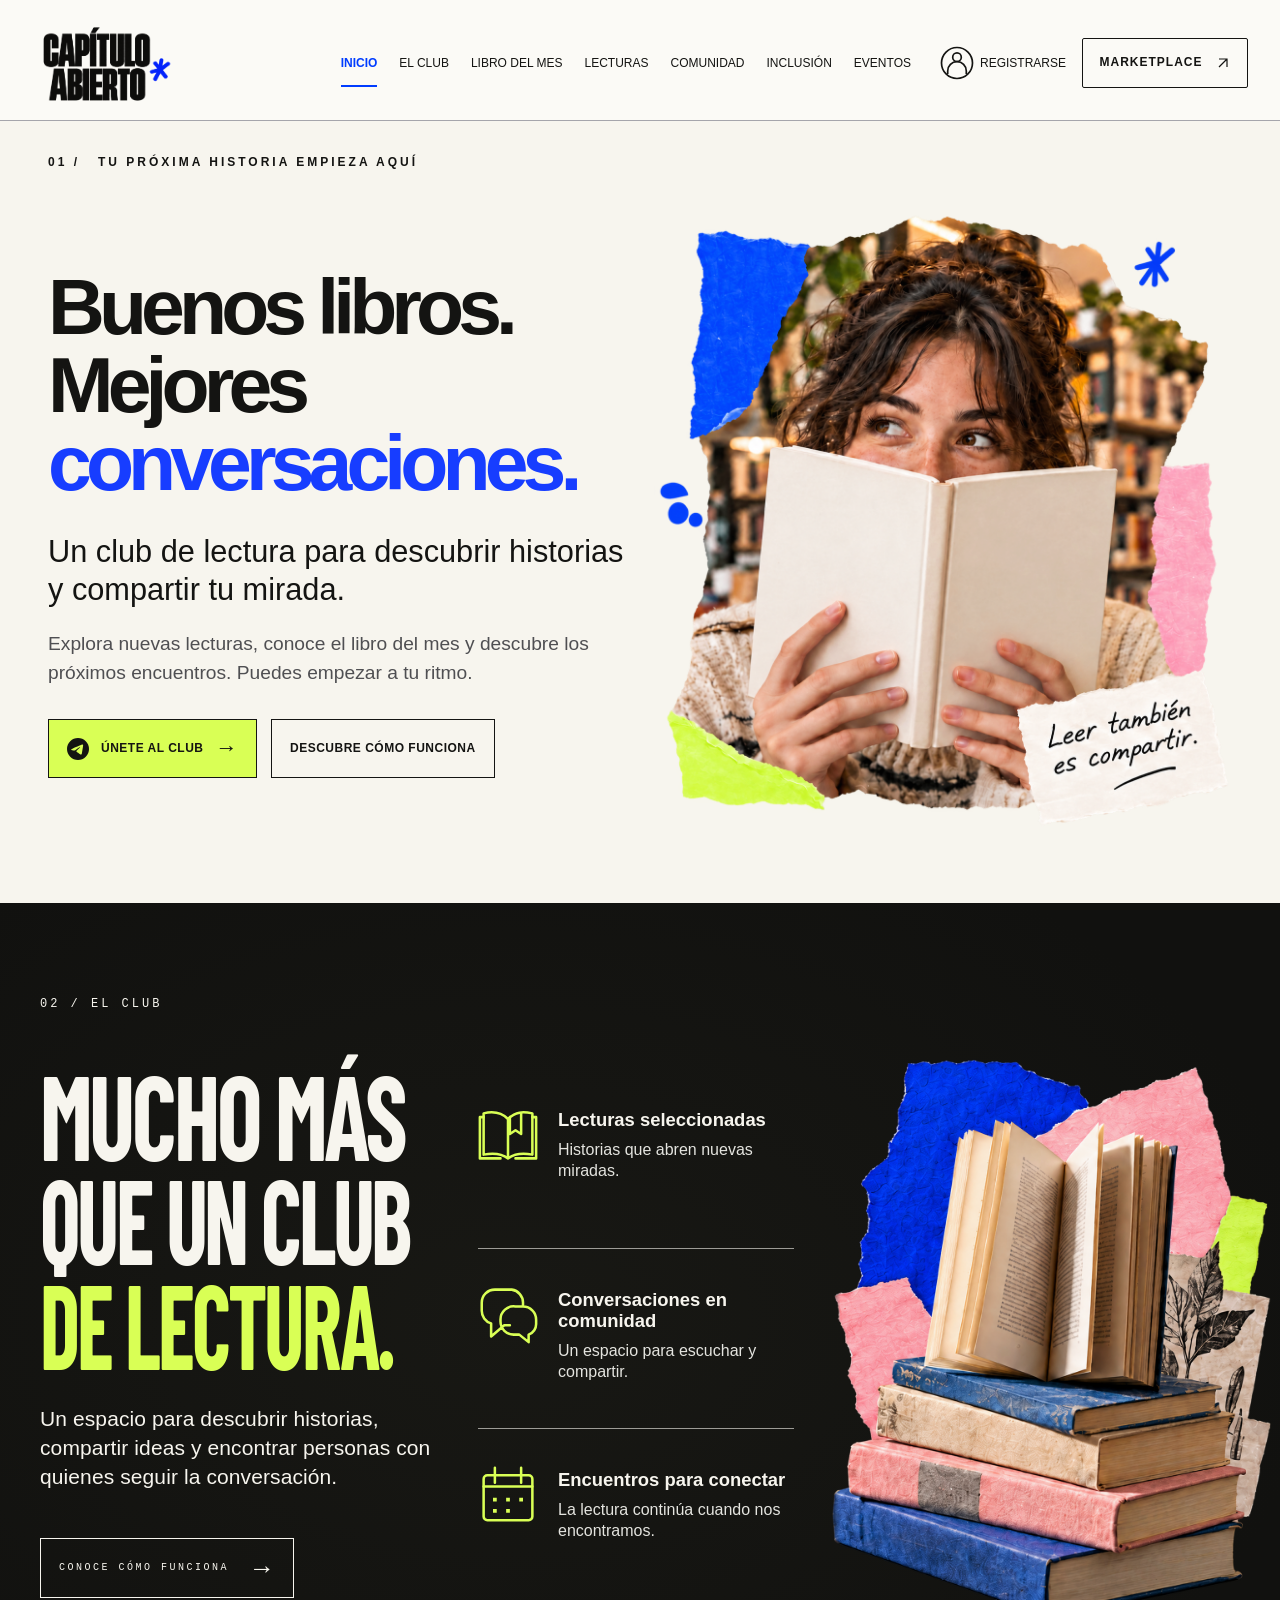
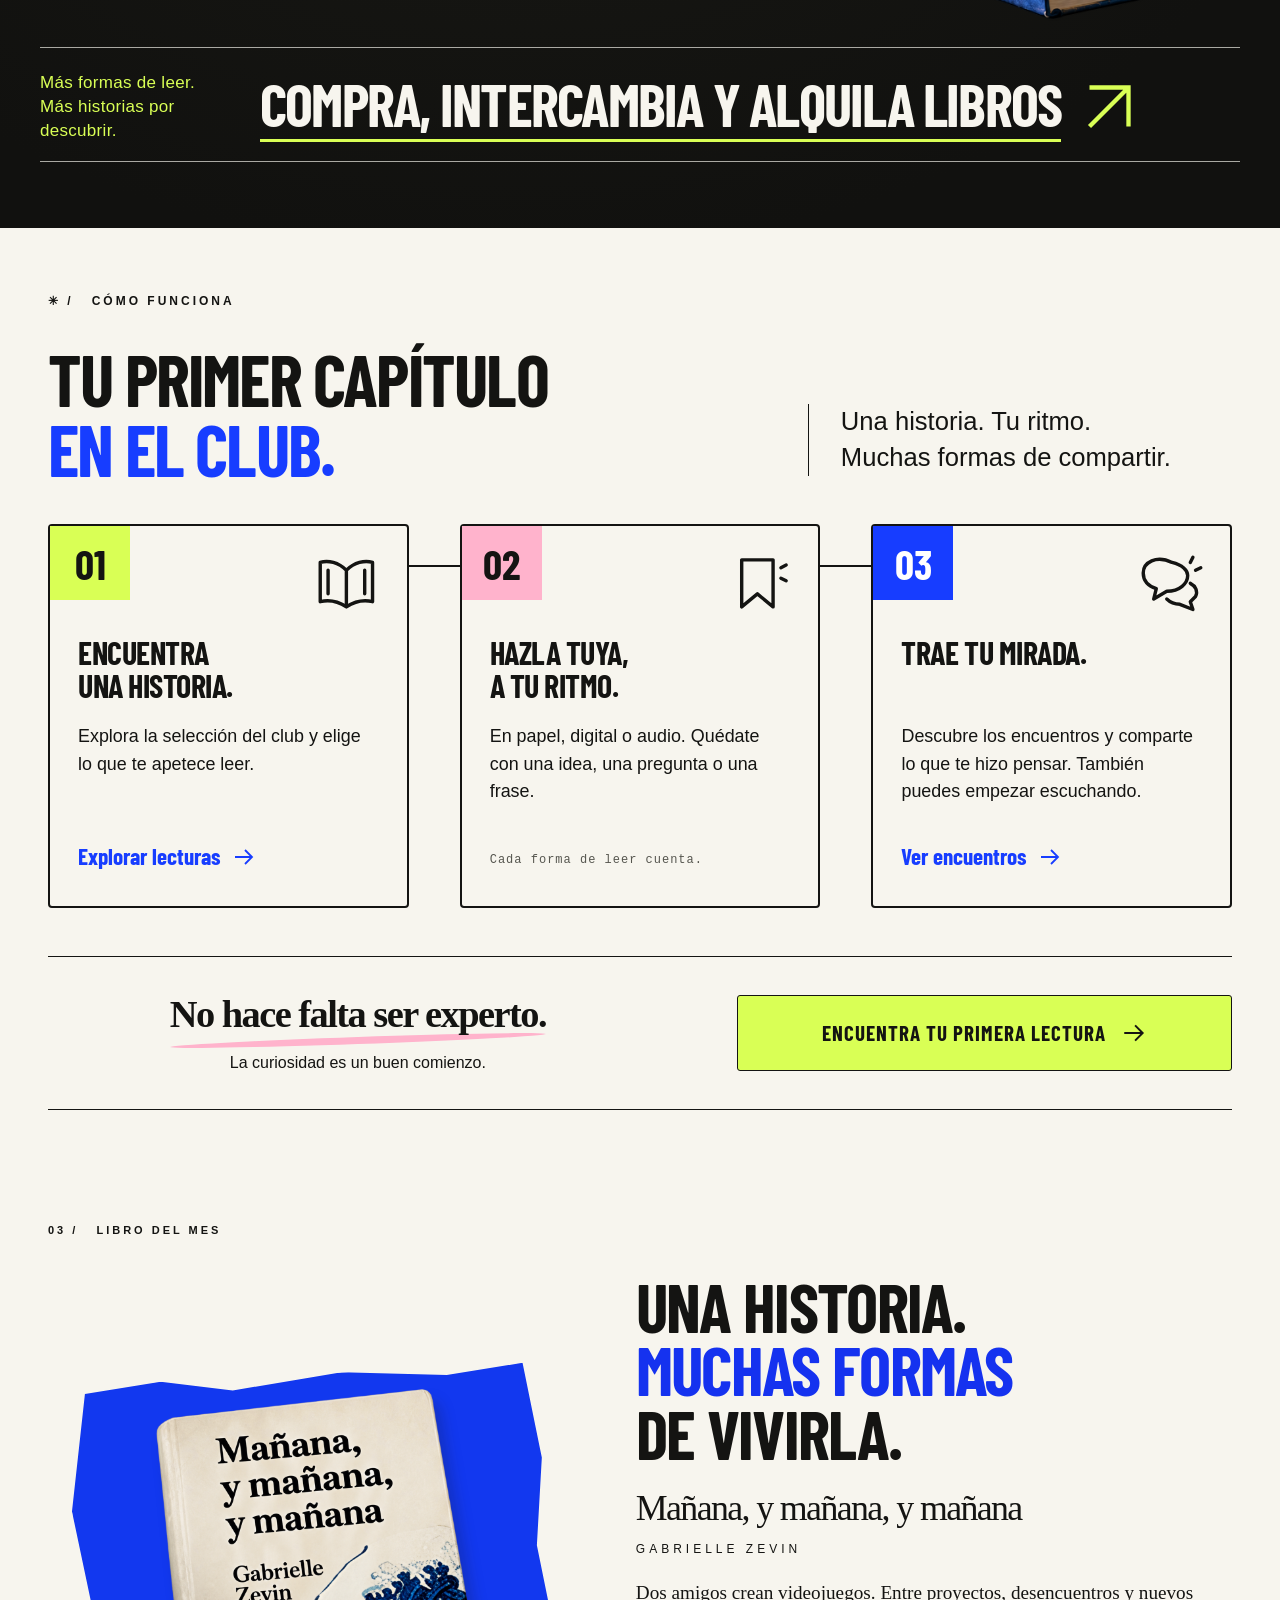
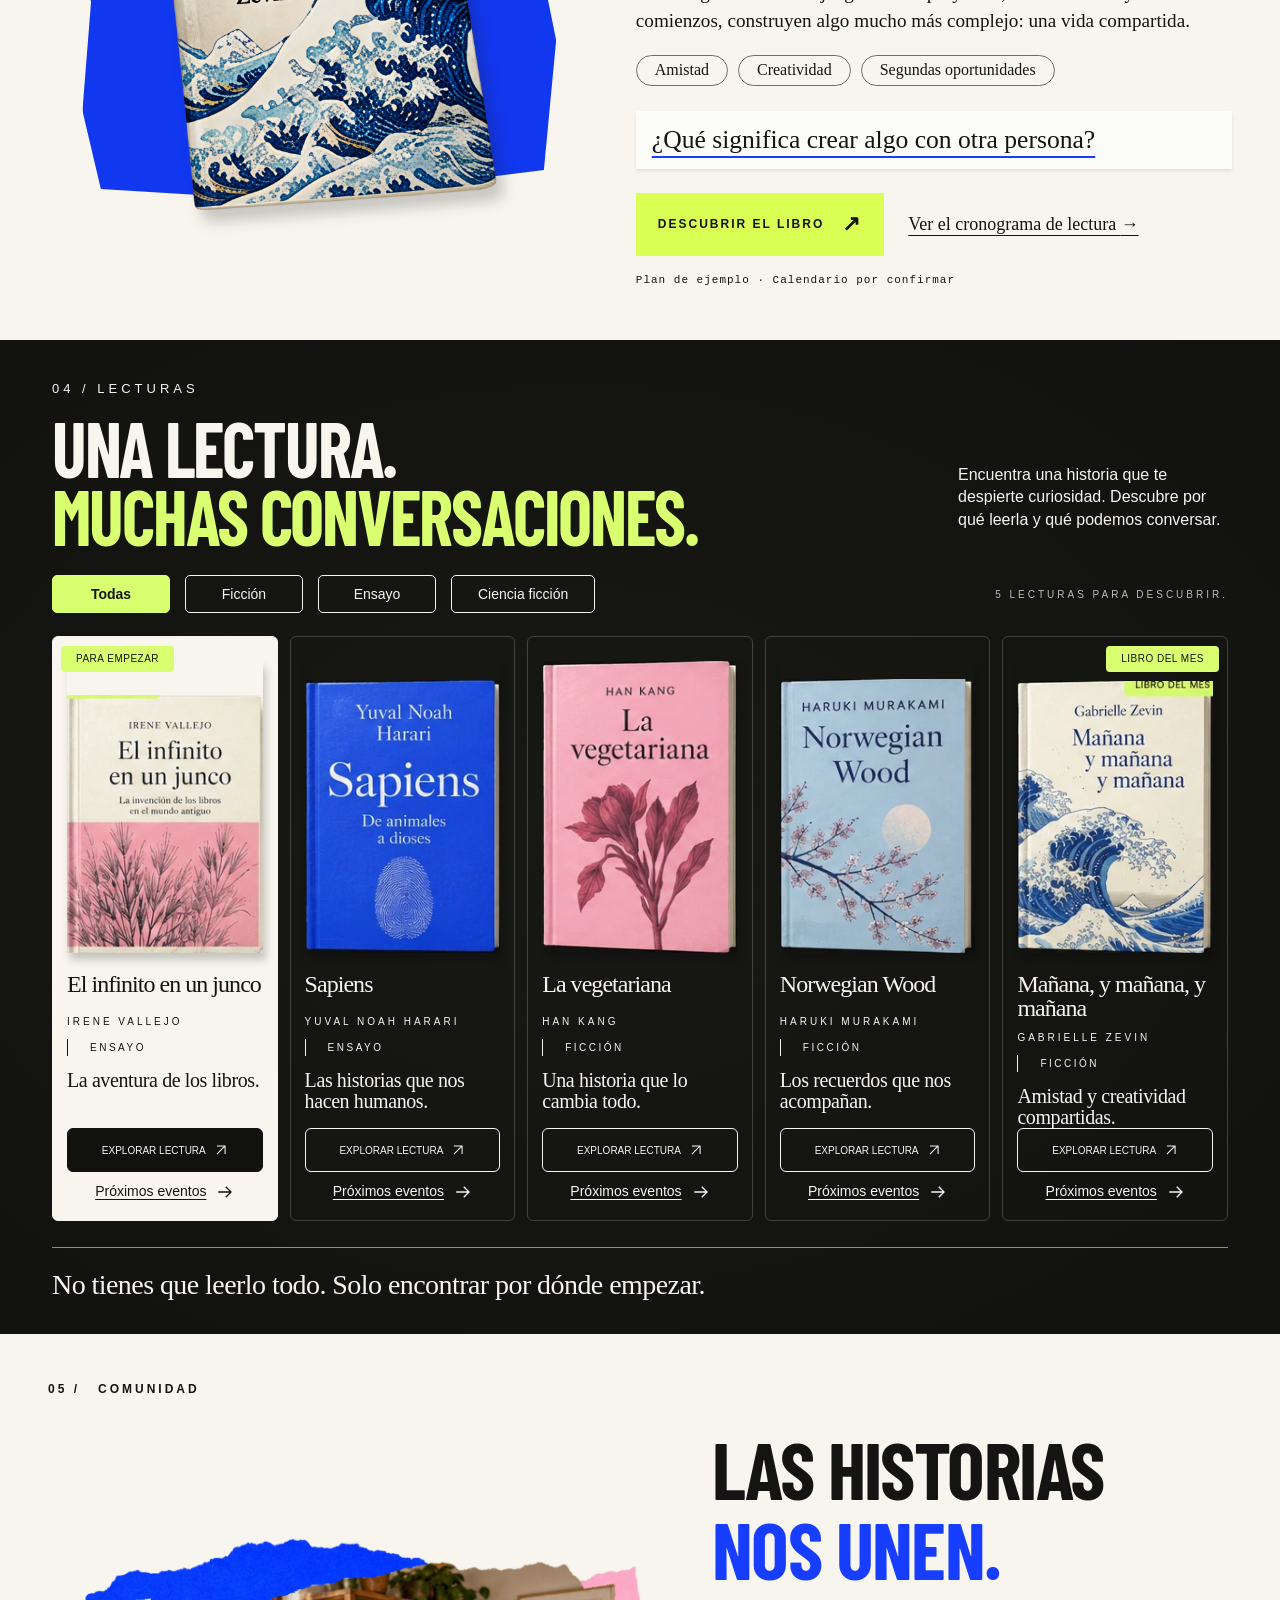
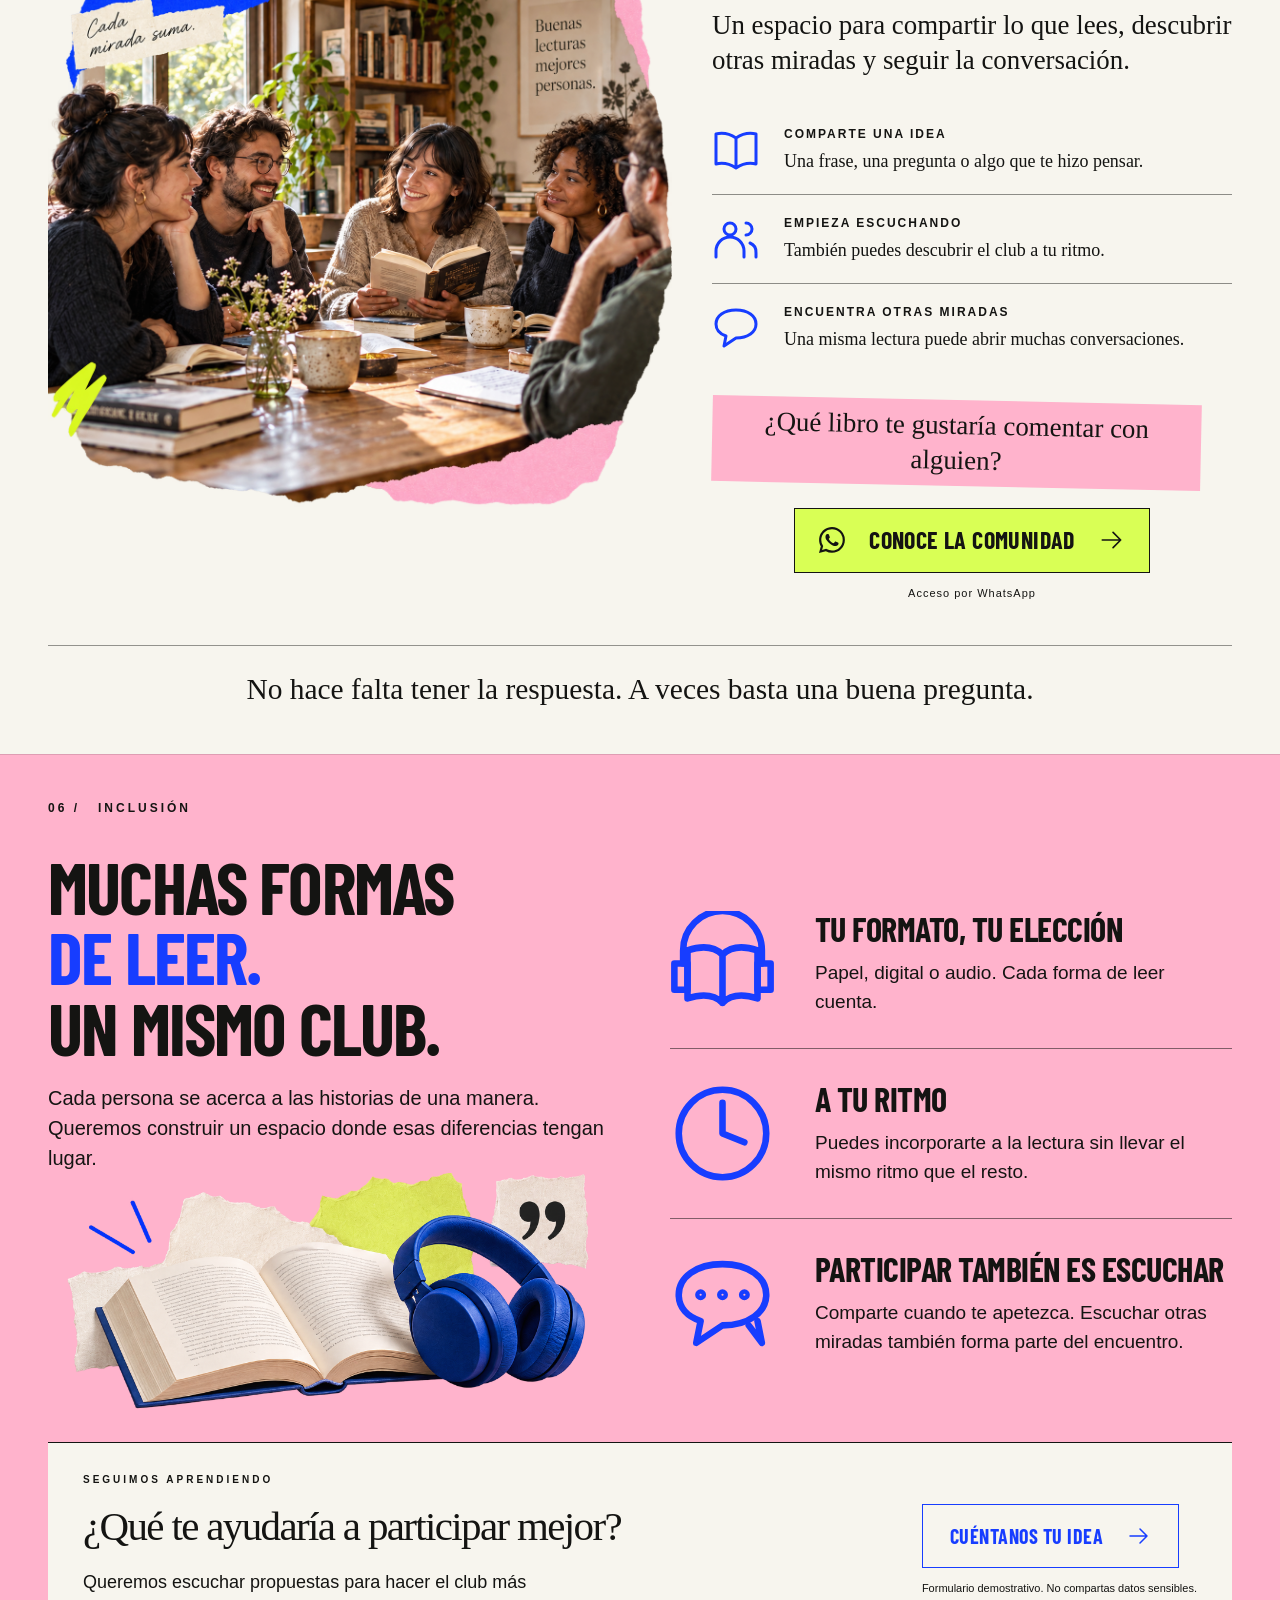
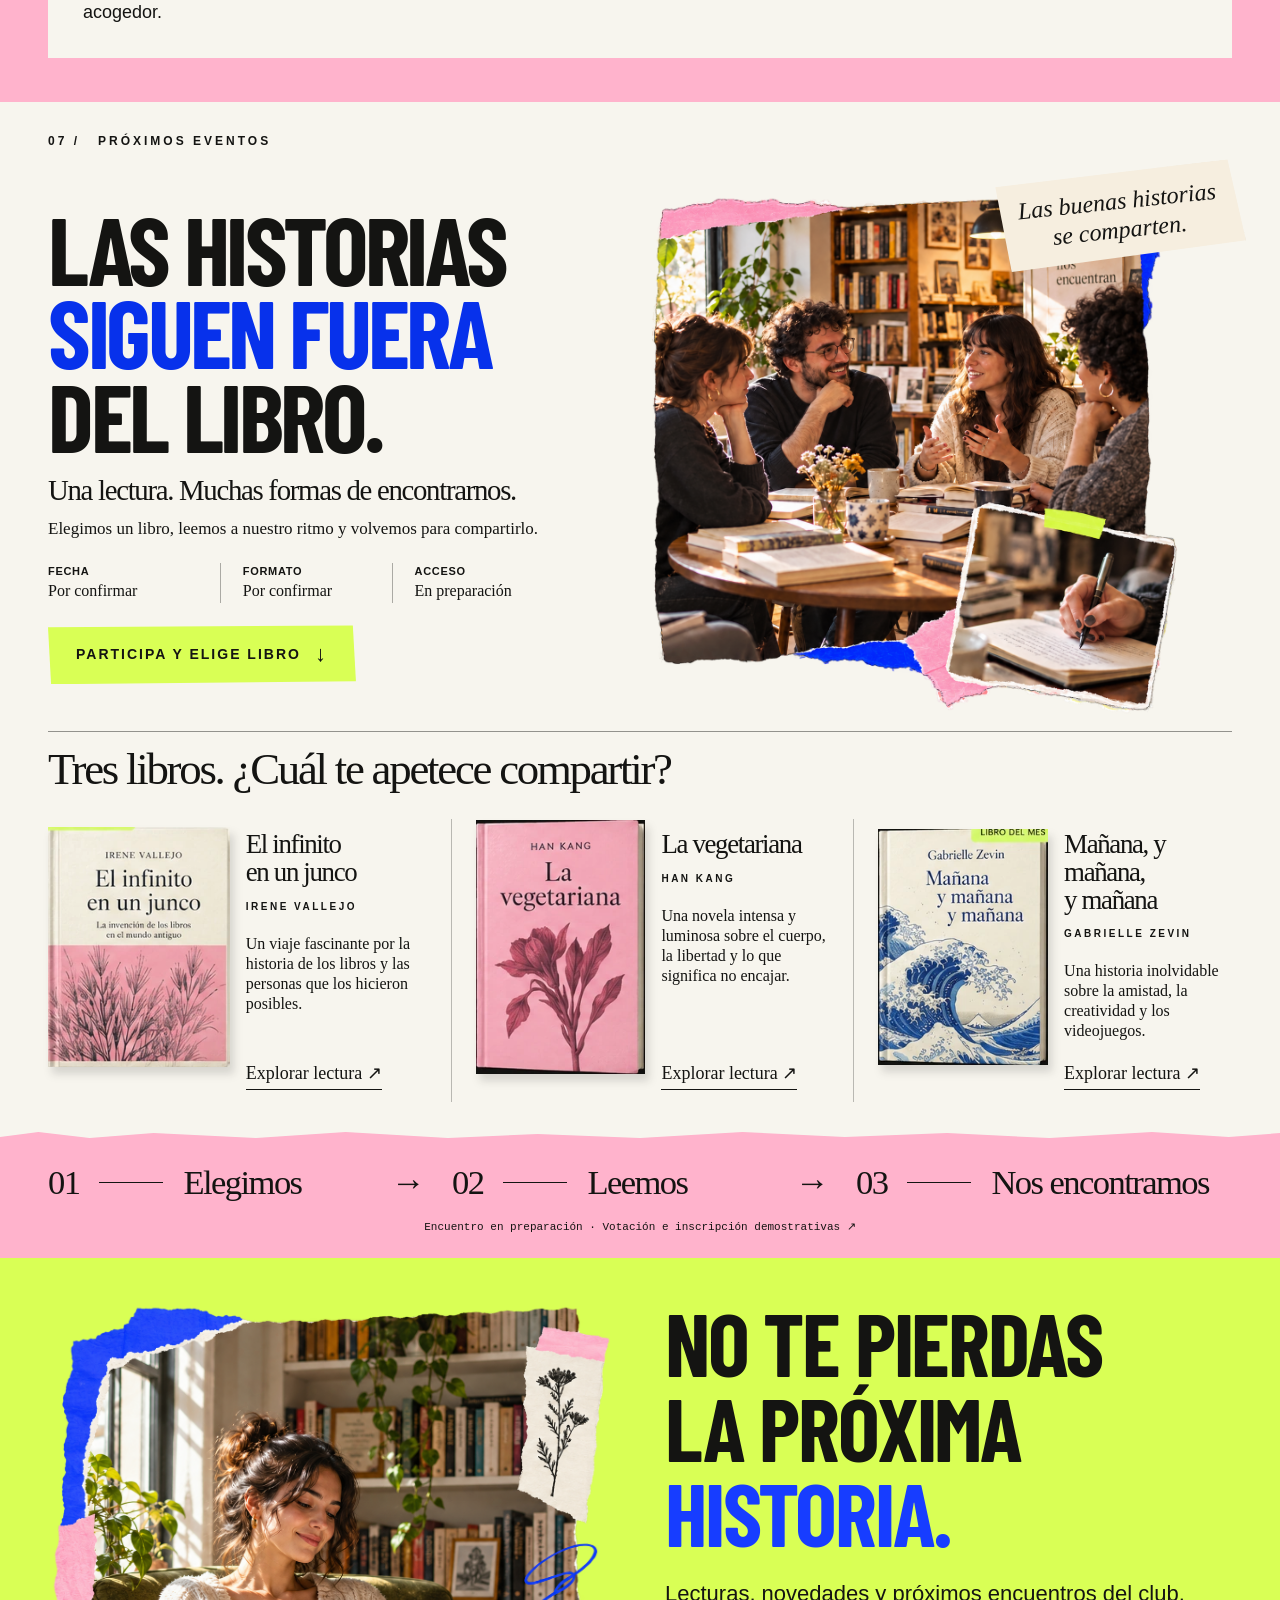
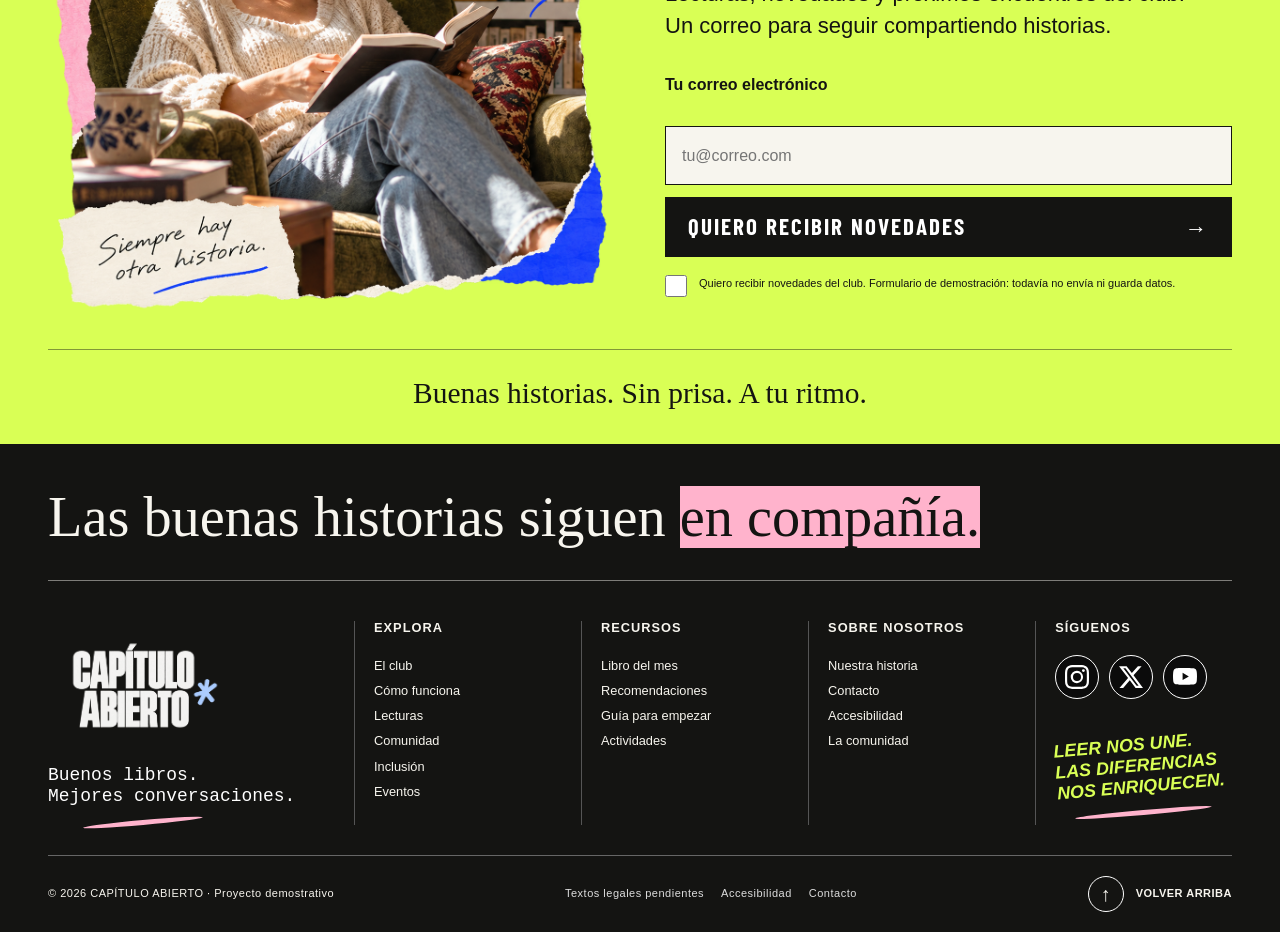
==== index.html @ d60098a7 "Mejora la imagen del libro del mes y añade la línea inferior de bienvenida" ====
<!DOCTYPE html>
<html lang="es">

<head>
  <meta charset="UTF-8">
  <meta name="viewport" content="width=device-width, initial-scale=1.0">
  <meta name="description"
    content="CAPÍTULO ABIERTO: un club de lectura abierto para descubrir historias, compartir ideas y conectar personas.">
  <title>CAPÍTULO ABIERTO · Libros que conectan</title>
  <link rel="stylesheet" href="styles.css?v=plan-mensual-14">
  <script src="script.js?v=lecturas-4" defer></script>
  <script src="plan-mensual.js?v=1" defer></script>
  <link rel="stylesheet" href="eventos.css?v=2">
  <link rel="stylesheet" href="diseno.css?v=lineas-secciones-1">
</head>

<body>
  <a class="saltar-contenido" href="#contenido">Saltar al contenido</a>

  <!-- 00 · CABECERA -->
  <header class="cabecera" id="inicio">
    <div class="contenedor cabecera-interior">
      <a class="marca marca-referencia marca-capitulo" href="#inicio" aria-label="Capítulo Abierto, inicio"><img src="assets/logo-capitulo-abierto.svg" alt="Capítulo Abierto" width="146" height="86"></a>
      <button class="boton-menu" type="button" aria-label="Abrir menú" aria-controls="navegacion"
        aria-expanded="false">☰</button>
      <nav class="navegacion" id="navegacion" aria-label="Navegación principal">
        <a class="activo" href="#inicio" aria-current="location">INICIO</a><a href="#el-club">EL CLUB</a><a href="#libro-mes">LIBRO DEL
          MES</a><a href="#lecturas">LECTURAS</a><a href="#comunidad">COMUNIDAD</a><a href="#inclusion">INCLUSIÓN</a><a
          href="#eventos">EVENTOS</a>
      </nav>
      <button class="registro-cabecera" type="button" data-abrir-inscripcion aria-haspopup="dialog" aria-controls="dialogo-inscripcion"><svg class="registro-icono" viewBox="0 0 36 36" fill="none" stroke="currentColor" stroke-width="1.7" aria-hidden="true"><circle cx="18" cy="18" r="15.5"/><circle cx="18" cy="12.2" r="4.3"/><path d="M8.7 29v-3.1a9.3 9.3 0 0 1 18.6 0V29"/></svg> REGISTRARSE</button>
      <button class="boton boton-lima boton-marketplace" type="button" aria-haspopup="dialog" aria-controls="dialogo-marketplace" data-abrir-marketplace>MARKETPLACE <svg class="marketplace-flecha" viewBox="0 0 20 20" fill="none" stroke="currentColor" stroke-width="1.5" aria-hidden="true"><path d="M5 15 15 5M5 5h10v10"/></svg></button>
    </div>
  </header>

  <main id="contenido">
    <!-- 01 · PORTADA -->
    <section class="seccion portada" aria-labelledby="titulo-portada">
      <div class="contenedor"><p class="etiqueta linea-seccion"><strong>01 /</strong> TU PRÓXIMA HISTORIA EMPIEZA AQUÍ</p></div>
      <div class="contenedor cuadricula-portada">
        <div class="portada-texto">
          <h1 id="titulo-portada">Buenos libros.<br>Mejores<br><span>conversaciones.</span></h1>
          <p>Un club de lectura para descubrir historias y compartir tu mirada.</p><p class="portada-detalle">Explora nuevas lecturas, conoce el libro del mes y descubre los próximos encuentros. Puedes empezar a tu ritmo.</p>
          <div class="grupo-botones"><button class="boton boton-lima boton-telegram" type="button" data-abrir-inscripcion><svg aria-hidden="true" focusable="false" xmlns="http://www.w3.org/2000/svg" width="16" height="16" fill="currentColor" class="bi bi-telegram" viewBox="0 0 16 16">
  <path d="M16 8A8 8 0 1 1 0 8a8 8 0 0 1 16 0M8.287 5.906q-1.168.486-4.666 2.01-.567.225-.595.442c-.03.243.275.339.69.47l.175.055c.408.133.958.288 1.243.294q.39.01.868-.32 3.269-2.206 3.374-2.23c.05-.012.12-.026.166.016s.042.12.037.141c-.03.129-1.227 1.241-1.846 1.817-.193.18-.33.307-.358.336a8 8 0 0 1-.188.186c-.38.366-.664.64.015 1.088.327.216.589.393.85.571.284.194.568.387.936.629q.14.092.27.187c.331.236.63.448.997.414.214-.02.435-.22.547-.82.265-1.417.786-4.486.906-5.751a1.4 1.4 0 0 0-.013-.315.34.34 0 0 0-.114-.217.53.53 0 0 0-.31-.093c-.3.005-.763.166-2.984 1.09"/>
</svg>ÚNETE AL CLUB
              <span>→</span></button><a class="boton boton-contorno" href="#como-funciona">DESCUBRE CÓMO FUNCIONA</a>
          </div>
        </div>
        <div class="composicion portada-composicion" aria-label="Collage de una lectora con un libro y recortes azules, rosas y verdes">
          
          <img src="assets/portada-transparente.png" alt="Lectora mirando sobre su libro, rodeada de recortes de colores" loading="eager">
          
        </div>
      </div>
    </section>

    <!-- ==================================================
         02. EL CLUB — MUCHO MÁS QUE UN CLUB DE LECTURA
         ================================================== -->
    <section class="seccion seccion-negra club club-editorial club-refinado" id="el-club" aria-labelledby="titulo-club">
      <div class="contenedor club-encabezado"><p class="etiqueta">02 / EL CLUB</p><span aria-hidden="true"></span></div>
      <div class="contenedor club-distribucion">

        <!-- Presentación -->
        <div class="club-presentacion">
          <h2 id="titulo-club"><span class="club-titulo-linea">MUCHO MÁS</span><span class="club-titulo-linea">QUE UN CLUB</span><span class="club-titulo-linea club-titulo-lima">DE LECTURA.</span></h2>
          <p class="club-descripcion">
            Un espacio para descubrir historias, compartir ideas y encontrar personas con quienes seguir la conversación.
          </p>
          <a class="club-conocer" href="#como-funciona">CONOCE CÓMO FUNCIONA <span aria-hidden="true">→</span></a>
        </div>

<div class="ventajas-club" aria-label="Qué ofrece el club"><div class="ventaja-club"><svg class="club-icono" viewBox="0 0 32 32" fill="none" stroke="currentColor" stroke-width="1.35" stroke-linecap="round" stroke-linejoin="round" aria-hidden="true" focusable="false"><path d="M16 8C12 4 7 4 3 5v22c5-1 9-1 13 2 4-3 8-3 13-2V5c-5-1-9-1-13 3ZM16 8v21M23 5v11l-3-2-3 2V7"/><path d="M3 7H1v22h11M29 7h2v22H20"/></svg><div><h3>Lecturas seleccionadas</h3><p>Historias que abren nuevas miradas.</p></div></div><div class="ventaja-club"><svg class="club-icono" viewBox="0 0 32 32" fill="none" stroke="currentColor" stroke-width="1.35" stroke-linecap="round" stroke-linejoin="round" aria-hidden="true" focusable="false"><path d="M18 3H9a7 7 0 0 0-7 7v4a7 7 0 0 0 5 7v7l7-6h3M20 12h4a7 7 0 0 1 7 7v2a6 6 0 0 1-4 6v4l-5-4h-3a7 7 0 0 1-7-7v-1a7 7 0 0 1 8-7ZM24 12v-2a7 7 0 0 0-6-7"/></svg><div><h3>Conversaciones en comunidad</h3><p>Un espacio para escuchar y compartir.</p></div></div><div class="ventaja-club"><svg class="club-icono" viewBox="0 0 32 32" fill="none" stroke="currentColor" stroke-width="1.35" stroke-linecap="round" stroke-linejoin="round" aria-hidden="true" focusable="false"><rect x="3" y="6" width="26" height="24" rx="2"/><path d="M3 12h26M9 2v8M23 2v8"/><path d="M8 18h2v2H8zM15 18h2v2h-2zM22 18h2v2h-2zM8 24h2v2H8zM15 24h2v2h-2z" fill="currentColor" stroke="none"/></svg><div><h3>Encuentros para conectar</h3><p>La lectura continúa cuando nos encontramos.</p></div></div></div>
        <!-- Imagen de libros extraída de la referencia proporcionada -->
        <div class="club-imagen">
          <img src="assets/libros-club-transparente.png"
            alt="Libro abierto sobre una pila de libros, rodeado de recortes azules, rosas y lima" width="551" height="680" loading="lazy">
          
        </div>
      </div><div class="contenedor club-market"><p>Más formas de leer.<br>Más historias por descubrir.</p><button type="button" data-abrir-marketplace aria-haspopup="dialog" aria-controls="dialogo-marketplace"><span class="club-market-texto">COMPRA, INTERCAMBIA Y ALQUILA LIBROS</span> <svg class="club-market-flecha" viewBox="0 0 48 48" fill="none" stroke="currentColor" stroke-width="4" aria-hidden="true"><path d="M6 42 42 6M6 6h36v36"/></svg></button></div>
    </section>

    <!-- CÓMO FUNCIONA · SECCIÓN ADICIONAL -->
    <section class="seccion funcionamiento bienvenida-club" id="como-funciona" aria-labelledby="titulo-funcionamiento">
      <div class="contenedor">
        <p class="etiqueta linea-seccion"><strong aria-hidden="true">✳︎ /</strong> CÓMO FUNCIONA</p>
        <div class="bienvenida-cabecera">
          <div>
            <h2 id="titulo-funcionamiento">TU PRIMER CAPÍTULO<br><span>EN EL CLUB.</span></h2></div>
          <p class="bienvenida-intro">Una historia. Tu ritmo.<br>Muchas formas de compartir.</p>
        </div>
        <ol class="bienvenida-pasos" aria-label="Tres pasos para empezar en el club">
          <li class="bienvenida-paso"><span class="bienvenida-numero" aria-hidden="true">01</span>
            <span class="bienvenida-icono"><svg viewBox="0 0 26 26" fill="none" stroke="currentColor" stroke-width="1.3" stroke-linecap="round" stroke-linejoin="round" aria-hidden="true" focusable="false"><path d="M12 7C9 4 5 3 2 4v15c4-1 7 0 10 2 3-2 6-3 10-2V4c-3-1-7 0-10 3ZM12 7v14M5 7v9M19 7v9"/></svg></span>
            <h3>ENCUENTRA<br> UNA HISTORIA.</h3>
            <p>Explora la selección del club y elige lo que te apetece leer.</p>
            <a class="bienvenida-enlace" href="#lecturas">Explorar lecturas <svg viewBox="0 0 24 24" fill="none" stroke="currentColor" stroke-width="1.8" aria-hidden="true" focusable="false"><path d="M3 12h17m-7-7 7 7-7 7"/></svg></a>
          </li>
          <li class="bienvenida-paso"><span class="bienvenida-numero" aria-hidden="true">02</span>
            <span class="bienvenida-icono"><svg viewBox="0 0 26 26" fill="none" stroke="currentColor" stroke-width="1.3" stroke-linecap="round" stroke-linejoin="round" aria-hidden="true" focusable="false"><path d="M6 3h12v18l-6-5-6 5V3Z"/><path d="m21 6 2-1m-2 5 2 1"/></svg></span>
            <h3>HAZLA TUYA,<br> A TU RITMO.</h3>
            <p>En papel, digital o audio. Quédate con una idea, una pregunta o una frase.</p>
            <p class="bienvenida-nota">Cada forma de leer cuenta.</p>
          </li>
          <li class="bienvenida-paso"><span class="bienvenida-numero" aria-hidden="true">03</span>
            <span class="bienvenida-icono"><svg viewBox="0 0 26 26" fill="none" stroke="currentColor" stroke-width="1.3" stroke-linecap="round" stroke-linejoin="round" aria-hidden="true" focusable="false"><path d="M13 4C7 1 2 4 2 8c0 3 2 5 5 6l-1 4 5-3c5 0 8-3 8-6 0-2-2-4-6-5Z"/><path d="M20 12c2 1 3 3 2 5l-2 2 1 3-5-2c-2 0-4-1-5-2M20 4l1-2M22 7l2-1"/></svg></span>
            <h3>TRAE TU MIRADA.</h3>
            <p>Descubre los encuentros y comparte lo que te hizo pensar. También puedes empezar escuchando.</p>
            <a class="bienvenida-enlace" href="#eventos">Ver encuentros <svg viewBox="0 0 24 24" fill="none" stroke="currentColor" stroke-width="1.8" aria-hidden="true" focusable="false"><path d="M3 12h17m-7-7 7 7-7 7"/></svg></a>
          </li>
        </ol>
        <div class="bienvenida-cierre">
          <div class="bienvenida-confianza"><p>No hace falta ser experto.</p><span>La curiosidad es un buen comienzo.</span></div>
          <a class="boton boton-lima bienvenida-cta" href="#lecturas">ENCUENTRA TU PRIMERA LECTURA <svg viewBox="0 0 24 24" fill="none" stroke="currentColor" stroke-width="1.8" aria-hidden="true" focusable="false"><path d="M3 12h17m-7-7 7 7-7 7"/></svg></a>
        </div>
      </div>
    </section>

    <!-- 03 · LIBRO DEL MES -->
    <section class="seccion mes-editorial" id="libro-mes" aria-labelledby="titulo-libro">
      <div class="contenedor">
        <div class="mes-encabezado"><p class="etiqueta"><strong>03 /</strong> LIBRO DEL MES</p><span aria-hidden="true"></span></div>
        <div class="mes-composicion">
          <figure class="mes-collage"><div class="mes-papel" aria-hidden="true"></div><img src="assets/libro-mes-transparente.png" alt="Cubierta de Mañana, y mañana, y mañana, de Gabrielle Zevin" loading="lazy" width="1186" height="1326"></figure>
          <div class="mes-contenido">
            <h2 id="titulo-libro">UNA HISTORIA.<br><span>MUCHAS FORMAS</span><br>DE VIVIRLA.</h2>
            <h3>Mañana, y mañana, y mañana</h3>
            <p class="mes-autor">GABRIELLE ZEVIN</p>
            <p class="mes-sinopsis">Dos amigos crean videojuegos. Entre proyectos, desencuentros y nuevos comienzos, construyen algo mucho más complejo: una vida compartida.</p>
            <ul class="mes-temas" aria-label="Temas de la lectura"><li>Amistad</li><li>Creatividad</li><li>Segundas oportunidades</li></ul>
            <p class="mes-pregunta">¿Qué significa crear algo con otra persona?</p>
            <div class="mes-acciones"><a class="boton boton-lima" href="libro-del-mes.html">DESCUBRIR EL LIBRO <span aria-hidden="true">↗</span></a><a class="mes-cronograma" href="lectura-del-mes.html">Ver el cronograma de lectura <span aria-hidden="true">→</span></a></div>
            <p class="mes-aviso">Plan de ejemplo · Calendario por confirmar</p>
          </div>
        </div>
      </div>
    </section>

    <!-- ==================================================
         04. LECTURAS — DESCUBRE NUEVAS VOCES
         ================================================== -->
    <section class="seccion seccion-negra lecturas biblioteca biblioteca-editorial" id="lecturas" aria-labelledby="titulo-lecturas">
      <div class="contenedor">
        <div class="biblioteca-regla"><p class="etiqueta">04 / LECTURAS</p><span aria-hidden="true"></span></div>
        <div class="biblioteca-cabecera">
          <div>
          <h2 id="titulo-lecturas">UNA LECTURA.<br><span>MUCHAS CONVERSACIONES.</span></h2></div>
          <div class="biblioteca-intro"><p>Encuentra una historia que te despierte curiosidad. Descubre por qué leerla y qué podemos conversar.</p></div>
        </div>
        <div class="biblioteca-herramientas">
          <div class="filtros" role="group" aria-label="Filtrar lecturas">
            <button class="filtro activo" type="button" data-filtro="todos" aria-pressed="true">Todas</button>
            <button class="filtro" type="button" data-filtro="ficcion" aria-pressed="false">Ficción</button>
            <button class="filtro" type="button" data-filtro="ensayo" aria-pressed="false">Ensayo</button>
            <button class="filtro" type="button" data-filtro="ciencia-ficcion" aria-pressed="false">Ciencia ficción</button>
          </div>
          <p class="aviso-filtros" role="status" aria-live="polite">5 lecturas para descubrir.</p>
        </div>
        <div class="rejilla-libros"><article class="tarjeta-libro libro-destacado" data-genero="ensayo">
          <div class="libro-abrir">
            <span class="libro-visual"><span class="libro-distintivo">PARA EMPEZAR</span><img class="cubierta-lectura" src="assets/lectura-junco.webp" alt="Cubierta de El infinito en un junco" loading="lazy" width="267" height="360"></span>
            <span class="libro-contenido"><span class="libro-titulo">El infinito en un junco</span><span class="libro-autor">Irene Vallejo</span><span class="libro-genero">Ensayo</span><span class="libro-gancho">La aventura de los libros.</span><button class="libro-explorar" type="button" data-libro="junco" aria-haspopup="dialog" aria-controls="dialogo-lectura" aria-label="Explorar El infinito en un junco, de Irene Vallejo">EXPLORAR LECTURA <span aria-hidden="true"><svg viewBox="0 0 24 24" width="24" height="24" fill="none" stroke="currentColor" stroke-width="1.8" aria-hidden="true"><path d="M5 19 19 5M5 5h14v14"/></svg></span></button><a class="libro-eventos" href="#proximos-eventos">Próximos eventos <svg viewBox="0 0 24 24" width="20" height="20" fill="none" stroke="currentColor" stroke-width="1.8" aria-hidden="true" focusable="false"><path d="M3 12h17m-7-7 7 7-7 7"/></svg></a></span>
          </div></article>
<article class="tarjeta-libro " data-genero="ensayo">
          <div class="libro-abrir">
            <span class="libro-visual"><img class="cubierta-lectura" src="assets/lectura-sapiens.webp" alt="Cubierta de Sapiens" loading="lazy" width="267" height="360"></span>
            <span class="libro-contenido"><span class="libro-titulo">Sapiens</span><span class="libro-autor">Yuval Noah Harari</span><span class="libro-genero">Ensayo</span><span class="libro-gancho">Las historias que nos hacen humanos.</span><button class="libro-explorar" type="button" data-libro="sapiens" aria-haspopup="dialog" aria-controls="dialogo-lectura" aria-label="Explorar Sapiens, de Yuval Noah Harari">EXPLORAR LECTURA <span aria-hidden="true"><svg viewBox="0 0 24 24" width="24" height="24" fill="none" stroke="currentColor" stroke-width="1.8" aria-hidden="true"><path d="M5 19 19 5M5 5h14v14"/></svg></span></button><a class="libro-eventos" href="#proximos-eventos">Próximos eventos <svg viewBox="0 0 24 24" width="20" height="20" fill="none" stroke="currentColor" stroke-width="1.8" aria-hidden="true" focusable="false"><path d="M3 12h17m-7-7 7 7-7 7"/></svg></a></span>
          </div></article>
<article class="tarjeta-libro " data-genero="ficcion">
          <div class="libro-abrir">
            <span class="libro-visual"><img class="cubierta-lectura" src="assets/lectura-vegetariana.webp" alt="Cubierta de La vegetariana" loading="lazy" width="267" height="360"></span>
            <span class="libro-contenido"><span class="libro-titulo">La vegetariana</span><span class="libro-autor">Han Kang</span><span class="libro-genero">Ficción</span><span class="libro-gancho">Una historia que lo cambia todo.</span><button class="libro-explorar" type="button" data-libro="vegetariana" aria-haspopup="dialog" aria-controls="dialogo-lectura" aria-label="Explorar La vegetariana, de Han Kang">EXPLORAR LECTURA <span aria-hidden="true"><svg viewBox="0 0 24 24" width="24" height="24" fill="none" stroke="currentColor" stroke-width="1.8" aria-hidden="true"><path d="M5 19 19 5M5 5h14v14"/></svg></span></button><a class="libro-eventos" href="#proximos-eventos">Próximos eventos <svg viewBox="0 0 24 24" width="20" height="20" fill="none" stroke="currentColor" stroke-width="1.8" aria-hidden="true" focusable="false"><path d="M3 12h17m-7-7 7 7-7 7"/></svg></a></span>
          </div></article>
<article class="tarjeta-libro " data-genero="ficcion">
          <div class="libro-abrir">
            <span class="libro-visual"><img class="cubierta-lectura" src="assets/lectura-norwegian.webp" alt="Cubierta de Norwegian Wood" loading="lazy" width="267" height="360"></span>
            <span class="libro-contenido"><span class="libro-titulo">Norwegian Wood</span><span class="libro-autor">Haruki Murakami</span><span class="libro-genero">Ficción</span><span class="libro-gancho">Los recuerdos que nos acompañan.</span><button class="libro-explorar" type="button" data-libro="norwegian" aria-haspopup="dialog" aria-controls="dialogo-lectura" aria-label="Explorar Norwegian Wood, de Haruki Murakami">EXPLORAR LECTURA <span aria-hidden="true"><svg viewBox="0 0 24 24" width="24" height="24" fill="none" stroke="currentColor" stroke-width="1.8" aria-hidden="true"><path d="M5 19 19 5M5 5h14v14"/></svg></span></button><a class="libro-eventos" href="#proximos-eventos">Próximos eventos <svg viewBox="0 0 24 24" width="20" height="20" fill="none" stroke="currentColor" stroke-width="1.8" aria-hidden="true" focusable="false"><path d="M3 12h17m-7-7 7 7-7 7"/></svg></a></span>
          </div></article>
<article class="tarjeta-libro " data-genero="ficcion">
          <div class="libro-abrir">
            <span class="libro-visual"><span class="libro-distintivo">LIBRO DEL MES</span><img class="cubierta-lectura" src="assets/lectura-manana.webp" alt="Cubierta de Mañana, y mañana, y mañana" loading="lazy" width="267" height="360"></span>
            <span class="libro-contenido"><span class="libro-titulo">Mañana, y mañana, y mañana</span><span class="libro-autor">Gabrielle Zevin</span><span class="libro-genero">Ficción</span><span class="libro-gancho">Amistad y creatividad compartidas.</span><button class="libro-explorar" type="button" data-libro="manana" aria-haspopup="dialog" aria-controls="dialogo-lectura" aria-label="Explorar Mañana, y mañana, y mañana, de Gabrielle Zevin">EXPLORAR LECTURA <span aria-hidden="true"><svg viewBox="0 0 24 24" width="24" height="24" fill="none" stroke="currentColor" stroke-width="1.8" aria-hidden="true"><path d="M5 19 19 5M5 5h14v14"/></svg></span></button><a class="libro-eventos" href="#proximos-eventos">Próximos eventos <svg viewBox="0 0 24 24" width="20" height="20" fill="none" stroke="currentColor" stroke-width="1.8" aria-hidden="true" focusable="false"><path d="M3 12h17m-7-7 7 7-7 7"/></svg></a></span>
          </div></article></div>
        <div class="biblioteca-vacia" hidden><span aria-hidden="true">↗</span><h3>La próxima historia está por llegar.</h3><p>Aún no hay lecturas de ciencia ficción en esta selección. Explora los otros géneros mientras preparamos nuevas propuestas.</p><button type="button" class="boton boton-lima" data-restablecer-lecturas>VER TODAS LAS LECTURAS <span aria-hidden="true">→</span></button></div>
        <p class="biblioteca-cierre">No tienes que leerlo todo. Solo encontrar por dónde empezar.</p>
      </div>
    </section>

    <!-- 05 · COMUNIDAD -->
    <section class="seccion comunidad comunidad-editorial" id="comunidad" aria-labelledby="titulo-comunidad">
      <div class="contenedor">
        <p class="etiqueta linea-seccion"><strong>05 /</strong> COMUNIDAD</p>
<div class="comunidad-escena"><figure><img class="comunidad-collage" src="assets/comunidad-transparente.png" alt="Personas compartiendo una lectura en una librería, en un collage de papel azul y rosa" width="880" height="808" loading="lazy"></figure><div class="comunidad-relato"><h2 id="titulo-comunidad">LAS HISTORIAS<br><span>NOS UNEN.</span></h2><p>Un espacio para compartir lo que lees, descubrir otras miradas y seguir la conversación.</p><ul class="comunidad-formas" aria-label="Formas de participar en la comunidad">
              <li><svg viewBox="0 0 24 24" fill="none" stroke="currentColor" stroke-width="1.5" stroke-linecap="round" stroke-linejoin="round" aria-hidden="true" focusable="false"><path d="M12 6C9 4 6 3 2 4v15c4-1 7 0 10 2 3-2 6-3 10-2V4c-4-1-7 0-10 2ZM12 6v15"/></svg><div><h3>COMPARTE UNA IDEA</h3><p>Una frase, una pregunta o algo que te hizo pensar.</p></div></li>
              <li><svg viewBox="0 0 24 24" fill="none" stroke="currentColor" stroke-width="1.5" stroke-linecap="round" stroke-linejoin="round" aria-hidden="true" focusable="false"><circle cx="9" cy="7" r="3"/><path d="M2 21v-3a7 7 0 0 1 14 0v3M17 4a3 3 0 0 1 0 6M19 14a5 5 0 0 1 3 5v2"/></svg><div><h3>EMPIEZA ESCUCHANDO</h3><p>También puedes descubrir el club a tu ritmo.</p></div></li>
              <li><svg viewBox="0 0 24 24" fill="none" stroke="currentColor" stroke-width="1.5" stroke-linecap="round" stroke-linejoin="round" aria-hidden="true" focusable="false"><path d="M12 3C6 3 2 6 2 10c0 3 2 5 5 6l-1 5 6-4c6 0 10-3 10-7S18 3 12 3Z"/></svg><div><h3>ENCUENTRA OTRAS MIRADAS</h3><p>Una misma lectura puede abrir muchas conversaciones.</p></div></li>
            </ul><p class="comunidad-pregunta">¿Qué libro te gustaría comentar con alguien?</p><button class="boton boton-lima comunidad-unirse" type="button" data-abrir-whatsapp aria-haspopup="dialog" aria-controls="dialogo-comunidad-whatsapp"><svg aria-hidden="true" focusable="false" xmlns="http://www.w3.org/2000/svg" width="16" height="16" fill="currentColor" class="bi bi-whatsapp" viewBox="0 0 16 16">
  <path d="M13.601 2.326A7.85 7.85 0 0 0 7.994 0C3.627 0 .068 3.558.064 7.926c0 1.399.366 2.76 1.057 3.965L0 16l4.204-1.102a7.9 7.9 0 0 0 3.79.965h.004c4.368 0 7.926-3.558 7.93-7.93A7.9 7.9 0 0 0 13.6 2.326zM7.994 14.521a6.6 6.6 0 0 1-3.356-.92l-.24-.144-2.494.654.666-2.433-.156-.251a6.56 6.56 0 0 1-1.007-3.505c0-3.626 2.957-6.584 6.591-6.584a6.56 6.56 0 0 1 4.66 1.931 6.56 6.56 0 0 1 1.928 4.66c-.004 3.639-2.961 6.592-6.592 6.592m3.615-4.934c-.197-.099-1.17-.578-1.353-.646-.182-.065-.315-.099-.445.099-.133.197-.513.646-.627.775-.114.133-.232.148-.43.05-.197-.1-.836-.308-1.592-.985-.59-.525-.985-1.175-1.103-1.372-.114-.198-.011-.304.088-.403.087-.088.197-.232.296-.346.1-.114.133-.198.198-.33.065-.134.034-.248-.015-.347-.05-.099-.445-1.076-.612-1.47-.16-.389-.323-.335-.445-.34-.114-.007-.247-.007-.38-.007a.73.73 0 0 0-.529.247c-.182.198-.691.677-.691 1.654s.71 1.916.81 2.049c.098.133 1.394 2.132 3.383 2.992.47.205.84.326 1.129.418.475.152.904.129 1.246.08.38-.058 1.171-.48 1.338-.943.164-.464.164-.86.114-.943-.049-.084-.182-.133-.38-.232"/>
</svg>CONOCE LA COMUNIDAD <svg viewBox="0 0 24 24" fill="none" stroke="currentColor" stroke-width="1.5" stroke-linecap="round" stroke-linejoin="round" aria-hidden="true" focusable="false"><path d="M3 12h17m-7-7 7 7-7 7"/></svg></button><p class="nota-acceso">Acceso por WhatsApp</p></div></div><p class="seccion-cierre">No hace falta tener la respuesta. A veces basta una buena pregunta.</p>
      </div>
    </section>

    <!-- 06 · INCLUSIÓN -->
    <section class="seccion inclusion inclusion-abierta" id="inclusion" aria-labelledby="titulo-inclusion">
      <div class="contenedor">
<p class="etiqueta linea-seccion"><strong>06 /</strong> INCLUSIÓN</p><div class="inclusion-grid"><div class="inclusion-cabecera"><div><h2 id="titulo-inclusion">MUCHAS FORMAS<br><span>DE LEER.</span><br>UN MISMO CLUB.</h2><p class="inclusion-intro">Cada persona se acerca a las historias de una manera. Queremos construir un espacio donde esas diferencias tengan lugar.</p></div><img class="inclusion-ilustracion" src="assets/inclusion-transparente.png" alt="Libro abierto junto a unos auriculares azules y recortes de papel: diferentes formas de disfrutar las historias" width="720" height="313" loading="lazy"></div><ul class="inclusion-compromisos"><li class="inclusion-compromiso"><svg viewBox="0 0 24 24" fill="none" stroke="currentColor" stroke-width="1.5" stroke-linecap="round" stroke-linejoin="round" aria-hidden="true" focusable="false"><path d="M12 10c-2-2-5-2-8-1v11c3-1 6-1 8 1 2-2 5-2 8-1V9c-3-1-6-1-8 1ZM12 10v11M3 12V9a9 9 0 0 1 18 0v3"/><path d="M1 12h3v6H1zM20 12h3v6h-3z"/></svg><h3>TU FORMATO, TU ELECCIÓN</h3><p>Papel, digital o audio. Cada forma de leer cuenta.</p></li><li class="inclusion-compromiso"><svg viewBox="0 0 24 24" fill="none" stroke="currentColor" stroke-width="1.5" stroke-linecap="round" stroke-linejoin="round" aria-hidden="true" focusable="false"><circle cx="12" cy="12" r="10"/><path d="M12 5v7l5 2"/></svg><h3>A TU RITMO</h3><p>Puedes incorporarte a la lectura sin llevar el mismo ritmo que el resto.</p></li><li class="inclusion-compromiso"><svg viewBox="0 0 24 24" fill="none" stroke="currentColor" stroke-width="1.5" stroke-linecap="round" stroke-linejoin="round" aria-hidden="true" focusable="false"><path d="M12 3C6 3 2 6 2 10c0 3 2 5 5 6l-1 5 6-4c6 0 10-3 10-7S18 3 12 3Z"/><path d="M18 17l3 4-1-5"/><circle cx="7" cy="10" r=".5"/><circle cx="12" cy="10" r=".5"/><circle cx="17" cy="10" r=".5"/></svg><h3>PARTICIPAR TAMBIÉN ES ESCUCHAR</h3><p>Comparte cuando te apetezca. Escuchar otras miradas también forma parte del encuentro.</p></li></ul></div>
        <div class="inclusion-escucha">
          <p><span class="etiqueta">SEGUIMOS APRENDIENDO</span>¿Qué te ayudaría a participar mejor?<small>Queremos escuchar propuestas para hacer el club más acogedor.</small></p>
          <div><button class="boton boton-negro inclusion-contacto" type="button" data-abrir-inclusion aria-haspopup="dialog" aria-controls="dialogo-inclusion">CUÉNTANOS TU IDEA <svg viewBox="0 0 24 24" fill="none" stroke="currentColor" stroke-width="1.5" stroke-linecap="round" stroke-linejoin="round" aria-hidden="true" focusable="false"><path d="M3 12h17m-7-7 7 7-7 7"/></svg></button><p>Formulario demostrativo. No compartas datos sensibles.</p></div>
        </div>
      </div>
    </section>

    <!-- ==========================================================
         07. EVENTOS — DISEÑO EDITORIAL APROBADO
         ========================================================== -->
    <section class="eventos eventos-referencia" id="eventos" aria-labelledby="titulo-eventos">
      <div class="contenedor"><p class="etiqueta linea-seccion"><strong>07 /</strong> PRÓXIMOS EVENTOS</p></div>
      <div class="contenedor eventos-nueva-cabecera">
        <div class="eventos-nuevo-texto">
          <h2 id="titulo-eventos">LAS HISTORIAS<br><span>SIGUEN FUERA</span><br>DEL LIBRO.</h2>
          <p class="eventos-lema">Una lectura. Muchas formas de encontrarnos.</p>
          <p class="eventos-descripcion">Elegimos un libro, leemos a nuestro ritmo y volvemos para compartirlo.</p>
          <dl class="eventos-detalles"><div><dt>FECHA</dt><dd>Por confirmar</dd></div><div><dt>FORMATO</dt><dd>Por confirmar</dd></div><div><dt>ACCESO</dt><dd>En preparación</dd></div></dl>
          <a class="boton boton-lima eventos-propuestas-boton" href="encuentro.html">PARTICIPA Y ELIGE LIBRO <span aria-hidden="true">↓</span></a>
        </div>
        <div class="eventos-nuevo-collage"><img src="assets/eventos-transparente.png" alt="Lectores compartiendo una conversación en una librería y detalle de escritura, en un collage de papel" loading="lazy" width="846" height="839"><p class="eventos-nota-papel">Las buenas historias<br>se comparten.</p></div>
      </div>
      <div class="contenedor eventos-seleccion" id="proximos-eventos" aria-labelledby="agenda-titulo">
        <h3 id="agenda-titulo">Tres libros. ¿Cuál te apetece compartir?</h3>
        <div class="eventos-tres-libros"><article class="evento-propuesta"><figure><img src="assets/lectura-junco.webp" alt="Cubierta de El infinito en un junco" loading="lazy"></figure><div class="evento-libro-texto"><h4>El infinito<br>en un junco</h4><p class="evento-autor">Irene Vallejo</p><p>Un viaje fascinante por la historia de los libros y las personas que los hicieron posibles.</p><button type="button" data-libro="junco" aria-haspopup="dialog" aria-controls="dialogo-lectura">Explorar lectura <span aria-hidden="true">↗</span></button></div></article>
<article class="evento-propuesta"><figure><img src="assets/lectura-vegetariana.webp" alt="Cubierta de La vegetariana" loading="lazy"></figure><div class="evento-libro-texto"><h4>La vegetariana</h4><p class="evento-autor">Han Kang</p><p>Una novela intensa y luminosa sobre el cuerpo, la libertad y lo que significa no encajar.</p><button type="button" data-libro="vegetariana" aria-haspopup="dialog" aria-controls="dialogo-lectura">Explorar lectura <span aria-hidden="true">↗</span></button></div></article>
<article class="evento-propuesta"><figure><img src="assets/lectura-manana.webp" alt="Cubierta de Mañana, y mañana, y mañana" loading="lazy"></figure><div class="evento-libro-texto"><h4>Mañana, y mañana,<br>y mañana</h4><p class="evento-autor">Gabrielle Zevin</p><p>Una historia inolvidable sobre la amistad, la creatividad y los videojuegos.</p><button type="button" data-libro="manana" aria-haspopup="dialog" aria-controls="dialogo-lectura">Explorar lectura <span aria-hidden="true">↗</span></button></div></article></div>
      </div>
      <div class="eventos-pasos-banda"><div class="contenedor"><ol class="eventos-tres-pasos"><li><span>01</span><span>Elegimos</span></li><li><span>02</span><span>Leemos</span></li><li><span>03</span><span>Nos encontramos</span></li></ol><a href="encuentro.html" class="eventos-demo-enlace">Encuentro en preparación · Votación e inscripción demostrativas <span aria-hidden="true">↗</span></a></div></div>
    </section>
  </main>

  <!-- NEWSLETTER -->
<section class="boletin" aria-labelledby="titulo-boletin"><div class="contenedor"><div class="boletin-distribucion"><img class="boletin-collage" src="assets/newsletter-transparente.png" alt="Lectora en un sillón junto a una ventana, con recortes azules y rosas y la nota «Siempre hay otra historia»" loading="lazy" width="750" height="810"><div class="boletin-contenido"><h2 id="titulo-boletin">NO TE PIERDAS<br>LA PRÓXIMA<br><span>HISTORIA.</span></h2><p>Lecturas, novedades y próximos encuentros del club.<br>Un correo para seguir compartiendo historias.</p><form id="formulario-boletin" class="formulario-boletin"><label for="correo-boletin">Tu correo electrónico</label><input id="correo-boletin" name="correo" type="email" placeholder="tu@correo.com" autocomplete="email" required><button class="boton boton-negro" type="submit">QUIERO RECIBIR NOVEDADES <span aria-hidden="true">→</span></button><label class="aceptacion"><input type="checkbox" required> Quiero recibir novedades del club. Formulario de demostración: todavía no envía ni guarda datos.</label><p class="mensaje-boletin" role="status" aria-live="polite"></p></form></div></div><p class="seccion-cierre">Buenas historias. Sin prisa. A tu ritmo.</p></div></section>

  <!-- FOOTER -->
  <footer class="pie-pagina" id="pie-pagina">
    <div class="contenedor">
      <p class="pie-manifiesto">Las buenas historias siguen <em>en compañía.</em></p><div class="pie-columnas">
        <div class="pie-identidad">
          <a class="marca marca-pie marca-capitulo" href="#inicio" aria-label="Capítulo Abierto, volver al inicio"><img src="assets/logo-capitulo-abierto.svg" alt="Capítulo Abierto" width="146" height="86"></a>
          <p>Buenos libros.<br>Mejores conversaciones.</p>
          <span class="pie-subrayado" aria-hidden="true"></span>
        </div>
        <nav class="pie-grupo" aria-label="Explorar el sitio">
          <h2>EXPLORA</h2>
          <a href="#el-club">El club</a>
          <a href="#como-funciona">Cómo funciona</a>
          <a href="#lecturas">Lecturas</a>
          <a href="#comunidad">Comunidad</a>
          <a href="#inclusion">Inclusión</a>
          <a href="#eventos">Eventos</a>
        </nav>
        <nav class="pie-grupo" aria-label="Recursos del club">
          <h2>RECURSOS</h2>
          <a href="#libro-mes">Libro del mes</a>
          <a href="#lecturas">Recomendaciones</a>
          <a href="#como-funciona">Guía para empezar</a>
          <a href="#eventos">Actividades</a>
        </nav>
        <div class="pie-grupo">
          <h2>SOBRE NOSOTROS</h2>
          <a href="#el-club">Nuestra historia</a>
          <a href="mailto:contacto@example.com">Contacto</a>
          <a href="#inclusion">Accesibilidad</a>
          <a href="#comunidad">La comunidad</a>
        </div>
        <div class="pie-grupo pie-social">
          <h2>SÍGUENOS</h2>
          <div class="pie-redes">
            <a href="https://www.instagram.com/" target="_blank" rel="noopener noreferrer" title="Instagram" aria-label="Visitar Instagram (abre en una pestaña nueva)"><img src="assets/icons/instagram.svg" alt="" width="24" height="24" loading="eager"></a>
            <a href="https://x.com/" target="_blank" rel="noopener noreferrer" title="X" aria-label="Visitar X (abre en una pestaña nueva)"><img src="assets/icons/twitter-x.svg" alt="" width="24" height="24" loading="eager"></a>
            <a href="https://www.youtube.com/" target="_blank" rel="noopener noreferrer" title="YouTube" aria-label="Visitar YouTube (abre en una pestaña nueva)"><img src="assets/icons/youtube.svg" alt="" width="24" height="24" loading="eager"></a>
          </div>
          <p class="pie-lema">LEER NOS UNE.<br>LAS DIFERENCIAS<br>NOS ENRIQUECEN.</p>
          <span class="pie-lema-subrayado" aria-hidden="true"></span>
        </div>
      </div>
      <div class="pie-inferior">
        <p>© 2026 CAPÍTULO ABIERTO · Proyecto demostrativo</p>
        <div class="pie-legal"><span>Textos legales pendientes</span><a href="#inclusion">Accesibilidad</a><a href="mailto:contacto@example.com">Contacto</a></div>
        <a class="volver-arriba" href="#inicio"><span aria-hidden="true">↑</span> VOLVER ARRIBA</a>
      </div>
    </div>
  </footer>

  <!-- ACCESO AL CLUB EN TELEGRAM · ENVÍO PENDIENTE DE CONFIGURAR -->
  <dialog id="dialogo-inscripcion" class="dialogo-inscripcion dialogo-discord" aria-labelledby="titulo-dialogo" aria-describedby="discord-descripcion discord-aviso">
    <button type="button" class="cerrar-dialogo" aria-label="Cerrar inscripción al club">×</button>
    <p class="etiqueta"><span class="telegram-marca"><svg aria-hidden="true" focusable="false" xmlns="http://www.w3.org/2000/svg" width="16" height="16" fill="currentColor" class="bi bi-telegram" viewBox="0 0 16 16">
  <path d="M16 8A8 8 0 1 1 0 8a8 8 0 0 1 16 0M8.287 5.906q-1.168.486-4.666 2.01-.567.225-.595.442c-.03.243.275.339.69.47l.175.055c.408.133.958.288 1.243.294q.39.01.868-.32 3.269-2.206 3.374-2.23c.05-.012.12-.026.166.016s.042.12.037.141c-.03.129-1.227 1.241-1.846 1.817-.193.18-.33.307-.358.336a8 8 0 0 1-.188.186c-.38.366-.664.64.015 1.088.327.216.589.393.85.571.284.194.568.387.936.629q.14.092.27.187c.331.236.63.448.997.414.214-.02.435-.22.547-.82.265-1.417.786-4.486.906-5.751a1.4 1.4 0 0 0-.013-.315.34.34 0 0 0-.114-.217.53.53 0 0 0-.31-.093c-.3.005-.763.166-2.984 1.09"/>
</svg><span>CAPÍTULO ABIERTO · TELEGRAM</span></span></p>
    <h2 id="titulo-dialogo">TU PRÓXIMA HISTORIA SE COMPARTE.</h2>
    <p id="discord-descripcion">Recibe en tu correo una invitación para unirte al club en Telegram.</p>
    <p class="discord-contexto" hidden></p>
    <ol class="discord-pasos" aria-label="Cómo será el acceso al club"><li>Deja tu correo</li><li>Recibe la invitación</li><li>Únete en Telegram</li></ol>
    <p id="discord-aviso" class="discord-aviso">Estamos preparando el envío automático. Puedes probar este formulario, pero todavía no envía correos ni guarda tus datos.</p>
    <form id="formulario-inscripcion">
      <label for="nombre-inscripcion">Tu nombre <span class="campo-opcional">(opcional)</span></label>
      <input id="nombre-inscripcion" name="nombre" autocomplete="given-name" maxlength="100">
      <label for="correo-inscripcion">Tu correo electrónico</label>
      <input id="correo-inscripcion" name="correo" type="email" required autocomplete="email" maxlength="254" aria-describedby="discord-privacidad">
      <button class="boton boton-lima boton-telegram" type="submit"><svg aria-hidden="true" focusable="false" xmlns="http://www.w3.org/2000/svg" width="16" height="16" fill="currentColor" class="bi bi-telegram" viewBox="0 0 16 16">
  <path d="M16 8A8 8 0 1 1 0 8a8 8 0 0 1 16 0M8.287 5.906q-1.168.486-4.666 2.01-.567.225-.595.442c-.03.243.275.339.69.47l.175.055c.408.133.958.288 1.243.294q.39.01.868-.32 3.269-2.206 3.374-2.23c.05-.012.12-.026.166.016s.042.12.037.141c-.03.129-1.227 1.241-1.846 1.817-.193.18-.33.307-.358.336a8 8 0 0 1-.188.186c-.38.366-.664.64.015 1.088.327.216.589.393.85.571.284.194.568.387.936.629q.14.092.27.187c.331.236.63.448.997.414.214-.02.435-.22.547-.82.265-1.417.786-4.486.906-5.751a1.4 1.4 0 0 0-.013-.315.34.34 0 0 0-.114-.217.53.53 0 0 0-.31-.093c-.3.005-.763.166-2.984 1.09"/>
</svg>ENVIARME LA INVITACIÓN A TELEGRAM <span aria-hidden="true">→</span></button>
      <p id="discord-privacidad" class="discord-ayuda">Necesitarás una cuenta de Telegram. Cuando se active el envío, usaremos tu correo para enviarte el acceso; la newsletter se solicita por separado.</p>
    </form>
    <div id="discord-confirmacion" hidden>
      <p class="mensaje-inscripcion" role="status" aria-live="polite"></p>
      <p>Cuando activemos el envío, recibirás un email con el botón «Unirme al club en Telegram». Si no lo encuentras, podrás revisar spam o promociones.</p>
      <button type="button" class="boton boton-contorno" data-corregir-correo>VOLVER AL FORMULARIO <span aria-hidden="true">←</span></button>
    </div>
  </dialog>
  <dialog id="dialogo-marketplace" class="dialogo-inscripcion" aria-labelledby="titulo-marketplace" aria-describedby="descripcion-marketplace">
    <button type="button" class="cerrar-dialogo" aria-label="Cerrar marketplace">×</button>
    <p class="etiqueta"><strong>✳︎ /</strong> CAPÍTULO ABIERTO</p>
    <h2 id="titulo-marketplace">TU PRÓXIMO DESCUBRIMIENTO.</h2>
    <p id="descripcion-marketplace">Estamos preparando el marketplace de Capítulo Abierto. Muy pronto podrás crear tu cuenta, acceder a la tienda y gestionar tus compras desde un mismo lugar.</p>
    <p class="marketplace-estado">PRÓXIMAMENTE</p>
    <button class="boton boton-lima" type="button" data-cerrar-marketplace>SEGUIR EXPLORANDO <span aria-hidden="true">→</span></button>
  </dialog>
<dialog id="dialogo-lectura" class="dialogo-lectura" aria-labelledby="lectura-titulo">
    <button type="button" class="cerrar-dialogo" aria-label="Cerrar ficha de lectura">×</button>
    <div class="lectura-ficha"><div class="lectura-portada"><img id="lectura-imagen" src="assets/cubierta-lectura-3.jpg" alt="" width="267" height="360"><span>CAPÍTULO ABIERTO / LECTURAS</span></div>
    <div class="lectura-detalle"><p class="etiqueta" id="lectura-genero"></p><h2 id="lectura-titulo"></h2><p id="lectura-autor"></p><p id="lectura-sinopsis"></p><h3>POR QUÉ LEERLO EN EL CLUB</h3><p id="lectura-motivo"></p><h3>HABLEMOS DE…</h3><ul id="lectura-temas"></ul><blockquote id="lectura-pregunta"></blockquote><button type="button" class="boton boton-lima" data-lectura-comunidad>CONOCE LA COMUNIDAD <span aria-hidden="true">→</span></button></div></div>
  </dialog>
<dialog id="dialogo-inclusion" class="dialogo-inscripcion dialogo-inclusion" aria-labelledby="inclusion-dialogo-titulo" aria-describedby="inclusion-dialogo-aviso">
    <button class="cerrar-dialogo" type="button" aria-label="Cerrar formulario de inclusión">×</button>
    <p class="etiqueta">CAPÍTULO ABIERTO / TE ESCUCHAMOS</p><h2 id="inclusion-dialogo-titulo">¿QUÉ NECESITAS PARA PARTICIPAR?</h2>
    <p id="inclusion-dialogo-aviso">Este formulario es una demostración: todavía no envía ni guarda mensajes. El canal de contacto estará disponible próximamente.</p>
    <form id="formulario-inclusion"><label for="inclusion-mensaje">¿Qué te ayudaría a disfrutar del club?</label><textarea id="inclusion-mensaje" name="mensaje" rows="4" maxlength="2000" required placeholder="Por ejemplo, información sobre los formatos de lectura…"></textarea><p class="inclusion-privacidad">Evita incluir datos personales o información de salud.</p><button class="boton boton-lima" type="submit">PROBAR FORMULARIO <svg viewBox="0 0 24 24" fill="none" stroke="currentColor" stroke-width="1.5" stroke-linecap="round" stroke-linejoin="round" aria-hidden="true" focusable="false"><path d="M3 12h17m-7-7 7 7-7 7"/></svg></button><p class="mensaje-inclusion" role="status" aria-live="polite"></p></form>
  </dialog>
<dialog id="dialogo-eventos-discord" class="dialogo-inscripcion dialogo-discord" aria-labelledby="eventos-discord-titulo" aria-describedby="eventos-discord-descripcion eventos-discord-aviso">
    <button class="cerrar-dialogo" type="button" aria-label="Cerrar invitación a Discord">×</button>
    <p class="etiqueta eventos-discord-marca"><svg aria-hidden="true" focusable="false" xmlns="http://www.w3.org/2000/svg" width="16" height="16" fill="currentColor" class="bi bi-discord" viewBox="0 0 16 16">
  <path d="M13.545 2.907a13.2 13.2 0 0 0-3.257-1.011.05.05 0 0 0-.052.025c-.141.25-.297.577-.406.833a12.2 12.2 0 0 0-3.658 0 8 8 0 0 0-.412-.833.05.05 0 0 0-.052-.025c-1.125.194-2.22.534-3.257 1.011a.04.04 0 0 0-.021.018C.356 6.024-.213 9.047.066 12.032q.003.022.021.037a13.3 13.3 0 0 0 3.995 2.02.05.05 0 0 0 .056-.019q.463-.63.818-1.329a.05.05 0 0 0-.01-.059l-.018-.011a9 9 0 0 1-1.248-.595.05.05 0 0 1-.02-.066l.015-.019q.127-.095.248-.195a.05.05 0 0 1 .051-.007c2.619 1.196 5.454 1.196 8.041 0a.05.05 0 0 1 .053.007q.121.1.248.195a.05.05 0 0 1-.004.085 8 8 0 0 1-1.249.594.05.05 0 0 0-.03.03.05.05 0 0 0 .003.041c.24.465.515.909.817 1.329a.05.05 0 0 0 .056.019 13.2 13.2 0 0 0 4.001-2.02.05.05 0 0 0 .021-.037c.334-3.451-.559-6.449-2.366-9.106a.03.03 0 0 0-.02-.019m-8.198 7.307c-.789 0-1.438-.724-1.438-1.612s.637-1.613 1.438-1.613c.807 0 1.45.73 1.438 1.613 0 .888-.637 1.612-1.438 1.612m5.316 0c-.788 0-1.438-.724-1.438-1.612s.637-1.613 1.438-1.613c.807 0 1.451.73 1.438 1.613 0 .888-.631 1.612-1.438 1.612"/>
</svg><span>CAPÍTULO ABIERTO · DISCORD</span></p>
    <h2 id="eventos-discord-titulo">LEEMOS Y CONVERSAMOS EN <span>DISCORD.</span></h2>
    <p id="eventos-discord-descripcion">Las lecturas online del club se realizarán mediante <strong>videollamadas en Discord</strong>. Para participar, necesitarás una cuenta gratuita de Discord e incorporarte al servidor del club.</p>
    <p>Déjanos tu correo y te enviaremos la invitación para unirte.</p>
    <p class="eventos-discord-contexto" hidden></p>
    <ol class="discord-pasos" aria-label="Cómo será el acceso a las lecturas online"><li>Deja tu correo</li><li>Recibe la invitación</li><li>Entra en Discord</li></ol>
    <p id="eventos-discord-aviso" class="discord-aviso">Estamos preparando el envío automático. Puedes probar este formulario, pero todavía no envía correos ni guarda tus datos.</p>
    <form id="formulario-eventos-discord">
      <label for="eventos-discord-nombre">Tu nombre <span class="campo-opcional">(opcional)</span></label><input id="eventos-discord-nombre" name="nombre" autocomplete="given-name" maxlength="100">
      <label for="eventos-discord-correo">Tu correo electrónico</label><input id="eventos-discord-correo" name="correo" type="email" autocomplete="email" required maxlength="254" aria-describedby="eventos-discord-ayuda">
      <button type="submit" class="boton boton-lima eventos-discord-enviar"><svg aria-hidden="true" focusable="false" xmlns="http://www.w3.org/2000/svg" width="16" height="16" fill="currentColor" class="bi bi-discord" viewBox="0 0 16 16">
  <path d="M13.545 2.907a13.2 13.2 0 0 0-3.257-1.011.05.05 0 0 0-.052.025c-.141.25-.297.577-.406.833a12.2 12.2 0 0 0-3.658 0 8 8 0 0 0-.412-.833.05.05 0 0 0-.052-.025c-1.125.194-2.22.534-3.257 1.011a.04.04 0 0 0-.021.018C.356 6.024-.213 9.047.066 12.032q.003.022.021.037a13.3 13.3 0 0 0 3.995 2.02.05.05 0 0 0 .056-.019q.463-.63.818-1.329a.05.05 0 0 0-.01-.059l-.018-.011a9 9 0 0 1-1.248-.595.05.05 0 0 1-.02-.066l.015-.019q.127-.095.248-.195a.05.05 0 0 1 .051-.007c2.619 1.196 5.454 1.196 8.041 0a.05.05 0 0 1 .053.007q.121.1.248.195a.05.05 0 0 1-.004.085 8 8 0 0 1-1.249.594.05.05 0 0 0-.03.03.05.05 0 0 0 .003.041c.24.465.515.909.817 1.329a.05.05 0 0 0 .056.019 13.2 13.2 0 0 0 4.001-2.02.05.05 0 0 0 .021-.037c.334-3.451-.559-6.449-2.366-9.106a.03.03 0 0 0-.02-.019m-8.198 7.307c-.789 0-1.438-.724-1.438-1.612s.637-1.613 1.438-1.613c.807 0 1.45.73 1.438 1.613 0 .888-.637 1.612-1.438 1.612m5.316 0c-.788 0-1.438-.724-1.438-1.612s.637-1.613 1.438-1.613c.807 0 1.451.73 1.438 1.613 0 .888-.631 1.612-1.438 1.612"/>
</svg>ENVIARME LA INVITACIÓN A DISCORD <span aria-hidden="true">→</span></button>
      <p class="discord-ayuda" id="eventos-discord-ayuda">Necesitarás una cuenta de Discord para participar en las lecturas online por videollamada. Esta invitación no reserva plaza en un evento. La newsletter se solicita por separado.</p>
    </form>
    <div id="eventos-discord-confirmacion" hidden><p class="eventos-discord-resultado" role="status" aria-live="polite"></p><p>Cuando activemos el envío, recibirás un correo con la invitación al servidor del club. Podrás crear tu cuenta de Discord o entrar con la que ya tengas.</p><button type="button" class="boton boton-contorno" data-corregir-eventos-discord>VOLVER AL FORMULARIO <span aria-hidden="true">←</span></button></div>
  </dialog>
<dialog id="dialogo-comunidad-whatsapp" class="dialogo-inscripcion dialogo-whatsapp" aria-labelledby="whatsapp-titulo" aria-describedby="whatsapp-descripcion whatsapp-aviso">
    <button type="button" class="cerrar-dialogo" aria-label="Cerrar comunidad de WhatsApp">×</button>
    <p class="etiqueta whatsapp-marca"><svg aria-hidden="true" focusable="false" xmlns="http://www.w3.org/2000/svg" width="16" height="16" fill="currentColor" class="bi bi-whatsapp" viewBox="0 0 16 16">
  <path d="M13.601 2.326A7.85 7.85 0 0 0 7.994 0C3.627 0 .068 3.558.064 7.926c0 1.399.366 2.76 1.057 3.965L0 16l4.204-1.102a7.9 7.9 0 0 0 3.79.965h.004c4.368 0 7.926-3.558 7.93-7.93A7.9 7.9 0 0 0 13.6 2.326zM7.994 14.521a6.6 6.6 0 0 1-3.356-.92l-.24-.144-2.494.654.666-2.433-.156-.251a6.56 6.56 0 0 1-1.007-3.505c0-3.626 2.957-6.584 6.591-6.584a6.56 6.56 0 0 1 4.66 1.931 6.56 6.56 0 0 1 1.928 4.66c-.004 3.639-2.961 6.592-6.592 6.592m3.615-4.934c-.197-.099-1.17-.578-1.353-.646-.182-.065-.315-.099-.445.099-.133.197-.513.646-.627.775-.114.133-.232.148-.43.05-.197-.1-.836-.308-1.592-.985-.59-.525-.985-1.175-1.103-1.372-.114-.198-.011-.304.088-.403.087-.088.197-.232.296-.346.1-.114.133-.198.198-.33.065-.134.034-.248-.015-.347-.05-.099-.445-1.076-.612-1.47-.16-.389-.323-.335-.445-.34-.114-.007-.247-.007-.38-.007a.73.73 0 0 0-.529.247c-.182.198-.691.677-.691 1.654s.71 1.916.81 2.049c.098.133 1.394 2.132 3.383 2.992.47.205.84.326 1.129.418.475.152.904.129 1.246.08.38-.058 1.171-.48 1.338-.943.164-.464.164-.86.114-.943-.049-.084-.182-.133-.38-.232"/>
</svg><span>CAPÍTULO ABIERTO · WHATSAPP</span></p>
    <h2 id="whatsapp-titulo">UNA COMUNIDAD.<br><span>MUCHAS CONVERSACIONES.</span></h2>
    <p id="whatsapp-descripcion">Únete a nuestra comunidad de WhatsApp y encuentra tu espacio para leer, conversar y conectar.</p>
    <ul class="whatsapp-espacios" aria-label="Espacios de la comunidad"><li><svg viewBox="0 0 24 24" fill="none" stroke="currentColor" stroke-width="1.5" stroke-linecap="round" stroke-linejoin="round" aria-hidden="true" focusable="false"><path d="M3 8h13v7a6 6 0 0 1-12 0V8Zm13 1h2a3 3 0 0 1 0 6h-2M2 22h17M6 2v3M10 1v4M14 2v3"/></svg><div><h3>Cafe&amp;Brunch&amp;Charla Libre</h3><p>Conversaciones más allá de los libros.</p></div></li><li><svg viewBox="0 0 24 24" fill="none" stroke="currentColor" stroke-width="1.5" stroke-linecap="round" stroke-linejoin="round" aria-hidden="true" focusable="false"><rect x="3" y="5" width="18" height="17" rx="2"/><path d="M7 2v6M17 2v6M3 11h18"/></svg><div><h3>Organización y Quedadas</h3><p>Propuestas para encontrarnos.</p></div></li><li><svg viewBox="0 0 24 24" fill="none" stroke="currentColor" stroke-width="1.5" stroke-linecap="round" stroke-linejoin="round" aria-hidden="true" focusable="false"><path d="M11 9C8 7 5 7 2 8v13c3-1 6-1 9 1 3-2 6-2 9-1V11M11 9v13M20 2c-3 0-5 2-5 4s2 4 5 4l3 2-1-3c1-1 1-2 1-3 0-2-1-4-3-4Z"/></svg><div><h3>El Debate (Lectura Actual)</h3><p>Comparte tu mirada sobre la lectura del club.</p></div></li><li><svg viewBox="0 0 24 24" fill="none" stroke="currentColor" stroke-width="1.5" stroke-linecap="round" stroke-linejoin="round" aria-hidden="true" focusable="false"><circle cx="8" cy="7" r="3"/><circle cx="17" cy="6" r="4"/><path d="M2 22v-3a6 6 0 0 1 12 0v3H2Zm12-8a7 7 0 0 1 9 6v2h-9"/></svg><div><h3>Lectura inclusiva</h3><p>Distintas formas de leer y participar.</p></div></li></ul>
    <p id="whatsapp-aviso" class="whatsapp-aviso">Acceso en preparación. La invitación a WhatsApp todavía no está conectada.</p>
    <button type="button" class="boton boton-lima whatsapp-acceso" disabled aria-describedby="whatsapp-aviso"><svg aria-hidden="true" focusable="false" xmlns="http://www.w3.org/2000/svg" width="16" height="16" fill="currentColor" class="bi bi-whatsapp" viewBox="0 0 16 16">
  <path d="M13.601 2.326A7.85 7.85 0 0 0 7.994 0C3.627 0 .068 3.558.064 7.926c0 1.399.366 2.76 1.057 3.965L0 16l4.204-1.102a7.9 7.9 0 0 0 3.79.965h.004c4.368 0 7.926-3.558 7.93-7.93A7.9 7.9 0 0 0 13.6 2.326zM7.994 14.521a6.6 6.6 0 0 1-3.356-.92l-.24-.144-2.494.654.666-2.433-.156-.251a6.56 6.56 0 0 1-1.007-3.505c0-3.626 2.957-6.584 6.591-6.584a6.56 6.56 0 0 1 4.66 1.931 6.56 6.56 0 0 1 1.928 4.66c-.004 3.639-2.961 6.592-6.592 6.592m3.615-4.934c-.197-.099-1.17-.578-1.353-.646-.182-.065-.315-.099-.445.099-.133.197-.513.646-.627.775-.114.133-.232.148-.43.05-.197-.1-.836-.308-1.592-.985-.59-.525-.985-1.175-1.103-1.372-.114-.198-.011-.304.088-.403.087-.088.197-.232.296-.346.1-.114.133-.198.198-.33.065-.134.034-.248-.015-.347-.05-.099-.445-1.076-.612-1.47-.16-.389-.323-.335-.445-.34-.114-.007-.247-.007-.38-.007a.73.73 0 0 0-.529.247c-.182.198-.691.677-.691 1.654s.71 1.916.81 2.049c.098.133 1.394 2.132 3.383 2.992.47.205.84.326 1.129.418.475.152.904.129 1.246.08.38-.058 1.171-.48 1.338-.943.164-.464.164-.86.114-.943-.049-.084-.182-.133-.38-.232"/>
</svg><span>UNIRME A LA COMUNIDAD DE WHATSAPP</span></button>
    <p class="whatsapp-ayuda">Necesitarás una cuenta de WhatsApp. Próximamente podrás acceder desde aquí, sin dejar tu correo.</p>
  </dialog>
</body>

</html>
---- styles.css ----
:root{--negro:#141412;--crema:#f7f5ee;--blanco:#fff;--azul:#2444ff;--lima:#d7fb60;--rosa:#ffb3cc;--fuente-titulos:Arial,sans-serif;--fuente-texto:Arial,sans-serif}*{box-sizing:border-box}html{background:#f7f5ee;scroll-behavior:smooth;scroll-padding-top:100px}body{margin:0;color:var(--negro);background:#f7f5ee;font:16px/1.6 var(--fuente-texto)}h1,h2,h3,h4,p{margin:0 0 20px}h1,h2,h3,h4{line-height:1.05;letter-spacing:-.045em}h2{font-size:clamp(32px,4vw,60px)}h3{font-size:25px}a{color:inherit;text-decoration:none}button,input{font:inherit}button,a,input{ -webkit-tap-highlight-color:transparent}button{cursor:pointer}img{display:block;width:100%;height:auto}svg{width:28px;height:28px;flex-shrink:0}button:focus-visible,a:focus-visible,input:focus-visible{outline:3px solid var(--azul);outline-offset:5px}[hidden]{display:none!important}.contenedor{width:min(1280px,calc(100% - 96px));margin:auto}.seccion{padding:100px 0;overflow:clip}.etiqueta{font-size:11px;letter-spacing:2px;font-weight:700;margin-bottom:32px}.etiqueta strong{margin-right:12px}.boton{display:inline-flex;align-items:center;justify-content:space-between;gap:24px;min-height:52px;padding:15px 22px;border:1px solid var(--negro);font-size:11px;font-weight:800;letter-spacing:.5px;line-height:1.3;transition:transform .2s,box-shadow .2s}.boton:hover{transform:translate(-2px,-2px);box-shadow:4px 4px 0 var(--negro)}.boton span{font-size:22px}.boton-lima{background:var(--lima);color:var(--negro)}.boton-contorno{background:transparent}.boton-negro{background:var(--negro);color:white}.boton-blanco{background:var(--crema);color:var(--negro)}.saltar-contenido{position:fixed;top:-100px;z-index:20;background:var(--lima);padding:10px}.saltar-contenido:focus{top:5px}.cabecera{position:sticky;top:0;z-index:10;background:var(--crema);border-bottom:1px solid #14141222}.cabecera-interior{display:flex;align-items:center;justify-content:space-between;gap:24px;min-height:91px}.marca{position:relative;font-size:22px;line-height:.9;font-weight:900;letter-spacing:-1px;padding-right:30px}.marca span{position:absolute;right:0;top:4px;color:var(--azul);font-size:33px}.navegacion{display:flex;gap:20px}.navegacion a{font-size:10px;font-weight:800;position:relative}.navegacion a:hover,.navegacion a.activo{color:var(--azul)}.navegacion a.activo:after{content:'';position:absolute;bottom:-8px;left:0;right:0;height:2px;background:currentColor}.boton-menu{display:none}.portada{padding:80px 0 95px}.cuadricula-portada{display:grid;grid-template-columns:1.15fr 1fr;gap:50px;align-items:center}.portada h1{font-size:clamp(48px,5.6vw,83px);letter-spacing:-.075em;line-height:.98;margin-bottom:28px}.portada h1 span{color:var(--azul)}.portada-texto>p:not(.etiqueta){max-width:400px;color:#55554e;font-size:17px}.grupo-botones{display:flex;flex-wrap:wrap;gap:12px;margin-top:32px}.composicion{position:relative;padding:24px 8px 35px;isolation:isolate}.portada-composicion img{transform:rotate(-4deg);border:10px solid var(--crema)}.bloque-decorativo{position:absolute;inset:5% -3%;z-index:-1;transform:rotate(6deg);background:var(--rosa)}.bloque-azul{transform:rotate(-9deg);background:var(--lima)}.nota{display:inline-block;padding:18px;font-size:20px;line-height:1.1;font-weight:800;transform:rotate(-7deg)}.nota-rosa{background:var(--rosa)}.nota-lima{background:var(--lima)}.nota-azul{background:var(--azul);color:white}.portada-composicion .nota{position:absolute;bottom:0;right:0;border:4px solid var(--crema)}.garabato{position:absolute;left:-24px;bottom:0;font-size:100px;line-height:1;color:var(--azul)}.rayas{position:absolute;right:0;top:-30px;font-size:90px;color:var(--azul)}.seccion-negra{background:var(--negro);color:var(--crema)}.seccion-negra h2 span{color:var(--lima)}.club-distribucion{display:grid;grid-template-columns:1.1fr .8fr .9fr;align-items:center;gap:54px}.club-descripcion{color:#b9b9af}.club-boton{margin-top:10px}.ventajas-club{display:grid;grid-template-columns:1fr 1fr;gap:40px 20px}.club-icono{color:var(--lima);width:34px;height:34px;margin-bottom:15px}.ventaja-club p{font-size:13px;margin:0}.club-imagen{position:relative;transform:rotate(4deg)}.club-garabato{position:absolute;bottom:-35px;right:-15px;font-size:110px;color:var(--lima)}.encabezado-seccion{display:flex;justify-content:space-between;align-items:end;gap:50px}.encabezado-seccion>p{max-width:320px;color:#626259}.funcionamiento h2 span{color:var(--azul)}.pasos{display:grid;grid-template-columns:repeat(3,1fr);margin-top:40px;border-top:1px solid #141412}.paso{padding:28px 30px 0 0}.paso+.paso{border-left:1px solid #14141233;padding-left:30px}.numero-paso{font-size:13px;font-weight:bold}.icono-paso{font-size:40px;color:var(--azul);margin:20px 0}.paso h3{font-size:20px}.paso p{max-width:270px;color:#626259}.libro-mes{background:var(--rosa)}.libro-distribucion{display:grid;grid-template-columns:1.1fr .8fr .8fr;gap:65px;align-items:center}.libro-escena{position:relative;transform:rotate(-7deg);padding:10px;background:var(--crema);box-shadow:12px 15px 0 #14141215}.asterisco-escena{position:absolute;bottom:-30px;right:-30px;font-size:90px;color:var(--azul)}.ficha-libro{border-top:1px solid;padding-top:25px}.micro-azul{font-size:11px;color:#172dc2;font-weight:bold;letter-spacing:2px}.ficha-libro h3{font-size:34px}.ficha-libro a{font-size:12px;font-weight:800;border-bottom:1px solid;padding-bottom:8px}.lecturas-distribucion{display:grid;grid-template-columns:280px 1fr;gap:55px}.lecturas-presentacion p:not(.etiqueta){color:#b9b9af;font-size:14px}.rejilla-libros{display:grid;grid-template-columns:repeat(5,minmax(0,1fr));gap:20px;align-items:start}.cubierta-lectura{aspect-ratio: .72;object-fit:cover;transition:transform .25s;margin-bottom:20px}.tarjeta-libro:hover img{transform:translateY(-8px) rotate(-2deg)}.tarjeta-libro h3{font-size:17px;letter-spacing:-.02em;margin-bottom:8px}.tarjeta-libro p{font-size:12px;color:#b9b9af;margin:0 0 8px}.tarjeta-libro small{font-size:10px;border:1px solid #ffffff55;padding:4px 8px;display:inline-block}.panel-filtros{padding-top:32px}.filtros{display:flex;gap:10px;flex-wrap:wrap}.filtro{border:1px solid #fff5;background:transparent;color:white;padding:10px 18px;font-size:11px}.filtro.activo{background:var(--lima);color:var(--negro)}.aviso-filtros{font-size:12px;margin-top:15px}.comunidad-distribucion{display:grid;grid-template-columns:1fr 1.15fr;gap:90px;align-items:center}.comunidad-imagen{position:relative;padding:30px 0}.comunidad-imagen img{transform:rotate(2deg);border:8px solid white}.comunidad-imagen .nota{position:absolute;font-size:15px}.nota-uno{top:0;left:-20px}.nota-dos{bottom:0;left:25%}.nota-tres{right:-15px;top:15%}.adorno-comunidad{position:absolute;left:-30px;bottom:10px;color:var(--azul);font-size:80px}.inclusion{border-top:1px solid #14141222}.inclusion-distribucion{display:grid;grid-template-columns:.85fr 1.4fr;gap:70px;align-items:center}.inclusion h2 span{color:var(--azul)}.tarjetas-inclusion{display:grid;grid-template-columns:repeat(3,1fr);gap:14px}.tarjeta-inclusion{padding:23px 18px;min-height:300px}.tarjeta-inclusion:nth-child(2){transform:translateY(24px) rotate(3deg)}.tarjeta-inclusion h3{font-size:21px;line-height:1.1;margin:20px 0}.tarjeta-inclusion p{font-size:13px}.tarjeta-lima{background:var(--lima)}.tarjeta-rosa{background:var(--rosa)}.tarjeta-azul{background:var(--azul);color:white}.simbolo-tarjeta{font-size:36px}.eventos-cabecera{display:grid;grid-template-columns:1fr 1.2fr;gap:55px;padding-top:90px;padding-bottom:70px;align-items:center}.eventos-presentacion h2 span{color:var(--azul)}.eventos-collage img{transform:rotate(-3deg)}.eventos-modalidades{grid-column:1/-1;border-top:1px solid #14141233;padding-top:35px}.eventos-modalidades ul{display:grid;grid-template-columns:repeat(4,1fr);gap:30px;list-style:none;margin:0;padding:0}.eventos-modalidades li{display:flex;gap:14px;font-size:13px}.eventos-modalidades p{font-size:12px;color:#626259;margin-top:8px}.icono-modalidad{color:var(--azul)}.eventos-proximos{background:var(--azul);color:white;padding:65px 0}.proximos-distribucion{display:grid;grid-template-columns:250px 1fr;gap:45px}.proximos-presentacion h3{font-size:36px}.proximos-presentacion h3 span{color:var(--lima)}.proximos-presentacion>p:last-child{font-size:12px;color:#e0e4ff}.proximos-tarjetas{display:grid;gap:14px}.tarjeta-evento{display:grid;grid-template-columns:65px 1fr 100px;gap:20px;background:var(--crema);color:var(--negro);padding:20px}.evento-fecha strong{font-size:42px;line-height:1;display:block;letter-spacing:-2px}.evento-fecha span{font-size:11px;line-height:1.2;display:block;margin-top:8px}.evento-tipo{font-size:9px;letter-spacing:1px;font-weight:bold;display:inline-block;padding:4px 8px;margin-bottom:10px}.evento-tipo-rosa{background:var(--rosa)}.evento-tipo-lima{background:var(--lima)}.evento-datos{position:relative;padding-right:40px}.evento-datos h4{font-size:25px;margin-bottom:8px}.evento-datos p{font-size:12px;margin:0}.evento-datos button{position:absolute;right:0;bottom:0;width:35px;height:35px;border:1px solid;border-radius:50%;background:transparent}.evento-datos button:hover{background:var(--lima)}.tarjeta-evento>img{height:125px;object-fit:cover}.boletin{padding:80px 0;position:relative;overflow:hidden;background:var(--lima)}.boletin-distribucion{display:grid;grid-template-columns:1fr 1fr;gap:70px}.boletin h2{font-size:clamp(32px,4vw,56px)}.boletin h2 span{color:var(--azul)}.formulario-boletin{position:relative;z-index:1}.formulario-boletin>label{font-size:14px;display:block;margin-bottom:20px}.fila-boletin{display:flex;gap:8px}.fila-boletin input{min-width:0;flex:1;background:var(--crema);border:1px solid;padding:12px}.fila-boletin .boton{background:var(--negro);color:white}.aceptacion{display:flex!important;align-items:start;gap:8px;font-size:11px!important;margin-top:15px}.aceptacion input{margin:3px 0}.mensaje-boletin,.mensaje-inscripcion{font-size:13px;margin-top:16px}.boletin-asterisco{display:none}.pie-pagina{background:var(--negro);color:var(--crema);padding:60px 0 25px}.pie-columnas{display:grid;grid-template-columns:1.2fr 1fr .7fr 1fr;gap:40px}.marca-pie{display:inline-block;margin-bottom:25px}.marca-pie span{color:var(--lima)}.pie-columnas p{font-size:11px;color:#b9b9af}.pie-columnas h2{font-size:11px;letter-spacing:1px;margin-bottom:22px}.pie-enlaces{display:grid;grid-template-columns:1fr 1fr;gap:10px}.pie-columnas a:not(.marca){font-size:12px;display:block;margin-bottom:10px}.pie-columnas a:hover{color:var(--lima)}.redes-lista{list-style:none;padding:0}.redes-lista a{display:flex!important;align-items:center;gap:10px}.redes-lista svg{width:17px;height:17px}.nota-legal{margin-top:20px}.pie-inferior{border-top:1px solid #fff3;padding-top:25px;margin-top:50px;display:flex;justify-content:space-between;gap:20px;font-size:10px;letter-spacing:.5px}.dialogo-inscripcion{width:min(500px,calc(100% - 32px));padding:40px;border:1px solid;background:var(--crema);max-height:90dvh;overflow:auto}.dialogo-inscripcion::backdrop{background:#141412bb;backdrop-filter:blur(5px)}.cerrar-dialogo{position:absolute;right:12px;top:8px;background:none;border:0;font-size:30px}.dialogo-inscripcion h2{font-size:35px}.dialogo-inscripcion label{display:block;font-size:13px;margin-bottom:7px}.dialogo-inscripcion input{display:block;width:100%;padding:12px;border:1px solid;margin-bottom:20px;background:white}.dialogo-inscripcion .boton{width:100%}.dialogo-inscripcion small{font-size:11px;color:#626259}body:has(dialog[open]){overflow:hidden}
@media(min-width:1600px){.portada{padding:110px 0}.seccion{padding:115px 0}}@media(max-width:1100px){.contenedor{width:calc(100% - 48px)}.boton-menu{display:block;margin-left:auto;background:none;border:1px solid;padding:5px 12px;font-size:22px;min-width:44px;min-height:44px}.navegacion{display:none;position:absolute;top:90px;left:0;right:0;background:var(--crema);border-bottom:1px solid;padding:25px;flex-wrap:wrap}.navegacion.abierta{display:flex}.navegacion a{font-size:12px;padding:10px}.cuadricula-portada{gap:30px}.club-distribucion{grid-template-columns:1fr 1fr}.club-imagen{display:none}.lecturas-distribucion{grid-template-columns:1fr}.lecturas-presentacion{max-width:500px}.libro-distribucion{gap:35px;grid-template-columns:1fr .8fr}.ficha-libro{grid-column:1/-1}.inclusion-distribucion{grid-template-columns:1fr}.tarjeta-inclusion{min-height:240px}.comunidad-distribucion{gap:50px}.eventos-modalidades ul{grid-template-columns:1fr 1fr}.pie-columnas{grid-template-columns:1fr 1fr}}
@media(max-width:700px){html{scroll-padding-top:82px}.contenedor{width:calc(100% - 40px)}.cabecera-interior{min-height:76px;gap:12px}.marca{font-size:19px}.boton-unirse{min-height:44px;padding:10px 14px}.navegacion{top:75px}.seccion{padding:65px 0}.portada{padding-top:45px}.cuadricula-portada{grid-template-columns:1fr;gap:45px}.portada h1{font-size:clamp(40px,10.2vw,70px)}.etiqueta{font-size:9px;letter-spacing:1.3px;margin-bottom:24px}.portada-texto>p:not(.etiqueta){font-size:16px}.grupo-botones{gap:10px}.boton{font-size:10px;padding:14px 16px;gap:14px}.portada-composicion{max-width:500px;width:90%;margin:auto}.portada-composicion .nota{font-size:17px}.club-distribucion,.comunidad-distribucion,.libro-distribucion,.eventos-cabecera,.proximos-distribucion,.boletin-distribucion{grid-template-columns:1fr;gap:40px}.ventajas-club{border-top:1px solid #fff3;padding-top:30px}.encabezado-seccion{display:block}.encabezado-seccion>p{max-width:100%}.pasos{grid-template-columns:1fr}.paso,.paso+.paso{border-left:0;border-bottom:1px solid #14141233;padding:25px 0}.icono-paso{float:right;margin:0}.paso h3{margin-top:20px}.libro-escena{width:65%;margin:10px auto 20px}.ficha-libro{grid-column:auto}.rejilla-libros{grid-template-columns:repeat(2,minmax(0,1fr));gap:30px 20px}.tarjeta-libro:last-child{grid-column:auto}.comunidad-imagen{width:92%;margin:auto}.tarjetas-inclusion{grid-template-columns:1fr;gap:16px}.tarjeta-inclusion{min-height:0;padding:24px;display:grid;grid-template-columns:45px 1fr;gap:0 16px}.tarjeta-inclusion h3{margin:0 0 15px}.tarjeta-inclusion p{grid-column:2}.tarjeta-inclusion:nth-child(2){transform:none}.eventos-cabecera{padding-top:65px;padding-bottom:50px}.eventos-modalidades{grid-column:auto}.eventos-modalidades ul{grid-template-columns:1fr;gap:20px}.eventos-proximos{padding:50px 0}.proximos-presentacion h3 br{display:none}.proximos-presentacion h3{max-width:360px}.tarjeta-evento{grid-template-columns:45px 1fr 65px;gap:12px;padding:15px}.evento-fecha strong{font-size:32px}.evento-datos{padding-right:0;padding-bottom:40px}.evento-datos h4{font-size:22px}.evento-datos button{left:0}.tarjeta-evento>img{height:120px}.boletin{padding:60px 0}.fila-boletin{flex-direction:column}.fila-boletin input{min-height:50px}.pie-columnas{gap:35px 20px}.pie-columnas>div:first-child{grid-column:1/-1}.pie-columnas>div:last-child{grid-column:1/-1}.pie-inferior{flex-direction:column}.dialogo-inscripcion{padding:32px 24px}.dialogo-inscripcion h2{font-size:30px}}
@media(prefers-reduced-motion:reduce){html{scroll-behavior:auto}*,*:before,*:after{transition:none!important;animation:none!important}}
@media(max-width:700px){.proximos-presentacion h3 br{display:initial}.proximos-presentacion h3{font-size:36px}.portada h1 span{overflow-wrap:anywhere}}
/* Fotografías originales: conservar los collages y las cubiertas completos. */
.portada-composicion{padding:0}.portada-composicion img{transform:none;border:0}.club-imagen{transform:none}.club-imagen img{aspect-ratio:615/516;object-fit:contain}.comunidad-imagen{padding:0}.comunidad-imagen img{transform:none;border:0}.eventos-collage img{transform:none}.cubierta-lectura{object-fit:contain;object-position:bottom}.tarjeta-evento>img{height:auto;align-self:center;aspect-ratio:1.1;object-fit:contain}.boletin-distribucion{grid-template-columns:.8fr 1fr 1.15fr;gap:35px;align-items:center}.boletin-collage{transform:rotate(-4deg)}.boletin h2{font-size:clamp(30px,3vw,44px)}.boletin .fila-boletin{flex-wrap:wrap}.boletin .fila-boletin input{flex-basis:100%}
@media(max-width:1100px){.club-imagen{display:block;grid-column:1/-1;max-width:420px;margin:auto}.boletin-distribucion{grid-template-columns:.8fr 1fr}.boletin-distribucion .formulario-boletin{grid-column:1/-1}.boletin .fila-boletin{flex-wrap:nowrap}.boletin .fila-boletin input{flex-basis:auto}}
@media(max-width:700px){.portada-composicion,.comunidad-imagen{width:100%}.club-imagen{max-width:340px}.boletin-distribucion{grid-template-columns:1fr;gap:32px}.boletin-collage{max-width:360px;margin:auto}.boletin h2{font-size:36px}.boletin .fila-boletin{flex-direction:column}.boletin-distribucion .formulario-boletin{grid-column:auto}}

/* 16.4 Footer negro de cinco columnas */
.pie-pagina {
    background: #0b0b0b;
    color: #fff;
    padding: 50px 0 20px;
}

.pie-pagina .pie-columnas {
    display: grid;
    grid-template-columns: minmax(180px, 1.45fr) repeat(3, minmax(105px, .8fr)) minmax(150px, 1.12fr);
    gap: clamp(16px, 2.5vw, 42px);
}

.pie-pagina .pie-columnas>* {
    min-width: 0;
}

.pie-pagina .pie-identidad {
    padding-right: 10px;
}

.pie-pagina .marca-pie {
    font: 700 clamp(38px, 4vw, 65px)/.85 var(--fuente-titulos);
    letter-spacing: -.09em;
    display: inline-block;
}

.pie-pagina .marca-pie span {
    color: var(--lima);
    font-size: .9em;
    margin-left: 5px;
}

.pie-pagina .pie-identidad p {
    font: 500 clamp(13px, 1.4vw, 20px)/1.2 'Courier New', monospace;
    margin: 24px 0 0;
}

.pie-pagina .pie-subrayado,
.pie-pagina .pie-lema-subrayado {
    display: block;
    height: 5px;
    width: 120px;
    margin: 12px 0 0 35px;
    background: var(--rosa);
    transform: rotate(-5deg);
    border-radius: 50%;
}

.pie-pagina .pie-grupo {
    border-left: 1px solid #555;
    padding-left: clamp(12px, 1.5vw, 26px);
}

.pie-pagina .pie-grupo h2 {
    border: 0;
    padding: 0;
    margin: 0 0 21px;
    font-size: clamp(12px, 1vw, 15px);
    font-weight: 800;
}

.pie-pagina .pie-grupo>a {
    display: block;
    width: fit-content;
    font-size: clamp(12px, 1vw, 15px);
    line-height: 1.65;
    margin-bottom: 4px;
}

.pie-pagina .pie-grupo a:hover {
    color: var(--lima);
}

.pie-pagina .pie-redes {
    display: flex;
    gap: 10px;
    flex-wrap: wrap;
}

.pie-pagina .pie-redes a {
    display: grid;
    place-items: center;
    width: 40px;
    height: 40px;
    border: 1px solid #fff;
    border-radius: 50%;
    font-size: 22px;
    line-height: 1;
}

.pie-pagina .pie-redes a:hover {
    background: var(--lima);
    color: #101010;
    border-color: var(--lima);
}

.pie-pagina .pie-lema {
    font: 700 clamp(15px, 1.4vw, 23px)/1.18 var(--fuente-titulos);
    color: var(--lima);
    font-style: italic;
    transform: rotate(-5deg);
    margin: 35px 0 0;
}

.pie-pagina .pie-lema-subrayado {
    margin-left: 40px;
    width: 145px;
}

.pie-pagina .pie-inferior {
    display: flex;
    align-items: center;
    justify-content: space-between;
    flex-wrap: wrap;
    gap: 18px;
    margin-top: 45px;
    padding-top: 20px;
    border-top: 1px solid #666;
    font-size: 11px;
}

.pie-pagina .pie-inferior p {
    margin: 0;
}

.pie-pagina .pie-legal {
    display: flex;
    gap: 17px;
    flex-wrap: wrap;
    color: #ddd;
}

.pie-pagina .pie-legal a:hover {
    color: var(--lima);
}

.pie-pagina .volver-arriba {
    display: inline-flex;
    align-items: center;
    gap: 12px;
    font-weight: 700;
    white-space: nowrap;
}

.pie-pagina .volver-arriba span {
    display: grid;
    place-items: center;
    width: 36px;
    height: 36px;
    border: 1px solid #fff;
    border-radius: 50%;
    font-size: 20px;
}

.pie-pagina .volver-arriba:hover {
    color: var(--lima);
}


/* Cabecera negra y adaptación del footer de referencia. */
.cabecera{background:#0b0b0b;color:#fff;border-bottom-color:#ffffff33}
.cabecera .marca span,.cabecera .navegacion a.activo,.cabecera .navegacion a:hover{color:var(--lima)}
.cabecera .boton-menu{color:#fff;border-color:#fff8}
.cabecera .boton:focus-visible,.cabecera a:focus-visible,.cabecera .boton-menu:focus-visible,.pie-pagina a:focus-visible{outline-color:var(--lima)}
.cabecera .boton:hover{box-shadow:4px 4px 0 #fff}
.pie-pagina .marca-pie{padding-right:0;margin-bottom:0}
.pie-pagina .marca-pie span{position:static}
.pie-pagina .pie-identidad p{color:#fff}
.pie-pagina .pie-redes a{display:grid;margin:0;font-size:22px}
.pie-pagina .pie-columnas>.pie-grupo{grid-column:auto}
@media(max-width:1100px){.cabecera .navegacion{background:#0b0b0b;border-bottom-color:#fff5}.pie-pagina .pie-columnas{grid-template-columns:repeat(4,minmax(0,1fr));gap:35px 20px}.pie-pagina .pie-identidad{grid-column:1/-1}}
@media(max-width:900px){.pie-pagina .pie-columnas{grid-template-columns:repeat(2,minmax(0,1fr))}}
@media(max-width:600px){.pie-pagina .pie-columnas{gap:30px 14px}.pie-pagina .pie-grupo{padding-left:12px}.pie-pagina .pie-grupo h2,.pie-pagina .pie-grupo>a{font-size:12px}.pie-pagina .pie-columnas>.pie-social{grid-column:1/-1}.pie-pagina .pie-lema{margin-top:24px}.pie-pagina .pie-inferior{align-items:flex-start;flex-direction:column}}
@media(max-width:380px){.pie-pagina .pie-columnas{grid-template-columns:1fr}.pie-pagina .pie-identidad,.pie-pagina .pie-columnas>.pie-social{grid-column:auto}}

/* El acceso comercial conserva su propia identidad y flujo. */
.boton-marketplace{white-space:nowrap;flex-shrink:0}
.marketplace-estado{display:inline-block;background:var(--rosa);padding:6px 12px;font-size:11px;font-weight:800;letter-spacing:1.5px}
#dialogo-marketplace h2{font-size:clamp(28px,5vw,35px);overflow-wrap:break-word}
#dialogo-marketplace [data-cerrar-marketplace]{width:100%;margin-top:12px}
@media(max-width:700px){.cabecera .boton-marketplace{min-height:44px;padding:10px 12px;gap:10px;font-size:10px}}
@media(max-width:380px){.cabecera-interior{gap:8px}.cabecera .marca{font-size:16px;padding-right:25px}.cabecera .marca span{font-size:27px}.cabecera .boton-menu{padding:5px 8px}.cabecera .boton-marketplace{padding:10px 8px;gap:6px;font-size:9px}.cabecera .boton-marketplace span{font-size:18px}}

/* Logotipos oficiales de Bootstrap Icons: SVG locales con color heredado. */
.pie-pagina .pie-redes a{width:44px;height:44px;transition:background-color .18s,color .18s,border-color .18s}
.pie-pagina .pie-redes .bi{width:20px;height:20px;display:block;flex-shrink:0}
@media(prefers-reduced-motion:reduce){.pie-pagina .pie-redes a{transition:none}}

/* Imágenes SVG con blanco explícito para asegurar visibilidad en el footer. */
.pie-pagina .pie-redes a{display:flex;align-items:center;justify-content:center;background:#0b0b0b;color:#fff;border:1px solid #fff;min-width:44px;min-height:44px}
.pie-pagina .pie-redes img{display:block;width:24px;height:24px;object-fit:contain;opacity:1;visibility:visible}
.pie-pagina .pie-redes a:hover,.pie-pagina .pie-redes a:focus-visible{background:var(--lima);border-color:var(--lima);color:#101010}
.pie-pagina .pie-redes a:hover img,.pie-pagina .pie-redes a:focus-visible img{filter:brightness(0)}
/* 04 / Biblioteca editorial */
.biblioteca-cabecera{display:grid;grid-template-columns:1.5fr 1fr;gap:70px;align-items:end}.biblioteca h2{font-size:clamp(32px,3.7vw,56px);letter-spacing:-.055em;line-height:1.03}.biblioteca-intro{max-width:330px;padding-bottom:20px}.biblioteca-asterisco{display:block;color:var(--rosa);font-size:70px;line-height:1;margin-bottom:24px}.biblioteca-intro p{color:#d1d1c6;font-size:16px}.biblioteca-intro .biblioteca-indicacion{font-size:12px;color:#a5a59d;margin-bottom:0}.biblioteca-herramientas{display:flex;align-items:center;justify-content:space-between;gap:24px;margin:40px 0 30px;padding:25px 0;border-top:1px solid #fff4;border-bottom:1px solid #fff4}.biblioteca .filtro{text-transform:none;font-size:13px;border-radius:30px;padding:10px 22px;min-height:44px;transition:background .2s,color .2s}.biblioteca .filtro:hover{border-color:var(--lima)}.biblioteca .aviso-filtros{margin:0;color:#bdbdb2;font-size:12px;white-space:nowrap}.biblioteca .rejilla-libros{display:grid;grid-template-columns:repeat(3,minmax(0,1fr));gap:24px;align-items:stretch}.biblioteca .tarjeta-libro{min-width:0;background:#20201d;border:1px solid #fff2}.libro-abrir{position:relative;display:flex;flex-direction:column;text-align:left;width:100%;height:100%;border:0;background:none;color:inherit;padding:0;cursor:pointer}.libro-visual{display:flex;position:relative;align-items:center;justify-content:center;padding:40px 30px 25px;background:#2c2c27;min-height:260px;width:100%}.biblioteca .cubierta-lectura{width:auto;max-width:100%;height:220px;aspect-ratio:auto;object-fit:contain;margin:0;box-shadow:7px 12px 20px #0004}.biblioteca .tarjeta-libro:hover .cubierta-lectura{transform:translateY(-5px) rotate(-2deg)}.libro-contenido{display:flex;flex-direction:column;padding:25px;flex:1;width:100%}.libro-genero{font-size:10px;text-transform:uppercase;letter-spacing:1.7px;color:var(--lima);margin-bottom:15px}.libro-titulo{display:block;font-size:26px;font-weight:700;line-height:1.1;letter-spacing:-.045em;margin-bottom:10px}.libro-autor{font-size:13px;color:#c4c4b9;margin-bottom:18px}.libro-gancho{font-size:14px;line-height:1.5;color:#d1d1c6;margin-bottom:28px;display:block}.libro-explorar{display:flex;align-items:center;justify-content:space-between;gap:12px;margin-top:auto;border-top:1px solid #fff3;padding-top:18px;font-size:10px;letter-spacing:.7px;font-weight:700}.libro-explorar>span{font-size:24px;color:var(--lima)}.libro-distintivo{position:absolute;top:15px;left:15px;background:var(--rosa);color:#141412;padding:7px 12px;font-size:10px;font-weight:bold;letter-spacing:1px;z-index:1;transform:rotate(-3deg)}.biblioteca .libro-destacado{grid-column:span 2;background:var(--crema);color:var(--negro);border:0}.libro-destacado .libro-abrir{display:grid;grid-template-columns:1fr 1fr}.libro-destacado .libro-visual{background:var(--rosa);height:100%;padding:65px 35px}.libro-destacado .cubierta-lectura{height:300px}.libro-destacado .libro-distintivo{background:var(--lima)}.libro-destacado .libro-contenido{padding:38px 30px}.libro-destacado .libro-titulo{font-size:clamp(28px,3vw,42px)}.libro-destacado .libro-genero{color:#293aaf}.libro-destacado .libro-autor,.libro-destacado .libro-gancho{color:#52524b}.libro-destacado .libro-explorar{border-color:#14141244}.libro-destacado .libro-explorar>span{color:var(--azul)}.biblioteca .libro-abrir:focus-visible{outline:3px solid var(--lima);outline-offset:5px;z-index:2}.biblioteca-cierre{display:flex;align-items:center;justify-content:space-between;gap:20px;border-top:1px solid #fff3;padding-top:24px;margin:35px 0 0;font:13px/1.5 'Courier New',monospace;color:#bdbdb2}.biblioteca-cierre span{font-size:30px;color:var(--rosa)}.biblioteca-vacia{padding:40px 25px;background:#20201d;text-align:center}.biblioteca-vacia>span{font-size:45px;color:var(--rosa)}.biblioteca-vacia p{max-width:500px;margin:0 auto 25px;color:#c4c4b9}.dialogo-lectura{border:0;padding:0;width:min(900px,calc(100% - 32px));max-height:90dvh;overflow:auto;background:var(--crema);color:var(--negro)}.dialogo-lectura::backdrop{background:#000b;backdrop-filter:blur(5px)}.dialogo-lectura .cerrar-dialogo{z-index:2;background:var(--crema);border:1px solid #14141244;border-radius:50%;width:44px;height:44px;line-height:1;position:sticky;top:10px;float:right;margin:10px 10px -54px 0}.lectura-ficha{display:grid;grid-template-columns:.8fr 1.2fr}.lectura-portada{background:var(--rosa);padding:70px 35px 40px;display:flex;flex-direction:column;align-items:center;gap:30px}.lectura-portada img{width:auto;max-width:100%;height:300px;object-fit:contain;filter:drop-shadow(8px 10px 7px #0003)}.lectura-portada>span{font-size:9px;letter-spacing:1px;text-align:center}.lectura-detalle{padding:60px 35px 35px;min-width:0}.lectura-detalle h2{font-size:38px;line-height:1.05;overflow-wrap:break-word}.lectura-detalle .etiqueta{color:var(--azul);margin-bottom:18px}.lectura-detalle h3{font-size:11px;letter-spacing:1px;margin:28px 0 12px}.lectura-detalle p{font-size:14px;color:#505048}.lectura-detalle #lectura-autor{font-size:16px;color:var(--negro)}.lectura-detalle ul{list-style:none;padding:0;display:flex;flex-wrap:wrap;gap:8px}.lectura-detalle li{font-size:11px;border:1px solid #14141255;padding:5px 10px;border-radius:20px}.lectura-detalle blockquote{margin:24px 0;padding:15px 18px;border-left:3px solid var(--azul);font-size:17px;line-height:1.4;font-weight:bold}.lectura-detalle .boton{width:100%}
@media(max-width:1000px){.biblioteca-cabecera{gap:35px}.biblioteca .rejilla-libros{grid-template-columns:repeat(2,minmax(0,1fr))}.biblioteca .libro-destacado{grid-column:span 2}.biblioteca-intro{max-width:270px}}
@media(max-width:700px){.biblioteca-cabecera{grid-template-columns:1fr;gap:10px}.biblioteca h2{font-size:clamp(29px,7.4vw,44px)}.biblioteca-intro{max-width:none;position:relative;padding-right:45px;padding-bottom:0}.biblioteca-asterisco{position:absolute;right:0;top:0;font-size:40px}.biblioteca-intro p{font-size:14px}.biblioteca-herramientas{flex-direction:column;align-items:start;gap:16px;margin-top:25px;padding:20px 0}.biblioteca .filtros{gap:8px}.biblioteca .filtro{padding:10px 14px;font-size:12px}.biblioteca .rejilla-libros{gap:14px}.biblioteca .libro-destacado{grid-column:1/-1}.libro-destacado .libro-abrir{grid-template-columns:.85fr 1fr}.libro-destacado .libro-visual{padding:55px 12px 30px}.libro-destacado .cubierta-lectura{height:190px}.libro-destacado .libro-contenido{padding:25px 16px}.libro-destacado .libro-titulo{font-size:25px}.libro-visual{padding:45px 12px 20px;min-height:200px}.biblioteca .cubierta-lectura{height:165px;max-width:100%}.libro-contenido{padding:16px 12px}.libro-titulo{font-size:21px}.libro-autor{font-size:12px}.libro-gancho{font-size:12px;margin-bottom:20px}.libro-explorar{font-size:9px;letter-spacing:0;gap:4px}.libro-distintivo{font-size:8px;left:9px;top:12px;padding:6px 8px}.libro-genero{font-size:9px;letter-spacing:1px}.lectura-ficha{grid-template-columns:1fr}.lectura-portada{padding:40px 20px 20px;gap:15px}.lectura-portada img{height:200px}.lectura-detalle{padding:30px 24px}.lectura-detalle h2{font-size:32px}.dialogo-lectura .cerrar-dialogo{top:8px}.biblioteca-cierre{font-size:12px}}
@media(max-width:380px){.libro-destacado .libro-abrir{grid-template-columns:1fr}.libro-destacado .libro-visual{padding:45px 20px 25px}.libro-destacado .cubierta-lectura{height:205px}.biblioteca .cubierta-lectura{height:145px}.libro-titulo{font-size:19px}.libro-visual{min-height:185px}.libro-explorar{font-size:8px}}
/* Cómo funciona / diseño de bienvenida aprobado */
@font-face{font-family:'Barlow Condensed';font-style:normal;font-weight:700;font-display:swap;src:url('assets/fonts/barlow-condensed-700.woff2') format('woff2')}
.bienvenida-club{padding:90px 0 80px}.bienvenida-cabecera{display:grid;grid-template-columns:1.65fr 1fr;align-items:end;gap:60px;margin-bottom:40px}.bienvenida-cabecera .etiqueta{margin-bottom:25px}.bienvenida-cabecera h2{font-family:'Barlow Condensed',Arial,sans-serif;font-size:clamp(48px,5.6vw,84px);line-height:.98;letter-spacing:-.025em;margin:0}.bienvenida-cabecera h2 span{color:var(--azul)}.bienvenida-club .bienvenida-intro{border-left:1px solid #141412;padding-left:32px;font-size:clamp(18px,2vw,27px);line-height:1.4;margin:0 0 8px;max-width:410px}.bienvenida-pasos{position:relative;display:grid;grid-template-columns:repeat(3,minmax(0,1fr));gap:clamp(25px,4vw,65px);list-style:none;margin:0;padding:0;isolation:isolate}.bienvenida-pasos:before{content:'';position:absolute;top:41px;left:1px;right:1px;height:2px;background:var(--negro);z-index:-1}.bienvenida-paso{position:relative;background:var(--crema);border:2px solid var(--negro);border-radius:4px;padding:110px 28px 26px;display:flex;flex-direction:column;min-width:0}.bienvenida-numero{position:absolute;top:0;left:0;width:80px;height:74px;display:grid;place-items:center;background:var(--lima);font:700 42px/1 'Barlow Condensed',Arial,sans-serif}.bienvenida-paso:nth-child(2) .bienvenida-numero{background:var(--rosa)}.bienvenida-paso:nth-child(3) .bienvenida-numero{background:var(--azul);color:white}.bienvenida-icono{position:absolute;top:26px;right:24px}.bienvenida-icono svg{width:68px;height:68px;display:block}.bienvenida-paso h3{font:700 clamp(26px,2.5vw,36px)/1.05 'Barlow Condensed',Arial,sans-serif;letter-spacing:-.015em;min-height:2.1em;margin:0 0 20px}.bienvenida-paso>p{font-size:clamp(15px,1.4vw,18px);line-height:1.55;margin:0 0 28px}.bienvenida-enlace{display:flex;align-items:center;gap:12px;width:fit-content;margin-top:auto;padding:9px 0;min-height:44px;color:var(--azul);font:700 23px/1.2 'Barlow Condensed',Arial,sans-serif}.bienvenida-enlace svg{width:24px;height:24px}.bienvenida-enlace:hover{text-decoration:underline;text-underline-offset:5px}.bienvenida-paso .bienvenida-nota{margin:auto 0 0;padding:9px 0;font:12px/1.6 'Courier New',monospace;letter-spacing:1px;color:#56564f}.bienvenida-cierre{display:grid;grid-template-columns:1.3fr 1fr;gap:45px;align-items:center;border-block:1px solid #141412;margin-top:48px;padding-block:35px}.bienvenida-confianza{padding-right:24px;text-align:center}.bienvenida-confianza p{display:inline-block;position:relative;isolation:isolate;font:bold clamp(25px,3vw,42px)/1.15 Georgia,serif;letter-spacing:-.04em;margin:0 0 16px}.bienvenida-confianza p:after{content:'';position:absolute;bottom:-8px;left:0;right:0;height:7px;background:var(--rosa);border-radius:50%;transform:rotate(-2deg);z-index:-1}.bienvenida-confianza>span{display:block;font-size:16px;line-height:1.4}.bienvenida-cta{font:700 21px/1.2 'Barlow Condensed',Arial,sans-serif;letter-spacing:1px;min-height:76px;justify-content:center;gap:15px;padding:18px 24px;border-radius:3px}.bienvenida-cta svg{width:26px;height:26px}
@media(max-width:1100px){.bienvenida-cabecera{gap:30px;grid-template-columns:1.5fr 1fr}.bienvenida-pasos{gap:25px}.bienvenida-paso{padding:110px 20px 24px}.bienvenida-cierre{gap:25px}.bienvenida-cta{font-size:18px}.bienvenida-icono{right:15px}.bienvenida-icono svg{width:55px;height:55px}}
@media(max-width:800px){.bienvenida-cabecera{grid-template-columns:1fr;gap:24px;margin-bottom:30px}.bienvenida-club .bienvenida-intro{font-size:19px;max-width:none;padding-left:20px}.bienvenida-pasos{grid-template-columns:1fr;gap:28px;padding-left:22px}.bienvenida-pasos:before{width:2px;height:auto;top:35px;bottom:35px;left:0;right:auto}.bienvenida-paso:before{content:'';position:absolute;width:22px;height:2px;top:35px;left:-24px;background:var(--negro)}.bienvenida-paso{padding:100px 24px 22px}.bienvenida-paso h3{font-size:32px;min-height:0;max-width:100%;margin-bottom:15px}.bienvenida-paso h3 br{display:none}.bienvenida-paso h3 br:after{content:' '}.bienvenida-paso>p{font-size:16px;max-width:520px;margin-bottom:16px}.bienvenida-icono svg{width:58px;height:58px}.bienvenida-icono{top:22px;right:24px}.bienvenida-numero{width:76px;height:70px;font-size:40px}.bienvenida-enlace{font-size:24px}.bienvenida-cierre{grid-template-columns:1fr;gap:26px;margin-top:35px;padding-top:30px}.bienvenida-confianza{padding:0}.bienvenida-confianza p{font-size:30px}.bienvenida-confianza>span{font-size:14px}.bienvenida-cta{width:100%;font-size:20px;min-height:66px}.bienvenida-club{padding:65px 0}.bienvenida-cabecera h2{font-size:clamp(40px,8.4vw,65px)}}
@media(max-width:380px){.bienvenida-paso{padding:100px 18px 20px}.bienvenida-cabecera h2{font-size:40px}.bienvenida-cta{font-size:17px;letter-spacing:.5px;padding:16px}.bienvenida-confianza p{font-size:27px}}
/* 05 / Comunidad: composición editorial aprobada */
.comunidad-editorial{padding:90px 0 80px}.comunidad-editorial>.contenedor>.etiqueta{margin-bottom:30px}.comunidad-escena{display:grid;grid-template-columns:.8fr 1.7fr;gap:40px;align-items:center}.comunidad-editorial .comunidad-relato h2{font:700 clamp(48px,5.5vw,78px)/.99 'Barlow Condensed',Arial,sans-serif;letter-spacing:-.025em;margin:0 0 24px}.comunidad-relato h2 span{color:var(--azul)}.comunidad-relato>p{font-size:clamp(16px,1.5vw,20px);line-height:1.5;margin:0;max-width:360px}.comunidad-vida{min-width:0}.comunidad-collage{width:100%;height:auto;object-fit:contain}.comunidad-formas{display:grid;grid-template-columns:repeat(3,minmax(0,1fr));gap:18px;list-style:none;margin:30px 0 0;padding:0}.comunidad-formas li{display:flex;align-items:flex-start;gap:12px;min-width:0}.comunidad-formas li+li{border-left:1px solid #14141244;padding-left:18px}.comunidad-formas svg{width:32px;height:32px;flex-shrink:0}.comunidad-formas h3{font:700 18px/1.12 'Barlow Condensed',Arial,sans-serif;letter-spacing:0;margin:0 0 10px}.comunidad-formas p{font-size:13px;line-height:1.5;margin:0}.comunidad-pregunta{background:var(--rosa);transform:rotate(1.2deg);padding:35px 30px 28px;text-align:center;width:94%;margin:50px auto 40px}.comunidad-pregunta p{font:bold clamp(29px,3.6vw,51px)/1.2 Georgia,serif;letter-spacing:-.05em;margin:0 0 20px}.comunidad-pregunta>span{display:block;font:12px/1.6 'Courier New',monospace;letter-spacing:1.7px}.comunidad-invitacion{display:flex;justify-content:space-between;align-items:center;gap:30px;padding-top:24px;border-top:1px solid #141412}.comunidad-invitacion>p{font-size:24px;font-weight:700;letter-spacing:-.03em;margin:0}.comunidad-unirse{min-width:340px;min-height:65px;justify-content:space-between;font:700 27px/1.2 'Barlow Condensed',Arial,sans-serif;letter-spacing:.4px;padding:17px 25px}.comunidad-unirse svg{width:26px;height:26px}.comunidad-invitacion .comunidad-escuchar{font-size:12px;text-align:center;margin:10px 0 0}
@media(max-width:1100px){.comunidad-escena{grid-template-columns:.9fr 1.6fr;gap:30px}.comunidad-formas{gap:12px}.comunidad-formas li{gap:8px}.comunidad-formas li+li{padding-left:12px}.comunidad-formas svg{width:24px;height:24px}.comunidad-formas h3{font-size:17px}.comunidad-formas p{font-size:12px}}
@media(max-width:900px){.comunidad-escena{grid-template-columns:1fr;gap:30px}.comunidad-editorial .comunidad-relato h2{font-size:64px;max-width:600px}.comunidad-relato>p{max-width:600px;font-size:18px}.comunidad-formas{gap:22px}.comunidad-formas li+li{padding-left:22px}.comunidad-formas svg{width:30px;height:30px}.comunidad-formas p{font-size:14px}.comunidad-formas h3{font-size:20px}}
@media(max-width:600px){.comunidad-editorial{padding:65px 0}.comunidad-editorial .comunidad-relato h2{font-size:clamp(44px,12vw,65px)}.comunidad-relato>p{font-size:16px}.comunidad-formas{grid-template-columns:1fr;gap:20px;margin-top:25px}.comunidad-formas li{gap:16px}.comunidad-formas li+li{border-left:0;border-top:1px solid #14141233;padding:20px 0 0}.comunidad-formas svg{width:34px;height:34px}.comunidad-formas h3{font-size:22px;margin-bottom:6px}.comunidad-formas p{font-size:14px}.comunidad-pregunta{margin:35px auto 30px;width:98%;padding:27px 20px}.comunidad-pregunta p{font-size:32px;line-height:1.2;margin-bottom:18px}.comunidad-pregunta>span{font-size:10px;letter-spacing:1px}.comunidad-invitacion{flex-direction:column;align-items:stretch;gap:22px}.comunidad-invitacion>p{font-size:23px}.comunidad-unirse{width:100%;min-width:0;font-size:26px}.comunidad-invitacion .comunidad-escuchar{font-size:12px}}
/* 06 / Inclusión: diseño aprobado y escucha sin barreras innecesarias. */
.inclusion-abierta{padding:85px 0 75px}.inclusion-cabecera{display:grid;grid-template-columns:1.04fr 1.1fr;gap:35px;align-items:center}.inclusion-cabecera h2{font:700 clamp(42px,4.8vw,70px)/1.02 'Barlow Condensed',Arial,sans-serif;letter-spacing:-.025em;margin:0 0 25px}.inclusion-cabecera h2 span{color:var(--azul)}.inclusion-abierta .inclusion-intro{font-size:clamp(16px,1.5vw,20px);line-height:1.5;max-width:570px;margin:0}.inclusion-ilustracion{width:100%;height:auto;max-height:430px;object-fit:contain}.inclusion-compromisos{display:grid;grid-template-columns:repeat(3,minmax(0,1fr));gap:22px;list-style:none;margin:40px 0 30px;padding:0}.inclusion-compromiso{position:relative;border:2px solid var(--negro);padding:66px 26px 26px;min-width:0}.inclusion-compromiso:before{content:'';position:absolute;top:0;left:0;right:0;height:34px;background:var(--lima)}.inclusion-compromiso:nth-child(2):before{background:var(--rosa)}.inclusion-compromiso:nth-child(3):before{background:var(--azul)}.inclusion-compromiso>svg{display:block;width:56px;height:56px;margin-bottom:18px}.inclusion-compromiso h3{font:700 29px/1.1 'Barlow Condensed',Arial,sans-serif;letter-spacing:-.015em;margin:0 0 15px}.inclusion-compromiso p{font-size:17px;line-height:1.5;margin:0}.inclusion-escucha{border-top:1px solid var(--negro);padding-top:26px;display:flex;align-items:center;justify-content:space-between;gap:40px}.inclusion-escucha>p{font:bold clamp(26px,3vw,42px)/1.15 Georgia,serif;letter-spacing:-.04em;margin:0}.inclusion-contacto{font:700 23px/1.2 'Barlow Condensed',Arial,sans-serif;min-height:64px;padding:18px 27px;white-space:normal}.inclusion-contacto svg{width:24px;height:24px}.inclusion-escucha>div>p{font-size:12px;text-align:center;margin:10px 0 0}.dialogo-inclusion h2{font:700 35px/1.1 'Barlow Condensed',Arial,sans-serif;letter-spacing:0}.dialogo-inclusion textarea{display:block;width:100%;padding:12px;border:1px solid var(--negro);font:16px/1.5 Arial,sans-serif;background:#fff;color:var(--negro);resize:vertical;min-height:120px}.dialogo-inclusion textarea:focus-visible{outline:3px solid var(--azul);outline-offset:4px}.dialogo-inclusion .inclusion-privacidad{font-size:12px;color:#55554c;margin:10px 0 20px}.mensaje-inclusion{font-size:14px;margin:16px 0 0}.dialogo-inclusion #inclusion-dialogo-aviso{font-size:14px;line-height:1.5;background:#e8e6df;padding:12px;border-left:3px solid var(--azul)}
@media(max-width:1000px){.inclusion-cabecera{gap:25px}.inclusion-cabecera h2{font-size:clamp(39px,4.8vw,60px)}.inclusion-compromisos{gap:16px}.inclusion-compromiso{padding:60px 20px 24px}.inclusion-compromiso h3{font-size:26px}.inclusion-compromiso p{font-size:15px}.inclusion-contacto{font-size:21px;padding:16px 20px}}
@media(max-width:700px){.inclusion-abierta{padding:65px 0}.inclusion-cabecera{grid-template-columns:1fr;gap:25px}.inclusion-cabecera h2{font-size:clamp(40px,10.5vw,65px)}.inclusion-ilustracion{max-height:300px;max-width:480px;margin:auto}.inclusion-abierta .inclusion-intro{font-size:16px}.inclusion-compromisos{grid-template-columns:1fr;margin:25px 0 30px;gap:20px}.inclusion-compromiso{padding:56px 24px 25px}.inclusion-compromiso>svg{width:48px;height:48px;margin-bottom:16px}.inclusion-compromiso h3{font-size:30px}.inclusion-compromiso p{font-size:16px}.inclusion-compromiso:before{height:28px}.inclusion-escucha{flex-direction:column;align-items:stretch;gap:25px}.inclusion-escucha>p{font-size:30px}.inclusion-contacto{width:100%;justify-content:space-between;font-size:23px}.dialogo-inclusion h2{font-size:30px}}

/* Invitación al club en Discord: expectativas claras antes de escribir. */
.dialogo-discord{width:min(560px,calc(100% - 32px))}.dialogo-discord h2{font:700 40px/1.03 'Barlow Condensed',Arial,sans-serif;letter-spacing:-.02em;margin-bottom:20px}.dialogo-discord .etiqueta{margin-top:8px;font-size:10px;letter-spacing:1.3px;padding-right:18px}.dialogo-discord>p:not(.etiqueta){font-size:15px;line-height:1.5}.discord-pasos{display:flex;justify-content:space-between;gap:10px;list-style:none;counter-reset:discord;padding:18px 0;margin:20px 0;border-block:1px solid #14141233}.discord-pasos li{font-size:11px;line-height:1.5;flex:1;counter-increment:discord}.discord-pasos li:before{content:counter(discord);display:block;font-weight:bold;color:var(--azul);font-size:19px;margin-bottom:4px}.dialogo-discord .discord-aviso{background:#e8e6df;border-left:3px solid var(--azul);padding:12px 14px;font-size:12px!important;line-height:1.5}.campo-opcional{font-size:11px;color:#626259}.dialogo-discord .discord-ayuda{font-size:12px;line-height:1.5;color:#55554e;margin:16px 0 0}.dialogo-discord input{font-size:16px}.dialogo-discord .boton{font:700 20px/1.2 'Barlow Condensed',Arial,sans-serif;min-height:56px;letter-spacing:.3px;white-space:normal;text-align:left}.dialogo-discord .mensaje-inscripcion{background:var(--lima);padding:15px;font-size:14px;line-height:1.5;font-weight:600}.dialogo-discord #discord-confirmacion>p:not(.mensaje-inscripcion){font-size:14px;line-height:1.6}.discord-contexto{border-left:3px solid var(--rosa);padding-left:12px}@media(max-width:380px){.dialogo-discord h2{font-size:33px}.dialogo-discord .boton{font-size:18px}.discord-pasos{gap:8px}.discord-pasos li{font-size:10px}}
/* 02 / El club: diseño aprobado, estilos limitados a este apartado. */
#el-club.club-editorial{padding:85px 0;background:#101010}
#el-club.club-editorial .club-distribucion{display:grid;grid-template-columns:1.05fr 1.1fr .85fr;gap:38px;align-items:stretch}
#el-club.club-editorial .club-presentacion{align-self:center}
#el-club.club-editorial h2{font:700 clamp(42px,4.7vw,69px)/1 'Barlow Condensed',Arial,sans-serif;letter-spacing:-.025em;margin:0 0 30px}
#el-club.club-editorial h2 span{color:var(--lima)}
#el-club.club-editorial .club-descripcion{font-size:17px;line-height:1.6;color:#d0d0c7;margin:0}
#el-club.club-editorial .ventajas-club{display:grid;grid-template-columns:repeat(2,minmax(0,1fr));gap:35px 20px;align-content:center;padding:25px 28px;border-left:1px solid #fff3;border-top:0}
#el-club.club-editorial .ventaja-club{text-align:center;min-width:0}
#el-club.club-editorial .club-icono{width:58px;height:58px;display:block;margin:0 auto 18px;color:var(--lima);stroke-width:1.4}
#el-club.club-editorial .ventaja-club>p{font-size:17px;line-height:1.35;color:var(--crema);margin:0}
#el-club.club-editorial .club-comercio{grid-column:1/-1;border-top:1px solid #fff3;padding-top:28px}
#el-club.club-editorial .club-comercio .club-icono{width:150px;height:68px;stroke-width:1.7;margin-bottom:18px}
#el-club.club-editorial .club-comercio>p{font:700 28px/1.15 'Barlow Condensed',Arial,sans-serif;margin-bottom:12px}
#el-club.club-editorial .club-comercio>span{font-size:13px;line-height:1.5;color:#bcbcb3;display:block}
#el-club.club-editorial .club-imagen{display:flex;align-items:center;grid-column:auto;max-width:none;margin:0;padding-left:25px;border-left:1px solid #fff3;transform:none}
#el-club.club-editorial .club-imagen img{width:100%;height:auto;aspect-ratio:615/516;object-fit:contain}
@media(max-width:1100px){#el-club.club-editorial .club-distribucion{grid-template-columns:1fr 1.1fr;gap:35px}#el-club.club-editorial .club-imagen{grid-column:1/-1;max-width:440px;margin:0 auto;padding:0;border:0}#el-club.club-editorial h2{font-size:60px}}
@media(max-width:650px){#el-club.club-editorial{padding:65px 0}#el-club.club-editorial .club-distribucion{grid-template-columns:1fr;gap:32px}#el-club.club-editorial h2{font-size:clamp(44px,12vw,64px)}#el-club.club-editorial .club-descripcion{font-size:16px}#el-club.club-editorial .ventajas-club{border-left:0;border-top:1px solid #fff3;padding:30px 0 0;gap:30px 20px}#el-club.club-editorial .club-icono{width:52px;height:52px}#el-club.club-editorial .ventaja-club>p{font-size:16px}#el-club.club-editorial .club-comercio>p{font-size:29px}#el-club.club-editorial .club-imagen{grid-column:auto;width:100%;max-width:360px}}
/* 02 / El club: iconografía y fotografía del diseño aprobado. */
#el-club.club-refinado{padding:80px 0;background:#101010}
#el-club.club-refinado .club-distribucion{grid-template-columns:1fr 1.04fr 1.05fr;gap:30px;align-items:stretch}
#el-club.club-refinado .club-presentacion{align-self:center}
#el-club.club-refinado h2{font-size:clamp(45px,5vw,74px);line-height:1;letter-spacing:-.025em;margin-bottom:32px}
#el-club.club-refinado .club-descripcion{font-size:17px;line-height:1.65}
#el-club.club-refinado .ventajas-club{gap:0;padding:20px 24px;position:relative}
#el-club.club-refinado .ventaja-club{padding:25px 10px 28px;position:relative}
#el-club.club-refinado .ventaja-club:nth-child(-n+2){border-bottom:1px solid #ffffff24}
#el-club.club-refinado .ventaja-club:nth-child(odd):not(.club-comercio){border-right:1px solid #ffffff1a}
#el-club.club-refinado .club-icono{width:62px;height:62px;stroke-width:1.35;margin:0 auto 22px}
#el-club.club-refinado .ventaja-club>p{font-size:16px;line-height:1.4}
#el-club.club-refinado .club-comercio{padding:28px 0 10px;border-top:1px solid #ffffff24}
#el-club.club-refinado .club-comercio .club-icono{width:102px;height:62px;stroke-width:1.35;margin-bottom:16px}
#el-club.club-refinado .club-comercio>p{font:400 17px/1.4 Arial,sans-serif;margin:0 0 10px}
#el-club.club-refinado .club-comercio>span{font-size:12px;line-height:1.5}
#el-club.club-refinado .club-imagen{padding-left:16px;position:relative;overflow:hidden}
#el-club.club-refinado .club-imagen img{width:100%;height:auto;aspect-ratio:2/3;max-height:650px;object-fit:contain;display:block}
@media(max-width:1100px){#el-club.club-refinado .club-distribucion{grid-template-columns:1fr 1.08fr;gap:30px}#el-club.club-refinado .club-imagen{grid-column:1/-1;width:100%;max-width:440px;padding:0;border:0;margin:0 auto}#el-club.club-refinado .club-imagen img{max-height:510px}#el-club.club-refinado h2{font-size:62px}}
@media(max-width:650px){#el-club.club-refinado{padding:65px 0}#el-club.club-refinado .club-distribucion{grid-template-columns:1fr;gap:30px}#el-club.club-refinado h2{font-size:clamp(44px,12.5vw,66px)}#el-club.club-refinado .club-descripcion{font-size:16px}#el-club.club-refinado .ventajas-club{border-left:0;border-top:1px solid #ffffff24;padding:12px 0 0}#el-club.club-refinado .ventaja-club{padding:25px 10px}#el-club.club-refinado .club-icono{width:56px;height:56px;margin-bottom:17px}#el-club.club-refinado .ventaja-club>p{font-size:15px}#el-club.club-refinado .club-comercio{padding-bottom:0}#el-club.club-refinado .club-comercio .club-icono{width:94px;height:56px}#el-club.club-refinado .club-comercio>p{font-size:18px}#el-club.club-refinado .club-imagen{grid-column:auto;max-width:350px}#el-club.club-refinado .club-imagen img{max-height:480px}}
#el-club.club-refinado .club-imagen img{-webkit-mask-image:linear-gradient(to right,transparent,#000 7%,#000 96%,transparent),linear-gradient(to bottom,transparent,#000 6%,#000 93%,transparent);-webkit-mask-composite:source-in;mask-image:linear-gradient(to right,transparent,#000 7%,#000 96%,transparent),linear-gradient(to bottom,transparent,#000 6%,#000 93%,transparent);mask-composite:intersect}

/* Telegram: solo el botón de portada y la invitación del club. */
.portada .boton-telegram>.bi-telegram,#dialogo-inscripcion .boton-telegram>.bi-telegram{width:22px;height:22px;flex-shrink:0;fill:currentColor}
#dialogo-inscripcion .telegram-marca{display:inline-flex;align-items:center;gap:12px}
#dialogo-inscripcion .telegram-marca>.bi-telegram{width:24px;height:24px;flex-shrink:0;color:var(--azul);fill:currentColor}
#dialogo-inscripcion .boton-telegram{gap:12px}
@media(max-width:380px){#dialogo-inscripcion .telegram-marca{gap:8px}#dialogo-inscripcion .telegram-marca>span{font-size:9px;letter-spacing:1px}#dialogo-inscripcion .boton-telegram{gap:8px}.portada .boton-telegram{gap:16px}}

/* Discord en Eventos: acceso independiente del grupo de Telegram. */
#eventos .eventos-boton>.bi-discord,#dialogo-eventos-discord .bi-discord{width:24px;height:24px;flex-shrink:0;fill:currentColor}
#dialogo-eventos-discord .eventos-discord-marca{display:flex;align-items:center;gap:12px}
#dialogo-eventos-discord .eventos-discord-marca>.bi-discord,#eventos-discord-titulo>span{color:var(--azul)}
#dialogo-eventos-discord .eventos-discord-enviar{gap:12px}
#dialogo-eventos-discord .eventos-discord-resultado{background:var(--lima);padding:15px;font-size:14px;line-height:1.5;font-weight:600}
#dialogo-eventos-discord .eventos-discord-contexto{border-left:3px solid var(--rosa);padding-left:12px}
#dialogo-eventos-discord #eventos-discord-confirmacion>p{font-size:14px;line-height:1.5}
@media(max-width:380px){#dialogo-eventos-discord .eventos-discord-enviar{gap:8px}#dialogo-eventos-discord .eventos-discord-marca{gap:8px;font-size:9px}}

/* WhatsApp: comunidad con cuatro espacios y acceso directo pendiente. */
#comunidad .comunidad-unirse>.bi-whatsapp{width:26px;height:26px;flex-shrink:0;fill:currentColor}
#dialogo-comunidad-whatsapp{width:min(620px,calc(100% - 32px))}
#dialogo-comunidad-whatsapp .whatsapp-marca{display:flex;align-items:center;gap:12px;font-size:10px;letter-spacing:1.2px;padding-right:20px}
#dialogo-comunidad-whatsapp .whatsapp-marca>.bi-whatsapp{width:30px;height:30px;color:#128c36;fill:currentColor;flex-shrink:0}
#dialogo-comunidad-whatsapp h2{font:700 41px/1.04 'Barlow Condensed',Arial,sans-serif;letter-spacing:-.02em;margin-bottom:20px}
#whatsapp-titulo>span{color:var(--azul)}
#whatsapp-descripcion{font-size:16px;line-height:1.5}
#dialogo-comunidad-whatsapp .whatsapp-espacios{list-style:none;padding:0;margin:22px 0}
#dialogo-comunidad-whatsapp .whatsapp-espacios li{display:flex;align-items:center;gap:18px;padding:18px 0;border-bottom:1px solid #14141233}
#dialogo-comunidad-whatsapp .whatsapp-espacios li>svg{width:38px;height:38px;flex-shrink:0}
#dialogo-comunidad-whatsapp .whatsapp-espacios h3{font:700 19px/1.3 Arial,sans-serif;letter-spacing:-.03em;margin:0 0 5px;overflow-wrap:anywhere}
#dialogo-comunidad-whatsapp .whatsapp-espacios p{font-size:14px;line-height:1.5;margin:0}
#dialogo-comunidad-whatsapp .whatsapp-aviso{font-size:13px;line-height:1.5;background:#e8e6df;border-left:3px solid var(--azul);padding:12px 14px;margin-bottom:18px}
#dialogo-comunidad-whatsapp .whatsapp-acceso{width:100%;gap:14px;font:700 23px/1.15 'Barlow Condensed',Arial,sans-serif;text-align:left}
#dialogo-comunidad-whatsapp .whatsapp-acceso>.bi-whatsapp{width:30px;height:30px;fill:currentColor;flex-shrink:0}
#dialogo-comunidad-whatsapp .whatsapp-acceso>span{font:inherit}
#dialogo-comunidad-whatsapp .whatsapp-acceso:disabled{cursor:not-allowed;opacity:.65;transform:none;box-shadow:none}
#dialogo-comunidad-whatsapp .whatsapp-ayuda{font-size:12px;line-height:1.5;text-align:center;margin:12px 0 0;color:#55554c}
@media(max-width:600px){#dialogo-comunidad-whatsapp h2{font-size:35px}#dialogo-comunidad-whatsapp .whatsapp-espacios li{gap:14px;padding:16px 0}#dialogo-comunidad-whatsapp .whatsapp-espacios h3{font-size:17px}#dialogo-comunidad-whatsapp .whatsapp-espacios p{font-size:13px}#dialogo-comunidad-whatsapp .whatsapp-espacios li>svg{width:32px;height:32px}}
@media(max-width:380px){#dialogo-comunidad-whatsapp h2{font-size:30px}#dialogo-comunidad-whatsapp .whatsapp-marca{font-size:9px;gap:8px;letter-spacing:.7px}#dialogo-comunidad-whatsapp .whatsapp-acceso{font-size:21px}}

/* Dos acciones independientes por lectura, sin controles anidados. */
#lecturas .tarjeta-libro{position:relative}
#lecturas .libro-abrir{position:static;cursor:default}
#lecturas .libro-explorar{border-right:0;border-left:0;border-bottom:0;border-radius:0;background:transparent;color:inherit;width:100%;text-align:left;font-family:Arial,sans-serif;min-height:44px;cursor:pointer}
#lecturas .libro-explorar:after{content:'';position:absolute;inset:0;z-index:1;cursor:pointer}
#lecturas .libro-eventos{position:relative;z-index:2;display:flex;align-items:center;justify-content:space-between;gap:10px;min-height:44px;margin-top:4px;font-size:13px;font-weight:600;color:var(--lima);width:100%}
#lecturas .libro-eventos svg{width:20px;height:20px;flex-shrink:0}
#lecturas .libro-destacado .libro-eventos{color:var(--azul)}
#lecturas .libro-eventos:hover{text-decoration:underline;text-underline-offset:4px}
#lecturas .libro-explorar:focus-visible:after{outline:3px solid var(--lima);outline-offset:5px}
#lecturas .libro-eventos:focus-visible{outline:3px solid var(--lima);outline-offset:3px}
#lecturas .libro-destacado .libro-eventos:focus-visible{outline-color:var(--azul)}
@media(max-width:700px){#lecturas .libro-eventos{font-size:12px;gap:5px}}
/* 04 / Lecturas: biblioteca editorial de tarjetas equivalentes. */
#lecturas.biblioteca-editorial .biblioteca-cabecera{grid-template-columns:2.5fr 1fr;gap:45px;align-items:end}
#lecturas.biblioteca-editorial h2{font:700 clamp(44px,5.2vw,76px)/1 'Barlow Condensed',Arial,sans-serif;letter-spacing:-.025em;margin:0}
#lecturas.biblioteca-editorial .biblioteca-intro{max-width:300px;padding-bottom:4px}
#lecturas.biblioteca-editorial .biblioteca-intro p{font-size:17px;line-height:1.5;margin:0;color:var(--crema)}
#lecturas.biblioteca-editorial .biblioteca-herramientas{border:0;padding:0;margin:30px 0 24px}
#lecturas.biblioteca-editorial .rejilla-libros{grid-template-columns:repeat(3,minmax(0,1fr));gap:22px;align-items:stretch}
#lecturas.biblioteca-editorial .tarjeta-libro{border:1px solid #ffffff20;border-radius:14px;background:#20201d;overflow:visible;min-width:0}
#lecturas.biblioteca-editorial .libro-destacado{grid-column:auto;background:var(--crema);border-color:var(--crema)}
#lecturas.biblioteca-editorial .libro-abrir{display:flex;flex-direction:column;position:static;min-width:0;padding:18px;height:100%;border-radius:14px}
#lecturas.biblioteca-editorial .libro-visual{border-radius:10px;min-height:300px;height:300px;padding:44px 24px 22px;background:var(--rosa);flex-shrink:0}
#lecturas.biblioteca-editorial .tarjeta-libro:nth-child(2) .libro-visual{background:var(--azul)}
#lecturas.biblioteca-editorial .tarjeta-libro:nth-child(4) .libro-visual{background:#a5bcc2}
#lecturas.biblioteca-editorial .tarjeta-libro:nth-child(5) .libro-visual{background:#b7c5ef}
#lecturas.biblioteca-editorial .cubierta-lectura{width:auto;max-width:100%;height:235px;aspect-ratio:auto;object-fit:contain;margin:0;box-shadow:6px 10px 18px #0003}
#lecturas.biblioteca-editorial .libro-distintivo{top:12px;left:12px;border-radius:20px;transform:none;letter-spacing:.5px;padding:7px 12px;background:var(--lima);color:var(--negro);font-size:10px}
#lecturas.biblioteca-editorial .libro-contenido{padding:20px 0 0;display:flex;flex-direction:column;flex:1;min-width:0}
#lecturas.biblioteca-editorial .libro-titulo{font-size:26px;line-height:1.12;letter-spacing:-.04em;min-height:2.24em;margin:0 0 8px}
#lecturas.biblioteca-editorial .libro-autor{font-size:16px;line-height:1.4;margin:0 0 12px;color:#deded4}
#lecturas.biblioteca-editorial .libro-genero{font-size:10px;letter-spacing:2px;color:var(--crema);margin:0 0 13px}
#lecturas.biblioteca-editorial .libro-gancho{font-size:15px;line-height:1.5;color:#e0e0d7;margin:0 0 20px;min-height:4.5em}
#lecturas.biblioteca-editorial .libro-destacado .libro-autor,#lecturas.biblioteca-editorial .libro-destacado .libro-gancho{color:var(--negro)}
#lecturas.biblioteca-editorial .libro-destacado .libro-genero{color:var(--azul)}
#lecturas.biblioteca-editorial .libro-explorar{display:flex;justify-content:center;align-items:center;gap:12px;margin-top:auto;padding:12px 10px;min-height:48px;border:1px solid #f7f5ee;border-radius:8px;background:transparent;color:var(--crema);font:700 16px/1.25 'Barlow Condensed',Arial,sans-serif;letter-spacing:1px}
#lecturas.biblioteca-editorial .libro-explorar:after{border-radius:14px}
#lecturas.biblioteca-editorial .libro-explorar>span{color:inherit;font-size:20px;line-height:1}
#lecturas.biblioteca-editorial .libro-explorar svg{width:20px;height:20px}
#lecturas.biblioteca-editorial .libro-destacado .libro-explorar{background:var(--negro);color:var(--crema);border-color:var(--negro)}
#lecturas.biblioteca-editorial .tarjeta-libro:hover .libro-explorar{border-color:var(--lima);color:var(--lima)}
#lecturas.biblioteca-editorial .libro-eventos{justify-content:center;font-size:15px;gap:12px;min-height:48px;margin-top:6px}
#lecturas.biblioteca-editorial .biblioteca-cierre{border-top:0;margin-top:28px;padding:0;font-size:11px;text-transform:uppercase;letter-spacing:1px}
@media(max-width:1100px){#lecturas.biblioteca-editorial .biblioteca-cabecera{grid-template-columns:1.8fr 1fr;gap:30px}#lecturas.biblioteca-editorial h2{font-size:58px}#lecturas.biblioteca-editorial .rejilla-libros{grid-template-columns:repeat(2,minmax(0,1fr))}}
@media(max-width:700px){#lecturas.biblioteca-editorial .biblioteca-cabecera{grid-template-columns:1fr;gap:20px}#lecturas.biblioteca-editorial h2{font-size:clamp(40px,8vw,56px)}#lecturas.biblioteca-editorial .biblioteca-intro{max-width:450px;padding:0}#lecturas.biblioteca-editorial .biblioteca-intro p{font-size:16px}#lecturas.biblioteca-editorial .biblioteca-herramientas{margin:25px 0;gap:15px}#lecturas.biblioteca-editorial .libro-titulo{font-size:24px}}
@media(max-width:600px){#lecturas.biblioteca-editorial .rejilla-libros{grid-template-columns:1fr;gap:24px}#lecturas.biblioteca-editorial .libro-abrir{padding:18px}#lecturas.biblioteca-editorial .libro-visual{height:300px;min-height:300px}#lecturas.biblioteca-editorial .cubierta-lectura{height:235px}#lecturas.biblioteca-editorial .libro-titulo{min-height:0;font-size:28px}#lecturas.biblioteca-editorial .libro-gancho{min-height:0;font-size:16px;margin-bottom:20px}#lecturas.biblioteca-editorial .libro-explorar{font-size:17px}#lecturas.biblioteca-editorial .biblioteca-cierre{font-size:10px;line-height:1.7}}
/* 03 / Libro del mes: diseño editorial rosa, limitado a esta sección. */
/* 03 · Libro del mes: diseño editorial */
#libro-mes.resumen-mensual{background:var(--crema);padding:48px 0 32px;color:var(--negro)}
#libro-mes .mensual-cabecera{display:flex;align-items:center;gap:24px;margin-bottom:28px}
#libro-mes .mensual-cabecera .etiqueta{margin:0;white-space:nowrap;letter-spacing:2px}
#libro-mes .mensual-regla{height:1px;background:var(--negro);opacity:.5;flex:1}
#libro-mes .mensual-lema{margin:0;font-size:10px;letter-spacing:1.7px}
#libro-mes .libro-distribucion{display:grid;grid-template-columns:minmax(0,.95fr) minmax(0,1.15fr);grid-template-rows:1fr auto;gap:0;align-items:stretch}
#libro-mes .libro-escena{grid-row:1 / 3;position:relative;isolation:isolate;display:grid;place-items:center;min-width:0;overflow:hidden;transform:none;background:var(--azul);padding:88px 52px 54px;box-shadow:none}
#libro-mes .libro-escena img{position:relative;z-index:1;width:100%;max-width:365px;height:auto;transform:rotate(-8deg);filter:drop-shadow(12px 20px 12px #080c4d66)}
#libro-mes .mensual-sello{position:absolute;z-index:2;top:30px;left:28px;background:var(--lima);padding:10px 16px;font-size:10px;font-weight:800;letter-spacing:2px}
#libro-mes .mensual-orbita{position:absolute;border:1px solid #f7f5eeaa;border-radius:50%;width:94%;height:76%;transform:rotate(-23deg)}
#libro-mes .mensual-orbita-dos{width:116%;height:52%;transform:rotate(-38deg)}
#libro-mes .mensual-punto{position:absolute;border-radius:50%;z-index:1}
#libro-mes .mensual-punto-rosa{background:var(--rosa);width:52px;height:52px;right:22px;top:95px}
#libro-mes .mensual-punto-lima{background:var(--lima);width:18px;height:18px;left:25px;top:48%}
#libro-mes .resumen-mensual-ficha{border:0;padding:36px 0 28px 56px;min-width:0}
#libro-mes .mensual-eleccion{font-size:10px;font-weight:700;letter-spacing:2px;color:var(--azul);margin:0 0 22px}
#libro-mes h2{font:700 clamp(44px,5.6vw,80px)/.99 Georgia,serif;letter-spacing:-.055em;margin:0 0 22px}
#libro-mes .resumen-autor{font-size:clamp(24px,2.7vw,36px);line-height:1.2;margin:0 0 24px}
#libro-mes .mensual-genero{font-size:10px;letter-spacing:2px;margin:0 0 14px;padding-top:24px;position:relative}
#libro-mes .mensual-genero:before{content:'';position:absolute;top:0;left:0;width:48px;height:1px;background:currentColor}
#libro-mes .mensual-descripcion{font:400 clamp(20px,2vw,26px)/1.4 Georgia,serif;margin:0 0 22px;max-width:520px}
#libro-mes .mensual-temas{display:flex;flex-wrap:wrap;gap:8px;list-style:none;padding:0;margin:0}
#libro-mes .mensual-temas li{font-size:11px;border:1px solid #2444ff55;background:#2444ff0a;border-radius:30px;padding:7px 13px}
#libro-mes .mensual-temas li:nth-child(2){background:#ffb3cc33;border-color:#e389aa}
#libro-mes .mensual-temas li:nth-child(3){background:#d7fb6033;border-color:#aacb46}
#libro-mes .mensual-cronograma{display:flex;align-items:center;flex-wrap:wrap;gap:22px;background:var(--rosa);padding:26px 30px 26px 40px}
#libro-mes .mensual-cronograma>div{flex:1 1 220px;min-width:0}
#libro-mes .mensual-cronograma h3{font:700 10px/1.5 Arial,sans-serif;letter-spacing:2px;margin:0 0 10px}
#libro-mes .mensual-meta{font:700 25px/1.15 Georgia,serif;letter-spacing:-.03em;margin:0 0 10px}
#libro-mes .mensual-ritmo{font-size:12px;line-height:1.5;margin:0}
#libro-mes .mensual-cronograma .boton{font-size:10px;letter-spacing:1px;min-height:56px;flex:1 1 210px;max-width:300px}
#libro-mes .mensual-cierre{display:flex;align-items:center;justify-content:space-between;gap:24px;border-top:1px solid #14141266;margin-top:22px;padding-top:20px;font:16px/1.5 Georgia,serif}
#libro-mes .mensual-cierre p{margin:0}
#libro-mes .mensual-cierre a{text-decoration:underline;text-underline-offset:5px}
@media(max-width:1000px){#libro-mes .mensual-lema{display:none}#libro-mes .libro-escena{padding:90px 35px 55px}#libro-mes .resumen-mensual-ficha{padding:24px 0 28px 30px}#libro-mes .mensual-cronograma{padding:24px}#libro-mes h2{font-size:clamp(40px,5.8vw,58px)}}
@media(max-width:700px){#libro-mes.resumen-mensual{padding:36px 0 28px}#libro-mes .mensual-cabecera{gap:14px;margin-bottom:22px}#libro-mes .mensual-cabecera .etiqueta{font-size:10px;letter-spacing:1.4px}#libro-mes .libro-distribucion{grid-template-columns:minmax(0,1fr)}#libro-mes .libro-escena{grid-row:auto;padding:76px 52px 40px}#libro-mes .libro-escena img{max-width:290px}#libro-mes .mensual-sello{top:22px;left:20px;font-size:9px;padding:9px 12px;letter-spacing:1.4px}#libro-mes .mensual-punto-rosa{width:38px;height:38px;right:12px;top:76px}#libro-mes .resumen-mensual-ficha{padding:32px 0}#libro-mes h2{font-size:clamp(44px,10vw,66px)}#libro-mes .mensual-eleccion{font-size:9px;letter-spacing:1.7px}#libro-mes .mensual-cronograma{gap:20px;padding:24px 20px}#libro-mes .mensual-cronograma .boton{max-width:none;flex-basis:100%}#libro-mes .mensual-cierre{flex-direction:column;align-items:flex-start;gap:12px;font-size:15px}}
---- eventos.css ----
/* Agenda y onepage del encuentro: estilos aislados del libro del mes. */
.agenda{background:var(--crema);color:var(--negro);padding:64px 0 clamp(48px,6vw,88px)}
.agenda-etiqueta{font:700 10px/1.6 Arial,sans-serif;letter-spacing:2px;margin:0 0 18px}
.agenda-regla{display:flex;align-items:center;gap:24px}.agenda-regla:after{content:'';height:1px;flex:1;background:#14141280}
.agenda h3,.encuentro-page h1{font:400 clamp(38px,4.8vw,68px)/1.04 Georgia,serif;letter-spacing:-.045em;margin:0 0 22px}
.agenda-intro{display:flex;justify-content:space-between;gap:28px;align-items:center;margin-bottom:30px}.agenda-intro p{max-width:740px;margin:0}.agenda-intro>span{font-size:9px;white-space:nowrap;margin:0}
.agenda-libros{display:grid;grid-template-columns:repeat(3,minmax(0,1fr));gap:20px}.propuesta{min-width:0}.propuesta-imagen{position:relative;isolation:isolate;overflow:hidden;display:grid;place-items:center;background:var(--azul);height:350px;padding:28px}.propuesta:nth-child(2) .propuesta-imagen{background:var(--rosa)}.propuesta:nth-child(3) .propuesta-imagen{background:var(--lima)}
.propuesta-imagen:before,.propuesta-imagen:after{content:'';position:absolute;width:95%;height:90%;border:1px solid #ffffffa0;border-radius:50%;z-index:-1;transform:rotate(-25deg)}.propuesta-imagen:after{height:65%;width:120%;transform:rotate(35deg)}
.propuesta-imagen img{width:auto;max-width:90%;height:100%;object-fit:contain;transform:rotate(-3deg);filter:drop-shadow(10px 15px 8px #14141230)}
.propuesta>.agenda-etiqueta{margin:20px 0 8px}.propuesta h4{font:400 clamp(22px,2.4vw,32px)/1.15 Georgia,serif;letter-spacing:-.035em;margin:0 0 10px}.agenda-autor{display:block;font-size:10px;letter-spacing:2px;text-transform:uppercase;line-height:1.6;margin:0 0 12px}.propuesta>p:last-child{font-size:14px;line-height:1.6}
.agenda-banda{background:var(--rosa);padding:28px 32px;display:flex;align-items:center;justify-content:space-between;gap:32px;margin-top:30px}.agenda-banda p{margin-bottom:8px}.agenda-recorrido{font:400 clamp(22px,2.6vw,36px)/1.3 Georgia,serif;letter-spacing:-.03em}.agenda-banda>div:last-child{max-width:330px}.agenda-banda .boton{width:100%}.agenda-nota{font-size:12px;line-height:1.6;color:#55554e;margin:14px 0 0}.agenda-banda .agenda-nota{font-size:11px}
.encuentro-page{background:var(--crema)}.encuentro-cabecera{display:flex;align-items:center;justify-content:space-between;gap:20px;min-height:85px;border-bottom:1px solid #14141280}.encuentro-cabecera .agenda-etiqueta{margin:0}.encuentro-cabecera>a:last-child{font-size:13px;text-decoration:underline;text-underline-offset:4px}.encuentro-pasos{display:flex;justify-content:center;flex-wrap:wrap;gap:24px;padding:25px 0;font-size:12px}.encuentro-pasos a{padding:8px 0;min-height:40px}.encuentro-pasos a:first-child{color:var(--azul)}.aviso-demo{font-size:13px;line-height:1.6;border-left:3px solid var(--azul);padding:10px 14px;background:#2444ff08;margin-bottom:24px}
.encuentro-bloque{padding-top:35px;padding-bottom:45px;scroll-margin-top:20px}.encuentro-subtitulo{font-size:clamp(16px,1.8vw,22px);line-height:1.5;margin-bottom:30px}.encuentro-page h2{font:400 clamp(32px,4vw,56px)/1.08 Georgia,serif;letter-spacing:-.04em}.solo-lectores{position:absolute;width:1px;height:1px;overflow:hidden;clip-path:inset(50%)}
#form-voto fieldset{padding:0;margin:0;border:0;min-width:0}.voto-opciones{display:grid;grid-template-columns:repeat(3,minmax(0,1fr));gap:16px}.voto-opcion{position:relative;display:flex;align-items:center;gap:18px;border:1px solid #14141230;border-radius:4px;padding:22px 32px 22px 18px;cursor:pointer;min-width:0}.voto-opcion:has(input:checked){border-color:var(--azul);box-shadow:0 0 0 1px var(--azul);background:#2444ff08}.voto-opcion:has(input:focus-visible){outline:3px solid var(--azul);outline-offset:4px}.voto-opcion input{position:absolute;top:14px;right:12px;accent-color:var(--azul);width:18px;height:18px}.voto-opcion img{width:70px;height:110px;object-fit:contain;flex-shrink:0;filter:drop-shadow(3px 4px 3px #14141220)}.voto-opcion>span{min-width:0}.voto-opcion strong{font:400 clamp(18px,1.8vw,25px)/1.15 Georgia,serif;display:block;margin-bottom:12px}.voto-opcion .agenda-autor{font-size:9px;letter-spacing:1.5px;margin:0}
.voto-confirmar{display:flex;align-items:center;justify-content:space-between;gap:24px;border:1px solid #14141230;padding:24px;margin-top:24px}.voto-confirmar p{margin:0}.voto-confirmar .agenda-etiqueta{margin-bottom:8px}#eleccion{font:24px/1.2 Georgia,serif}#voto-mensaje{margin:18px 0 0;color:#1736b5;font-size:14px}.encuentro-resultado{background:var(--azul);color:var(--crema);padding:45px 0;scroll-margin-top:0}.resultado-grid{display:grid;grid-template-columns:.8fr 1.2fr;gap:70px;align-items:center}.resultado-portada{position:relative;text-align:center}.resultado-portada:before{content:'';position:absolute;inset:0 0 35px;border:1px solid #ffffffa0;border-radius:50%;transform:rotate(-20deg)}.resultado-portada img{position:relative;width:auto;max-width:80%;height:270px;object-fit:contain;margin:0 auto 22px;transform:rotate(-4deg);filter:drop-shadow(10px 14px 10px #14141250)}.resultado-portada p{font-size:11px;margin:0}.resultado-etiqueta{display:inline-block;padding:5px 12px;background:var(--lima);color:var(--negro)}.resultado-grid details{font-size:14px;margin-top:26px}.resultado-grid summary{cursor:pointer;text-decoration:underline;text-underline-offset:5px;padding:10px 0}.resultado-grid details p{margin-top:14px;line-height:1.7}
.asistencia-grid{display:grid;grid-template-columns:.85fr 1fr;gap:50px;align-items:start}.encuentro-info{background:#ffb3cc55;padding:30px}.encuentro-info h3{font:32px/1.2 Georgia,serif}.encuentro-info dl{margin:0}.encuentro-info dl>div{display:grid;grid-template-columns:110px 1fr;gap:16px;border-top:1px solid #14141230;padding:16px 0;font-size:14px}.encuentro-info dt{font-weight:700}.encuentro-info dd{margin:0}#form-asistencia label{display:block;font-size:11px;letter-spacing:1px;margin-bottom:8px}#form-asistencia input{display:block;width:100%;border:1px solid #14141250;background:transparent;padding:12px 14px;border-radius:0;margin-bottom:22px;min-height:48px}#form-asistencia button{width:100%}.asistencia-confirmacion{padding:28px;border:1px solid var(--azul)}.asistencia-confirmacion h3{font:30px/1.15 Georgia,serif}.asistencia-contador{display:flex;align-items:center;gap:24px;border-top:1px solid #14141240;padding-top:20px;margin:20px 0}.asistencia-contador>strong{color:var(--azul);font:80px/1 Georgia,serif}.asistencia-contador>span{font-size:12px;letter-spacing:2px}.asistencia-contador small{font-size:11px;letter-spacing:0}.enlace-texto{border:0;border-bottom:1px solid;background:transparent;padding:12px 0;color:var(--azul)}.encuentro-pie{display:flex;align-items:center;justify-content:space-between;gap:24px;border-top:1px solid #14141280;padding-top:20px;padding-bottom:24px;font-size:12px}.encuentro-pie p{margin:0}.encuentro-pie a{text-decoration:underline}
@media(max-width:1050px){.agenda-intro{flex-direction:column;align-items:flex-start;gap:12px}.propuesta-imagen{height:290px;padding:25px}.voto-opcion{flex-direction:column;align-items:flex-start;padding:30px 16px 18px}.voto-opcion img{height:130px;width:90px}.resultado-grid{gap:35px}}
@media(max-width:700px){.agenda{padding-top:40px}.agenda-libros,.voto-opciones,.asistencia-grid,.resultado-grid{grid-template-columns:minmax(0,1fr)}.agenda-libros{gap:28px}.propuesta-imagen{height:320px}.agenda-banda{flex-direction:column;align-items:stretch;padding:24px 20px;gap:20px}.agenda-banda>div:last-child{max-width:none}.encuentro-cabecera{align-items:flex-start;flex-direction:column;justify-content:center;padding-top:18px;padding-bottom:18px;gap:10px}.encuentro-pasos{justify-content:flex-start;gap:10px 20px}.voto-opcion{flex-direction:row;align-items:center;gap:20px;padding:22px 35px 22px 16px}.voto-opcion img{width:65px;height:95px}.voto-opcion strong{font-size:22px}.voto-confirmar{flex-direction:column;align-items:stretch;padding:20px}.voto-confirmar .boton{width:100%}.resultado-grid{gap:35px}.resultado-portada img{height:240px}.resultado-portada{max-width:330px;width:100%;margin:auto}.asistencia-grid{gap:24px}.encuentro-info{padding:24px}.encuentro-info dl>div{grid-template-columns:90px 1fr;gap:10px}.encuentro-pie{flex-direction:column;align-items:flex-start;gap:12px}.encuentro-page h1{font-size:44px}}
@media(prefers-reduced-motion:reduce){html{scroll-behavior:auto}.agenda .boton,.encuentro-page .boton{transition:none}}
.resultado-portada{overflow:clip;min-width:0;padding-top:12px}.resultado-grid>div,.asistencia-grid>div{min-width:0}
.encuentro-page .saltar-contenido{top:-1000px;left:10px}.encuentro-page .saltar-contenido:focus{top:5px}
---- diseno.css ----
/* Adaptación de las propuestas de Archivo.zip. Se carga tras los estilos base. */
:root {
  --crema:#f7f5ee;
  --negro:#141412;
  --azul:#173dff;
  --rosa:#ffb3cc;
  --lima:#d9ff55;
}
body {
  background:var(--crema);
}
.contenedor {
  width:min(1424px,calc(100% - 96px));
}
main h2,.boletin h2 {
  font-family:'Barlow Condensed',Arial,sans-serif;
  font-weight:700;
  letter-spacing:-.025em;
}
button,a,input {
  touch-action:manipulation;
}
.seccion {
  padding:64px 0;
}
.etiqueta {
  letter-spacing:3px;
  font-size:12px;
}
.seccion-cierre {
  border-top:1px solid #14141270;
  padding-top:24px;
  margin:32px auto 0;
  font:clamp(20px,2.3vw,32px)/1.3 Georgia,serif;
  text-align:center;
}
.seccion-cierre em {
  background:var(--rosa);
  font-style:italic;
}
.nota-acceso {
  font-size:11px!important;
  letter-spacing:1px;
  text-align:center;
  margin:12px 0!important;
}
/* Cabecera y portada */
.cabecera {
  background:var(--crema);
  color:var(--negro);
  border-bottom:1px solid #14141255;
}
.cabecera-interior {
  min-height:104px;
  gap:22px;
}
.cabecera .marca {
  font:700 34px/.8 'Barlow Condensed',sans-serif;
  letter-spacing:-1px;
}
.cabecera .marca span {
  color:var(--azul);
}
.navegacion {
  gap:20px;
}
.navegacion a {
  font-size:11px;
  font-weight:400;
}
.registro-cabecera {
  display:flex;
  align-items:center;
  gap:8px;
  border:0;
  background:none;
  padding:12px 0;
  font-size:11px;
  white-space:nowrap;
}
.registro-cabecera span {
  font-size:31px;
  line-height:1;
}
.cabecera .boton-marketplace {
  background:transparent;
  color:var(--negro);
  border:1px solid var(--negro);
  font-size:12px;
  min-height:50px;
}
.portada {
  padding:32px 0 60px;
}
.cuadricula-portada {
  grid-template-columns:1.05fr 1fr;
  gap:0;
  align-items:center;
}
.portada h1 {
  font:800 clamp(52px,6.15vw,94px)/.99 Arial,sans-serif;
  letter-spacing:-.075em;
  margin-bottom:30px;
}
.portada-texto .etiqueta {
  font-size:12px;
  margin:25px 0;
}
.portada-texto>p:not(.etiqueta) {
  max-width:590px;
  font-size:clamp(21px,2.4vw,35px);
  line-height:1.25;
  color:var(--negro);
}
.portada-texto>.portada-detalle {
  font-size:clamp(15px,1.5vw,21px)!important;
  line-height:1.5!important;
  color:#4f4f52!important;
  max-width:580px!important;
}
.portada .grupo-botones {
  flex-wrap:nowrap;
  gap:14px;
}
.portada .boton {
  font-size:12px;
  gap:12px;
  min-height:55px;
  padding:14px 18px;
}
.portada-composicion {
  padding:0!important;
  margin:0;
  transform:none!important;
}
.portada-composicion img {
  border:0!important;
  transform:none!important;
  width:100%;
  height:auto;
  max-height:820px;
  object-fit:contain;
}
.portada-composicion:before,.portada-composicion:after {
  display:none;
}
/* Club: presentación, tres propuestas y collage. */
#el-club.club-refinado {
  padding:52px 0;
  background:#141412;
  color:var(--crema);
}
#el-club.club-refinado .club-distribucion {
  display:grid;
  grid-template-columns:1fr .85fr 1.05fr;
  gap:40px;
  align-items:center;
}
#el-club.club-refinado .club-presentacion {
  align-self:start;
}
#el-club.club-refinado h2 {
  font:700 clamp(48px,5.2vw,80px)/.97 'Barlow Condensed',sans-serif;
  letter-spacing:-.02em;
  margin-top:40px;
}
#el-club.club-refinado h2 span {
  color:var(--lima);
}
#el-club.club-refinado .club-descripcion {
  font-size:20px;
  line-height:1.55;
  max-width:440px;
}
#el-club.club-refinado .ventajas-club {
  display:flex;
  flex-direction:column;
  border:0;
  padding:65px 0 0;
  gap:0;
}
#el-club.club-refinado .ventaja-club {
  display:flex;
  align-items:start;
  gap:24px;
  border:0;
  border-bottom:1px solid #f7f5ee77;
  padding:32px 0;
  min-height:150px;
  background:none;
}
#el-club.club-refinado .ventaja-club:last-child {
  border:0;
}
#el-club.club-refinado .club-icono {
  width:65px;
  height:65px;
  margin:0;
  color:var(--lima);
}
#el-club.club-refinado .ventaja-club h3 {
  font:700 21px/1.3 Arial,sans-serif;
  letter-spacing:0;
  margin:0 0 10px;
}
#el-club.club-refinado .ventaja-club p {
  font:18px/1.5 Arial,sans-serif;
  margin:0;
  color:#ddd;
}
#el-club.club-refinado .club-imagen {
  grid-column:auto;
  width:100%;
  max-width:none;
  padding:0;
  margin:0;
  border:0;
}
#el-club.club-refinado .club-imagen img {
  aspect-ratio:auto;
  max-height:700px;
  mask:none;
  -webkit-mask:none;
}
.club-market {
  display:flex;
  align-items:center;
  gap:40px;
  border-block:1px solid #f7f5ee80;
  padding:24px 0;
  margin-top:30px;
}
.club-market p {
  font-size:16px;
  line-height:1.5;
  color:var(--lima);
  margin:0;
  flex-shrink:0;
}
.club-market button {
  color:var(--crema);
  background:none;
  border:0;
  border-bottom:3px solid var(--lima);
  padding:0 0 8px;
  text-align:left;
  font:700 clamp(26px,4vw,60px)/1 'Barlow Condensed',sans-serif;
}
.club-market button span {
  color:var(--lima);
}
/* Biblioteca de cinco columnas en escritorio. */
#lecturas.biblioteca-editorial {
  padding:44px 0;
  background:#141412;
}
#lecturas.biblioteca-editorial .biblioteca-cabecera {
  grid-template-columns:1fr 310px;
  align-items:end;
}
#lecturas.biblioteca-editorial h2 {
  font-size:clamp(44px,5.2vw,78px);
  line-height:1;
  margin-bottom:20px;
}
#lecturas.biblioteca-editorial .biblioteca-intro {
  font-size:17px;
}
#lecturas.biblioteca-editorial .rejilla-libros {
  display:grid;
  grid-template-columns:repeat(5,minmax(0,1fr));
  gap:12px;
}
#lecturas.biblioteca-editorial .tarjeta-libro {
  background:transparent;
  border:1px solid #f7f5ee40;
  border-radius:5px;
  overflow:hidden;
  min-width:0;
  padding:0;
  color:var(--crema);
}
#lecturas.biblioteca-editorial .tarjeta-libro.libro-destacado {
  background:var(--crema);
  color:var(--negro);
}
#lecturas.biblioteca-editorial .libro-abrir {
  display:flex;
  flex-direction:column;
  height:100%;
  padding:16px;
}
#lecturas.biblioteca-editorial .libro-visual {
  display:flex;
  align-items:center;
  justify-content:center;
  height:285px;
  min-height:0;
  padding:12px 0;
  background:none!important;
  border:0;
  position:relative;
}
#lecturas.biblioteca-editorial .libro-visual:before,#lecturas.biblioteca-editorial .libro-visual:after {
  display:none;
}
#lecturas.biblioteca-editorial .cubierta-lectura {
  height:245px;
  width:auto;
  max-width:100%;
  object-fit:contain;
  box-shadow:4px 6px 8px #0003;
}
#lecturas.biblioteca-editorial .libro-contenido {
  display:flex;
  flex-direction:column;
  padding:14px 0 0;
  flex:1;
}
#lecturas.biblioteca-editorial .libro-titulo {
  font:26px/1.05 Georgia,serif;
  min-height:55px;
}
#lecturas.biblioteca-editorial .libro-autor {
  font-size:9px;
  letter-spacing:2px;
  min-height:30px;
}
#lecturas.biblioteca-editorial .libro-genero {
  font-size:10px;
  letter-spacing:2px;
  border-left:1px solid;
  padding-left:16px;
}
#lecturas.biblioteca-editorial .libro-gancho {
  font:18px/1.25 Georgia,serif;
  margin:15px 0 20px;
  min-height:70px;
}
#lecturas.biblioteca-editorial .libro-explorar {
  font-size:10px;
  min-height:44px;
  margin-top:auto;
  padding:10px 8px;
  color:inherit;
  border:1px solid currentColor;
  background:none;
}
#lecturas.biblioteca-editorial .libro-destacado .libro-explorar {
  background:var(--negro);
  color:var(--crema);
}
#lecturas.biblioteca-editorial .libro-eventos {
  font-size:12px;
  justify-content:center;
}
#lecturas.biblioteca-editorial .libro-distintivo {
  top:0;
  left:0;
  font-size:9px;
  background:var(--lima);
  color:var(--negro);
}
/* Comunidad: imagen a la izquierda y contenido a la derecha. */
#comunidad.comunidad-editorial {
  padding:46px 0;
}
#comunidad .comunidad-escena {
  display:grid;
  grid-template-columns:1.2fr 1fr;
  gap:40px;
  align-items:center;
}
#comunidad figure {
  margin:0;
  min-width:0;
}
#comunidad figure img {
  width:100%;
  height:auto;
}
#comunidad figcaption {
  font-size:10px;
  letter-spacing:2px;
  margin-top:12px;
}
#comunidad .comunidad-relato {
  max-width:none;
}
#comunidad h2 {
  font-size:clamp(56px,6.2vw,94px);
  line-height:1;
  letter-spacing:-.02em;
  margin:0 0 20px;
}
#comunidad h2 span {
  color:var(--azul);
}
#comunidad .comunidad-relato>p:not(.nota-acceso) {
  font:clamp(20px,2.1vw,30px)/1.3 Georgia,serif;
  max-width:none;
}
#comunidad .comunidad-formas {
  display:flex;
  flex-direction:column;
  padding:0;
  margin:28px 0;
  gap:0;
  list-style:none;
}
#comunidad .comunidad-formas li {
  display:flex;
  gap:24px;
  align-items:center;
  border:0;
  border-bottom:1px solid #14141277;
  padding:20px 0;
  min-height:0;
}
#comunidad .comunidad-formas li:last-child {
  border:0;
}
#comunidad .comunidad-formas svg {
  width:48px;
  height:48px;
  color:var(--azul);
  margin:0;
}
#comunidad .comunidad-formas h3 {
  font:700 12px/1.4 Arial,sans-serif;
  letter-spacing:2px;
  margin:0 0 6px;
}
#comunidad .comunidad-formas p {
  font:18px/1.4 Georgia,serif;
  margin:0;
}
#comunidad .comunidad-pregunta {
  background:var(--rosa);
  padding:8px 12px;
  border:0;
  display:block;
  margin:15px 0 22px;
}
#comunidad .comunidad-unirse {
  display:flex;
  margin:auto;
  font:700 24px/1.1 'Barlow Condensed',sans-serif;
  padding:18px 24px;
}
#comunidad .comunidad-unirse + .nota-acceso {
  max-width:none;
  width:100%;
  text-align:center;
  margin:12px 0 0;
}
/* Inclusión: dos columnas y panel de contacto. */
#inclusion.inclusion-abierta {
  background:var(--rosa);
  padding:44px 0;
}
#inclusion>.contenedor>.etiqueta {
  border-bottom:0;
  padding-bottom:0;
}
.inclusion-grid {
  display:grid;
  grid-template-columns:1fr 1fr;
  gap:60px;
  align-items:center;
}
#inclusion .inclusion-cabecera {
  display:flex;
  flex-direction:column;
  gap:0;
  align-items:stretch;
}
#inclusion h2 {
  font-size:clamp(52px,5.7vw,86px);
  line-height:.97;
  margin:0 0 20px;
}
#inclusion h2 span {
  color:var(--azul);
}
#inclusion .inclusion-intro {
  font-size:20px;
  line-height:1.5;
  max-width:650px;
}
#inclusion .inclusion-ilustracion {
  max-height:none;
  max-width:none;
  margin:0;
  width:100%;
}
#inclusion .inclusion-compromisos {
  display:flex;
  flex-direction:column;
  gap:0;
  margin:0;
  padding:0;
}
#inclusion .inclusion-compromiso {
  display:grid;
  grid-template-columns:115px 1fr;
  column-gap:30px;
  border:0;
  border-bottom:1px solid #14141288;
  background:none;
  padding:32px 0;
  box-shadow:none;
  transform:none;
}
#inclusion .inclusion-compromiso:last-child {
  border:0;
}
#inclusion .inclusion-compromiso:before {
  display:none;
}
#inclusion .inclusion-compromiso svg {
  grid-row:1/3;
  width:105px;
  height:105px;
  color:var(--azul);
  margin:0;
}
#inclusion .inclusion-compromiso h3 {
  font:700 34px/1.05 'Barlow Condensed',sans-serif;
  margin-bottom:12px;
}
#inclusion .inclusion-compromiso p {
  font-size:19px;
  line-height:1.5;
  margin:0;
}
#inclusion .inclusion-escucha {
  margin-top:25px;
  background:var(--crema);
  border:0;
  border-top:1px solid;
  padding:30px 35px;
  display:flex;
  gap:30px;
  align-items:center;
  justify-content:space-between;
}
#inclusion .inclusion-escucha>p {
  font:clamp(28px,3.2vw,48px)/1.15 Georgia,serif;
  margin:0;
}
#inclusion .inclusion-escucha .etiqueta {
  display:block;
  font:700 10px/1.4 Arial,sans-serif;
  margin-bottom:16px;
}
#inclusion .inclusion-escucha small {
  display:block;
  max-width:52ch;
  font:500 clamp(18px,1.4vw,20px)/1.65 Arial,sans-serif;
  letter-spacing:normal;
  color:var(--negro);
  margin-top:18px;
}
#inclusion .inclusion-contacto {
  background:none;
  color:var(--azul);
  border:1px solid var(--azul);
  white-space:nowrap;
  font-size:20px;
}
#inclusion .inclusion-escucha>div>p {
  font-size:11px;
  margin:12px 0 0;
}
/* Eventos: modalidades integradas bajo el texto. */
#eventos {
  padding-top:50px;
  background:var(--crema);
}
#eventos .eventos-cabecera {
  display:grid;
  grid-template-columns:.85fr 1.15fr;
  gap:20px 40px;
  align-items:start;
}
#eventos .eventos-presentacion {
  grid-column:1;
  grid-row:1;
  padding:0;
}
#eventos h2 {
  font:700 clamp(52px,5.8vw,88px)/.96 'Barlow Condensed',sans-serif;
  letter-spacing:-.02em;
}
#eventos h2 span {
  color:var(--azul);
}
#eventos .eventos-presentacion>p:not(.etiqueta) {
  font:clamp(22px,2.5vw,36px)/1.2 Georgia,serif;
}
#eventos .eventos-collage {
  grid-column:2;
  grid-row:1/3;
  padding:0;
  margin:0;
}
#eventos .eventos-collage img {
  width:100%;
  transform:none;
}
#eventos .eventos-modalidades {
  grid-column:1;
  grid-row:2;
  margin:0;
  padding:20px 0;
  border-block:1px solid #14141280;
}
#eventos .eventos-modalidades ul {
  display:grid;
  grid-template-columns:1fr 1fr;
  gap:20px;
  list-style:none;
  padding:0;
  margin:0;
}
#eventos .eventos-modalidades li {
  display:flex;
  gap:14px;
  border:0;
  padding:0;
  align-items:start;
}
#eventos .icono-modalidad {
  font-size:45px;
  line-height:1;
  color:var(--azul);
}
#eventos .eventos-modalidades strong {
  font:700 18px/1.3 Georgia,serif;
}
#eventos .eventos-modalidades p {
  font:16px/1.3 Georgia,serif;
  margin:10px 0 0;
}
#eventos .eventos-boton {
  font:700 27px/1.1 'Barlow Condensed',sans-serif;
  margin-top:10px;
}
.agenda {
  border-top:1px solid #14141255;
  margin-top:50px;
}
/* Newsletter y pie de página. */
.boletin {
  background:var(--lima);
  padding:42px 0 32px;
  overflow:hidden;
}
.boletin>.contenedor>.etiqueta {
  border-bottom:1px solid;
  padding-bottom:15px;
}
.boletin .boletin-distribucion {
  display:grid;
  grid-template-columns:1fr 1fr;
  gap:50px;
  align-items:center;
}
.boletin .boletin-collage {
  grid-row:auto;
  grid-column:auto;
  max-width:none;
  width:100%;
  transform:none;
  margin:0;
}
.boletin h2 {
  font-size:clamp(60px,6.9vw,104px);
  line-height:.96;
  margin:0 0 24px;
}
.boletin h2 span {
  color:var(--azul);
}
.boletin-contenido>p {
  font-size:22px;
  line-height:1.45;
}
.boletin .formulario-boletin {
  grid-column:auto;
  max-width:none;
  width:100%;
  margin:30px 0 0;
}
.boletin .formulario-boletin>label:first-child {
  font-size:16px;
  font-weight:700;
}
.boletin #correo-boletin {
  width:100%;
  background:var(--crema);
  border:1px solid var(--negro);
  border-radius:0;
  padding:16px;
  margin:8px 0 12px;
  min-height:55px;
}
.boletin .formulario-boletin>.boton {
  width:100%;
  font:700 23px/1.2 'Barlow Condensed',sans-serif;
  letter-spacing:2px;
}
.boletin .aceptacion {
  display:flex;
  align-items:start;
  gap:12px;
  font-size:13px;
  line-height:1.5;
  margin-top:18px;
}
.boletin .aceptacion input {
  width:22px;
  height:22px;
  flex-shrink:0;
  accent-color:var(--negro);
  margin:0;
}
.boletin .mensaje-boletin {
  font-size:14px;
}
.boletin-asterisco {
  display:none;
}
.pie-pagina {
  background:#141412;
  color:var(--crema);
  padding:40px 0 20px;
}
.pie-manifiesto {
  font:clamp(30px,4.4vw,64px)/1.2 Georgia,serif;
  padding-bottom:28px;
  border-bottom:1px solid #f7f5ee77;
  margin-bottom:40px;
}
.pie-manifiesto em {
  background:var(--rosa);
  color:var(--negro);
  font-style:normal;
}
.pie-pagina .pie-columnas {
  grid-template-columns:1.4fr repeat(4,1fr);
  gap:30px;
}
.pie-pagina .pie-inferior {
  margin-top:30px;
}
.ficha-enlace {
  display:inline-block;
  font-size:11px;
  letter-spacing:2px;
  border-bottom:1px solid;
  padding-bottom:4px;
  margin-bottom:20px;
}
/* Libro del mes: escena azul y ficha editorial. */
#libro-mes.resumen-mensual .libro-distribucion {
  grid-template-columns:1fr 1fr;
  gap:0;
}
#libro-mes .libro-escena {
  min-height:560px;
}
#libro-mes .libro-escena img {
  height:450px;
  max-width:78%;
  object-fit:contain;
}
#libro-mes .resumen-mensual-ficha {
  padding:40px 50px;
}
#libro-mes #titulo-libro {
  font:clamp(38px,4.5vw,66px)/1.04 Georgia,serif;
  letter-spacing:-.04em;
}
#libro-mes .resumen-autor {
  font:32px/1.2 Georgia,serif;
  color:var(--azul);
}
#libro-mes .mensual-cronograma {
  grid-column:1/-1;
  background:var(--rosa);
  padding:25px 35px;
}
/* Páginas secundarias: continuidad de color y tipografía. */
.pagina-plan .plan-cabecera {
  background:var(--crema);
  color:var(--negro);
  border-bottom:1px solid #14141280;
}
.pagina-plan .plan-cabecera .marca span {
  color:var(--azul);
}
.pagina-plan .plan-presentacion h1 {
  font:clamp(40px,4.8vw,70px)/1.02 Georgia,serif;
  letter-spacing:-.04em;
}
.pagina-plan .plan-presentacion h1 span {
  color:inherit;
}
.pagina-plan .plan-presentacion {
  grid-template-columns:1fr 210px;
}
.pagina-plan .plan-presentacion>img {
  height:290px;
  transform:none;
}
.pagina-plan .plan-ahora {
  background:var(--azul);
  color:var(--crema);
  border:0;
  border-radius:0;
  padding:45px;
  margin-top:30px;
}
.pagina-plan .plan-ahora h2 {
  font:clamp(38px,4.6vw,65px)/1.05 Georgia,serif;
  max-width:900px;
}
.pagina-plan .plan-fecha,.pagina-plan .plan-flexible,.pagina-plan .plan-ahora-accion p {
  color:var(--crema);
}
.pagina-plan .plan-meta {
  display:inline-block;
  background:var(--lima);
  color:var(--negro);
  padding:5px 10px;
  font:25px/1.2 Georgia,serif;
}
.pagina-plan .plan-ahora-grid {
  grid-template-columns:1fr;
  border-color:#fff8;
}
.pagina-plan .plan-pregunta {
  border:0;
  border-top:1px solid #fff8;
  padding:22px 0 0;
}
.pagina-plan .plan-pregunta>[data-plan-pregunta] {
  font:28px/1.3 Georgia,serif;
  max-width:850px;
}
.pagina-plan .plan-ahora-accion {
  border-color:#fff8;
}
.pagina-plan .plan-ahora-accion .boton {
  background:var(--crema);
  color:var(--negro);
}
.pagina-plan .plan-ritmo>h2,.pagina-plan .plan-canales>h2 {
  font:clamp(32px,4vw,55px)/1.1 Georgia,serif;
}
.pagina-plan .plan-semanas {
  gap:18px;
  margin-top:65px;
}
.pagina-plan .plan-semanas li {
  border-radius:0;
  padding:25px 20px;
  background:transparent;
}
.pagina-plan .plan-semanas .semana-destacada {
  background:var(--lima);
  border:1px solid var(--lima);
}
.pagina-plan .plan-semana-numero {
  position:absolute;
  top:-50px;
  left:calc(50% - 22px);
  width:44px;
  height:44px;
  border-radius:50%;
  display:grid;
  place-items:center;
  border:1px solid var(--azul);
  background:var(--crema);
  color:var(--azul);
  font-size:25px;
}
.pagina-plan .semana-destacada .plan-semana-numero {
  background:var(--lima);
  color:var(--negro);
  border-color:var(--negro);
}
.pagina-plan .plan-semanas h3 {
  font:25px/1.1 Georgia,serif;
}
.plan-cuidados {
  display:grid;
  grid-template-columns:1fr 1fr;
  gap:50px;
  padding:35px 0;
  border-top:1px solid #14141266;
  margin-top:35px;
}
.plan-cuidados h2 {
  font:30px/1.2 Georgia,serif;
}
.plan-cuidados p {
  font:18px/1.5 Georgia,serif;
}
.plan-final {
  background:var(--negro);
  color:var(--crema);
  padding:35px;
  margin-top:25px;
}
.plan-final h2 {
  font:40px/1.1 Georgia,serif;
}
.plan-final dl {
  display:grid;
  grid-template-columns:repeat(3,1fr);
  gap:25px;
}
.plan-final dt {
  font-weight:bold;
}
.plan-final dd {
  margin:0;
}
.plan-final a {
  color:var(--lima);
  display:inline-block;
  border-bottom:1px solid;
  padding:10px 0;
}
.encuentro-page .encuentro-cabecera {
  min-height:100px;
}
.encuentro-page .voto-opcion {
  padding:30px 32px 30px 20px;
}
.encuentro-page .voto-opcion img {
  width:100px;
  height:165px;
}
.encuentro-page .encuentro-resultado {
  padding:65px 0;
}
.encuentro-page .resultado-portada img {
  height:360px;
}
.encuentro-page .encuentro-info {
  background:var(--rosa);
  padding:35px;
}
.encuentro-page #form-asistencia {
  padding:25px;
  border:1px solid #14141266;
}
.encuentro-page .encuentro-pasos a[aria-current="step"] {
  color:var(--azul);
  text-decoration:underline;
  text-underline-offset:6px;
}
.encuentro-page .encuentro-pasos a:not([aria-current]) {
  color:var(--negro);
}
/* Ficha del libro basada en download-11. */
.fiche-cabecera {
  display:flex;
  justify-content:space-between;
  align-items:center;
  min-height:105px;
  border-bottom:1px solid;
}
.fiche-cabecera>a:last-child {
  text-decoration:underline;
}
.fiche-hero {
  display:grid;
  grid-template-columns:1fr 1fr;
  align-items:center;
}
.fiche-visuel {
  background:var(--azul);
  padding:65px;
  position:relative;
  overflow:hidden;
  isolation:isolate;
}
.fiche-visuel:before,.fiche-visuel:after {
  content:'';
  position:absolute;
  inset:18% 4%;
  border:1px solid white;
  border-radius:50%;
  transform:rotate(-28deg);
  z-index:-1;
}
.fiche-visuel:after {
  transform:rotate(30deg);
  inset:8% 20%;
}
.fiche-visuel img {
  height:540px;
  width:100%;
  object-fit:contain;
  filter:drop-shadow(12px 18px 10px #0005);
}
.fiche-intro {
  padding:45px;
}
.fiche-intro h1 {
  font:clamp(40px,4.5vw,66px)/1.05 Georgia,serif;
  letter-spacing:-.04em;
}
.fiche-auteur {
  font:30px/1.3 Georgia,serif;
  color:var(--azul);
}
.fiche-intro>p:not(.etiqueta) {
  font:23px/1.4 Georgia,serif;
}
.fiche-tags {
  display:flex;
  flex-wrap:wrap;
  gap:10px;
  margin:25px 0;
}
.fiche-tags span {
  border:1px solid #14141288;
  padding:8px 12px;
}
.fiche-bande {
  background:var(--rosa);
  padding:30px;
  text-align:center;
  font:clamp(28px,3.8vw,55px)/1.2 Georgia,serif;
  margin:0;
}
.fiche-chapitre {
  display:grid;
  grid-template-columns:.85fr 1.15fr;
  gap:60px;
  padding:50px 0;
}
.fiche-chapitre h2 {
  font:clamp(36px,4.5vw,60px)/1.05 'Barlow Condensed',sans-serif;
}
.fiche-chapitre>div+div {
  border-left:1px solid #14141266;
  padding-left:50px;
}
.fiche-chapitre p,.fiche-chapitre li {
  font:22px/1.5 Georgia,serif;
}
.fiche-themes {
  background:var(--negro);
  color:var(--crema);
  padding:45px 0;
}
.fiche-themes>.contenedor {
  display:grid;
  grid-template-columns:1.2fr repeat(3,1fr);
  gap:30px;
}
.fiche-themes h2 {
  font:48px/1 'Barlow Condensed',sans-serif;
}
.fiche-themes article {
  border-left:1px solid #fff8;
  padding-left:25px;
}
.fiche-themes article>span {
  color:var(--lima);
  font-size:40px;
}
.fiche-themes h3 {
  font:24px/1.2 Georgia,serif;
  margin:20px 0 15px;
}
.fiche-themes p {
  font:18px/1.4 Georgia,serif;
}
.fiche-chapitre ol {
  padding-left:25px;
}
.fiche-chapitre li {
  padding:15px 0;
  border-bottom:1px solid #14141266;
}
.fiche-appel {
  display:flex;
  justify-content:space-between;
  align-items:center;
  gap:30px;
  padding:35px 0;
}
.fiche-appel p {
  font:35px/1.3 Georgia,serif;
  margin:0;
}
.fiche-appel mark {
  background:var(--rosa);
}
@media(max-width:1150px) {
  .cabecera-interior {
    flex-wrap:wrap;
    gap:15px;
    padding:18px 0;
  }
  .cabecera .navegacion {
    order:3;
    width:100%;
    justify-content:center;
  }
  .registro-cabecera {
    margin-left:auto;
  }
  .portada h1 {
    font-size:6.2vw;
  }
  .portada .grupo-botones {
    flex-wrap:wrap;
  }
  #el-club.club-refinado .club-distribucion {
    gap:22px;
    grid-template-columns:1fr 1fr;
  }
  #el-club.club-refinado .club-imagen {
    grid-column:2;
    grid-row:1/3;
    align-self:center;
  }
  #el-club.club-refinado .ventajas-club {
    grid-column:1;
    padding-top:0;
  }
  #el-club.club-refinado .ventaja-club {
    min-height:0;
    padding:20px 0;
  }
  #el-club.club-refinado h2 {
    font-size:65px;
  }
  #lecturas.biblioteca-editorial .rejilla-libros {
    grid-template-columns:repeat(3,minmax(0,1fr));
  }
  .inclusion-grid {
    gap:30px;
  }
  #inclusion .inclusion-compromiso {
    grid-template-columns:65px 1fr;
    gap:15px;
  }
  #inclusion .inclusion-compromiso svg {
    width:60px;
    height:60px;
  }
  #inclusion .inclusion-compromiso h3 {
    font-size:28px;
  }
  #inclusion .inclusion-compromiso p {
    font-size:16px;
  }
  .boletin .boletin-distribucion {
    gap:25px;
  }
  .boletin h2 {
    font-size:7vw;
  }
  .fiche-visuel {
    padding:35px;
  }
  .fiche-visuel img {
    height:440px;
  }
  .fiche-intro {
    padding:30px;
  }
  .encuentro-page .voto-opcion img {
    width:85px;
    height:140px;
  }
}
@media(max-width:760px) {
  .contenedor {
    width:calc(100% - 40px);
  }
  .seccion {
    padding:40px 0;
  }
  .cabecera-interior {
    min-height:80px;
    padding:15px 0;
    flex-wrap:wrap;
  }
  .cabecera .marca {
    font-size:28px;
  }
  .cabecera .boton-menu {
    display:block;
    margin-left:auto;
    color:var(--negro);
    background:none;
    border:1px solid;
    padding:5px 10px;
  }
  .registro-cabecera {
    display:none;
  }
  .cabecera .boton-marketplace {
    font-size:9px;
    padding:10px;
    min-height:40px;
    gap:8px;
  }
  .cabecera .navegacion {
    display:none;
    position:static;
    order:4;
    width:100%;
    padding:15px 0;
    background:var(--crema);
  }
  .cabecera .navegacion.abierta {
    display:flex;
    flex-direction:column;
    gap:0;
  }
  .cabecera .navegacion a {
    padding:12px;
    font-size:13px;
  }
  .cuadricula-portada {
    grid-template-columns:1fr;
    gap:25px;
  }
  .portada {
    padding:15px 0 35px;
  }
  .portada h1 {
    font-size:clamp(45px,10.8vw,78px);
  }
  .portada-texto .etiqueta {
    font-size:9px;
    letter-spacing:1.5px;
  }
  .portada-texto>p:not(.etiqueta) {
    font-size:23px;
  }
  .portada-composicion {
    max-width:530px;
    margin:auto;
  }
  .portada .boton {
    font-size:10px;
    min-height:48px;
  }
  .portada .grupo-botones {
    margin-top:20px;
  }
  #el-club.club-refinado .club-distribucion {
    grid-template-columns:1fr;
    gap:20px;
  }
  #el-club.club-refinado .club-imagen {
    grid-column:auto;
    grid-row:auto;
    max-width:420px;
    margin:auto;
  }
  #el-club.club-refinado h2 {
    font-size:60px;
    margin-top:20px;
  }
  #el-club.club-refinado .club-descripcion {
    font-size:18px;
  }
  #el-club.club-refinado .club-icono {
    width:50px;
    height:50px;
  }
  #el-club.club-refinado .ventaja-club p {
    font-size:16px;
  }
  .club-market {
    flex-direction:column;
    align-items:start;
    gap:18px;
    margin-top:25px;
  }
  .club-market button {
    font-size:35px;
  }
  .club-market p {
    font-size:13px;
  }
  #lecturas.biblioteca-editorial .biblioteca-cabecera {
    display:block;
  }
  #lecturas.biblioteca-editorial h2 {
    font-size:45px;
  }
  #lecturas.biblioteca-editorial .rejilla-libros {
    grid-template-columns:repeat(2,minmax(0,1fr));
    gap:12px;
  }
  #lecturas.biblioteca-editorial .libro-abrir {
    padding:12px;
  }
  #lecturas.biblioteca-editorial .libro-visual {
    height:205px;
  }
  #lecturas.biblioteca-editorial .cubierta-lectura {
    height:175px;
  }
  #lecturas.biblioteca-editorial .libro-titulo {
    font-size:21px;
  }
  #lecturas.biblioteca-editorial .libro-gancho {
    font-size:16px;
    min-height:90px;
  }
  #lecturas.biblioteca-editorial .libro-explorar {
    font-size:9px;
    gap:5px;
  }
  #lecturas.biblioteca-editorial .libro-eventos {
    font-size:10px;
  }
  #comunidad .comunidad-escena {
    grid-template-columns:1fr;
    gap:25px;
  }
  #comunidad h2 {
    font-size:65px;
  }
  #comunidad .comunidad-formas p {
    font-size:17px;
  }
  #comunidad .comunidad-relato>p:not(.nota-acceso) {
    font-size:24px;
  }
  .inclusion-grid {
    grid-template-columns:1fr;
    gap:20px;
  }
  #inclusion h2 {
    font-size:60px;
  }
  #inclusion .inclusion-intro {
    font-size:18px;
  }
  #inclusion .inclusion-compromiso {
    padding:24px 0;
  }
  #inclusion .inclusion-escucha {
    flex-direction:column;
    align-items:stretch;
    padding:25px 20px;
  }
  #inclusion .inclusion-contacto {
    white-space:normal;
    width:100%;
    font-size:21px;
  }
  #eventos .eventos-cabecera {
    grid-template-columns:1fr;
    gap:25px;
  }
  #eventos .eventos-presentacion,#eventos .eventos-collage,#eventos .eventos-modalidades {
    grid-column:1;
    grid-row:auto;
  }
  #eventos h2 {
    font-size:65px;
  }
  #eventos .eventos-modalidades ul {
    gap:15px;
  }
  #eventos .eventos-modalidades li {
    flex-direction:column;
  }
  #eventos .eventos-modalidades p {
    font-size:15px;
  }
  .boletin .boletin-distribucion {
    grid-template-columns:1fr;
    gap:30px;
  }
  .boletin .boletin-collage {
    max-width:480px;
    margin:auto;
  }
  .boletin h2 {
    font-size:clamp(58px,12vw,85px);
  }
  .boletin-contenido>p {
    font-size:18px;
  }
  .boletin .formulario-boletin>.boton {
    font-size:20px;
    letter-spacing:1px;
  }
  .pie-pagina .pie-columnas {
    grid-template-columns:repeat(2,minmax(0,1fr));
    gap:30px;
  }
  .pie-pagina .pie-identidad {
    grid-column:1/-1;
  }
  .pie-pagina .pie-inferior {
    flex-direction:column;
    align-items:start;
  }
  .pie-manifiesto {
    font-size:34px;
  }
  #libro-mes.resumen-mensual .libro-distribucion {
    grid-template-columns:1fr;
  }
  #libro-mes .libro-escena {
    min-height:430px;
  }
  #libro-mes .libro-escena img {
    height:340px;
  }
  #libro-mes .resumen-mensual-ficha {
    padding:30px 20px;
  }
  #libro-mes .mensual-cronograma {
    padding:25px 20px;
  }
  .pagina-plan .plan-presentacion {
    grid-template-columns:1fr;
    gap:25px;
  }
  .pagina-plan .plan-ahora {
    padding:25px 20px;
  }
  .pagina-plan .plan-presentacion h1 {
    font-size:42px;
  }
  .pagina-plan .plan-semanas {
    display:grid;
    grid-template-columns:1fr;
    margin:30px 0 0 20px;
    padding-left:25px;
    gap:20px;
  }
  .pagina-plan .plan-semana-numero {
    top:18px;
    left:-48px;
    width:36px;
    height:36px;
    font-size:22px;
  }
  .pagina-plan .plan-semanas li:before {
    display:none;
  }
  .plan-cuidados {
    grid-template-columns:1fr;
    gap:20px;
  }
  .plan-final {
    padding:25px 20px;
  }
  .plan-final h2 {
    font-size:32px;
  }
  .plan-final dl {
    grid-template-columns:1fr;
  }
  .encuentro-page .voto-opcion {
    padding:25px 35px 25px 16px;
  }
  .encuentro-page .voto-opcion img {
    height:140px;
    width:85px;
  }
  .encuentro-page .resultado-portada img {
    height:280px;
  }
  .fiche-hero {
    grid-template-columns:1fr;
  }
  .fiche-visuel {
    padding:35px;
  }
  .fiche-visuel img {
    height:380px;
  }
  .fiche-intro {
    padding:30px 20px;
  }
  .fiche-intro h1 {
    font-size:42px;
  }
  .fiche-chapitre {
    grid-template-columns:1fr;
    gap:20px;
    padding:35px 0;
  }
  .fiche-chapitre>div+div {
    padding:0;
    border:0;
  }
  .fiche-chapitre p,.fiche-chapitre li {
    font-size:19px;
  }
  .fiche-themes>.contenedor {
    grid-template-columns:1fr;
    gap:25px;
  }
  .fiche-themes article {
    border:0;
    border-top:1px solid #fff8;
    padding:20px 0 0;
  }
  .fiche-themes article>span {
    font-size:28px;
  }
  .fiche-appel {
    flex-direction:column;
    align-items:start;
  }
  .fiche-appel p {
    font-size:30px;
  }
  .fiche-cabecera {
    gap:20px;
  }
  .fiche-cabecera>a:last-child {
    font-size:12px;
  }
}
@media(max-width:380px) {
  #lecturas.biblioteca-editorial .rejilla-libros {
    grid-template-columns:1fr;
  }
  #lecturas.biblioteca-editorial .libro-visual {
    height:290px;
  }
  #lecturas.biblioteca-editorial .cubierta-lectura {
    height:260px;
  }
  #lecturas.biblioteca-editorial .libro-gancho {
    min-height:0;
  }
  .portada h1 {
    font-size:44px;
  }
  .cabecera .marca {
    font-size:24px;
  }
  .cabecera .boton-marketplace {
    font-size:8px;
  }
  .contenedor {
    width:calc(100% - 32px);
  }
}
@media(prefers-reduced-motion:reduce) {
  html {
    scroll-behavior:auto;
  }
  *,*:before,*:after {
    transition:none!important;
  }
}
/* Los adornos del pie permanecen dentro de su columna. */
.pie-pagina .pie-grupo {
  min-width:0;
}
.pie-pagina .pie-lema-subrayado {
  max-width:100%;
}
.pie-pagina .pie-redes {
  flex-wrap:wrap;
}
.pie-pagina .pie-lema-subrayado {
  width:calc(100% - 40px);
  max-width:145px;
  margin-left:20px;
}
/* Acabados editoriales: contraste, cronología conectada y páginas del libro. */
.cabecera .navegacion a.activo {
  color:var(--azul);
}
.pagina-plan .plan-cabecera .marca span {
  color:var(--azul);
}
.pagina-plan .plan-spoilers {
  color:var(--negro);
}
.pagina-plan .plan-semanas {
  position:relative;
}
.pagina-plan .plan-semanas:before {
  content:'';
  position:absolute;
  left:12.5%;
  right:12.5%;
  top:-29px;
  height:1px;
  background:var(--azul);
}
.pagina-plan .plan-semana-numero {
  z-index:1;
}
.pagina-plan .plan-ejemplo {
  background:var(--rosa);
  border:0;
  color:var(--negro);
}
.pagina-ficha .fiche-auteur {
  color:var(--azul);
  font-size:32px;
}
.pagina-ficha .fiche-chapitre:has(ol) h2 {
  font-family:Georgia,serif;
  font-weight:400;
}
.pagina-ficha .fiche-appel .boton {
  font:700 23px/1.2 'Barlow Condensed',sans-serif;
}
@media(max-width:760px) {
  .pagina-plan .plan-semanas:before {
    display:none;
  }
  .pagina-ficha footer.fiche-cabecera {
    flex-wrap:wrap;
    padding:20px 0;
    gap:18px;
  }
  .pagina-ficha footer.fiche-cabecera p {
    font-size:12px;
    margin:0;
  }
}
/* Navegación de tableta en una segunda fila, sobre el mismo fondo claro. */
@media(min-width:761px) and (max-width:1150px) {
  .cabecera .boton-menu {
    display:none;
  }
  .cabecera .navegacion {
    display:flex;
    position:static;
    flex-wrap:wrap;
    background:var(--crema);
    border:0;
    padding:4px 0;
    gap:12px;
  }
  .cabecera .navegacion a {
    font-size:11px;
    padding:6px;
  }
}
.marca>span {
  font-family:Arial,sans-serif;
}
/* Header de la referencia: seis enlaces y acciones independientes. */
.cabecera {
  background:#fbfaf6;
  border-bottom:1px solid #a5a5ab;
}
.cabecera .cabecera-interior {
  width:100%;
  min-height:114px;
  margin:0;
  padding:18px clamp(24px,3.125vw,48px) 18px clamp(24px,5.20833vw,80px);
  display:flex;
  flex-wrap:nowrap;
  gap:20px;
}
.cabecera .marca-referencia {
  display:block;
  width:146px;
  flex:0 0 146px;
  padding:0;
  margin:0 auto 0 0;
  line-height:1;
}
.cabecera .marca-referencia img {
  width:146px;
  height:76px;
  object-fit:contain;
}
.cabecera .navegacion {
  display:flex;
  position:static;
  order:0;
  width:auto;
  flex-wrap:nowrap;
  align-items:center;
  gap:clamp(20px,2.28vw,35px);
  padding:0;
  border:0;
  background:transparent;
  margin:0 clamp(20px,5.86vw,90px) 0 0;
}
.cabecera .navegacion a {
  white-space:nowrap;
  padding:0;
  font:400 14px/1.4 Arial,sans-serif;
}
.cabecera .navegacion a.activo {
  color:#003cff;
  font-weight:700;
}
.cabecera .navegacion a.activo:after {
  bottom:-15px;
  height:2px;
  background:#003cff;
}
.cabecera .navegacion a:hover {color:#003cff}
.cabecera .registro-cabecera {
  display:flex;
  align-items:center;
  flex-shrink:0;
  gap:5px;
  margin:0;
  padding:6px 0;
  font:400 14px/1 Arial,sans-serif;
  color:#141412;
}
.cabecera .registro-icono {width:36px;height:36px}
.cabecera .boton-marketplace {
  min-height:50px;
  width:190px;
  flex-shrink:0;
  justify-content:center;
  gap:12px;
  padding:14px 20px;
  border:1px solid #141412;
  border-radius:2px;
  color:#141412;
  background:transparent;
  font:700 14px/1.3 Arial,sans-serif;
  letter-spacing:1px;
}
.cabecera .boton-marketplace span {font-size:18px}
.cabecera .boton-menu {display:none}
@media(min-width:1101px) and (max-width:1399px) {
  .cabecera .cabecera-interior {gap:16px;padding-inline:32px}
  .cabecera .navegacion {gap:22px;margin-right:12px}
  .cabecera .navegacion a,.cabecera .registro-cabecera {font-size:12px}
  .cabecera .boton-marketplace {width:166px;font-size:12px}
}
@media(max-width:1100px) {
  .cabecera .cabecera-interior {min-height:92px;flex-wrap:wrap;padding:12px 24px;gap:16px}
  .cabecera .marca-referencia,.cabecera .marca-referencia img {width:115px;height:60px}
  .cabecera .marca-referencia {flex-basis:115px}
  .cabecera .boton-menu {display:block;order:4;margin:0;padding:6px 12px;background:transparent;color:#141412;border:1px solid;font-size:22px}
  .cabecera .navegacion {display:none;order:5;width:100%;margin:0;padding:10px 0;flex-direction:column;align-items:stretch;gap:0}
  .cabecera .navegacion.abierta {display:flex}
  .cabecera .navegacion a {font-size:14px;padding:14px 0}
  .cabecera .navegacion a.activo:after {bottom:6px;right:auto;width:44px}
  .cabecera .boton-marketplace {width:170px;font-size:12px}
}
@media(max-width:600px) {
  .cabecera .cabecera-interior {padding:10px 16px;gap:12px}
  .cabecera .marca-referencia,.cabecera .marca-referencia img {width:96px;height:50px}
  .cabecera .marca-referencia {flex-basis:96px}
  .cabecera .registro-cabecera {font-size:0;gap:0}
  .cabecera .registro-icono {width:30px;height:30px}
  .cabecera .registro-cabecera {position:relative}
  .cabecera .boton-marketplace {width:132px;font-size:10px;padding:10px;gap:8px;min-height:42px}
  .cabecera .boton-menu {padding:4px 9px;font-size:20px}
}
@media(max-width:380px) {
  .cabecera .cabecera-interior {gap:8px;padding-inline:12px}
  .cabecera .marca-referencia,.cabecera .marca-referencia img {width:82px;height:43px}
  .cabecera .marca-referencia {flex-basis:82px}
  .cabecera .boton-marketplace {width:120px;font-size:9px}
  .cabecera .registro-icono {width:26px;height:26px}
}
@media(min-width:1400px) {
  .cabecera .navegacion {width:588px;flex-shrink:0;justify-content:space-between;gap:0}
  .cabecera .navegacion a {font-size:13px;letter-spacing:0}
  .cabecera .registro-cabecera {width:125px;font-size:12px;gap:5px}
  .cabecera .registro-icono {width:34px;height:34px;flex-shrink:0}
}
.cabecera .boton-marketplace .marketplace-flecha {width:16px;height:16px;flex-shrink:0}
.cabecera .boton:focus-visible,.cabecera a:focus-visible,.cabecera .boton-menu:focus-visible,.cabecera .registro-cabecera:focus-visible {outline-color:#003cff}
.cabecera .boton:hover {box-shadow:3px 3px 0 #141412}
@media(min-width:1101px) {
  .cabecera .navegacion,.cabecera .registro-cabecera,.cabecera .boton-marketplace {position:relative;top:3px}
}
/* Sección 02: composición de la referencia de El club. */
#el-club.club-refinado {
  padding:92px 0 66px;
  background:radial-gradient(ellipse at 40% 45%,#181814 0,#11110f 75%);
  color:#f7f5ee;
}
#el-club.club-refinado>.contenedor {width:calc(100% - 112px);max-width:1600px}
#el-club .club-encabezado {display:flex;align-items:center;gap:28px;margin-bottom:46px}
#el-club .club-encabezado .etiqueta {margin:0;font:400 12px/1.5 monospace;letter-spacing:3px;white-space:nowrap}
#el-club .club-encabezado>span {display:none}
#el-club.club-refinado .club-distribucion {display:grid;grid-template-columns:36.5% 29% 34.5%;gap:0;align-items:start}
#el-club.club-refinado .club-presentacion {padding:12px 50px 0 0}
#el-club.club-refinado #titulo-club {font:700 clamp(80px,9.4vw,144px)/.87 'Barlow Condensed',Arial,sans-serif;letter-spacing:-.035em;margin:0 0 30px;white-space:nowrap}
#el-club.club-refinado #titulo-club span {color:#d9ff55}
#el-club.club-refinado .club-descripcion {font:400 clamp(19px,1.69vw,26px)/1.38 Arial,sans-serif;letter-spacing:.1px;margin:0 0 46px;max-width:455px;color:#f7f5ee}
#el-club .club-conocer {display:inline-flex;justify-content:space-between;align-items:center;gap:20px;min-height:58px;min-width:322px;padding:17px 28px;border:1px solid #f7f5ee;font:400 12px/1.4 monospace;letter-spacing:2.5px;color:#f7f5ee}
#el-club .club-conocer span {font:26px/1 Arial,sans-serif;letter-spacing:0}
#el-club .club-conocer:hover {background:#f7f5ee;color:#141412}
#el-club.club-refinado .ventajas-club {padding:20px 32px 0 0;margin:0;display:flex;flex-direction:column}
#el-club.club-refinado .ventaja-club {display:grid;grid-template-columns:80px 1fr;gap:38px;min-height:223px;padding:56px 0 45px;border:0;border-bottom:1px solid #f7f5ee99}
#el-club.club-refinado .ventaja-club:first-child {padding-top:56px;min-height:200px}
#el-club.club-refinado .ventaja-club:last-child {border:0;padding-bottom:0}
#el-club.club-refinado .club-icono {width:80px;height:74px;color:#d9ff55;margin:0}
#el-club.club-refinado .ventaja-club h3 {font:700 clamp(18px,1.44vw,22px)/1.15 Arial,sans-serif;letter-spacing:0;margin:5px 0 10px}
#el-club.club-refinado .ventaja-club p {font:400 clamp(16px,1.24vw,19px)/1.3 Arial,sans-serif;margin:0;color:#e4e4df}
#el-club.club-refinado .club-imagen {width:calc(100% + 56px);max-width:none;padding:0;margin:0;transform:none;grid-column:auto;grid-row:auto}
#el-club.club-refinado .club-imagen img {width:100%;height:auto;max-height:none;aspect-ratio:auto;object-fit:contain;mask-image:linear-gradient(to right,transparent,#000 3%,#000 98%,transparent);-webkit-mask-image:linear-gradient(to right,transparent,#000 3%,#000 98%,transparent)}
#el-club.club-refinado .club-market {display:grid;grid-template-columns:240px 1fr;gap:30px;align-items:center;margin-top:24px;padding:23px 0 18px;border-block:1px solid #f7f5eeaa}
#el-club .club-market p {font:400 17px/1.4 Arial,sans-serif;letter-spacing:.3px;color:#d9ff55;margin:0}
#el-club .club-market button {display:flex;align-items:center;gap:22px;justify-content:flex-start;background:none;border:0;padding:0;color:#f7f5ee;text-align:left;font:700 clamp(32px,4.6vw,70px)/1.05 'Barlow Condensed',Arial,sans-serif;letter-spacing:-.03em}
#el-club .club-market-texto {color:#f7f5ee;border-bottom:3px solid #d9ff55;padding-bottom:4px}
#el-club .club-market-flecha {width:52px;height:52px;color:#d9ff55}
@media(min-width:1700px) {#el-club.club-refinado .club-imagen{width:100%}}
@media(min-width:1101px) and (max-width:1399px) {
  #el-club.club-refinado>.contenedor {width:calc(100% - 80px)}
  #el-club.club-refinado .club-presentacion {padding-right:30px}
  #el-club.club-refinado .club-descripcion {font-size:21px}
  #el-club.club-refinado .ventaja-club {grid-template-columns:60px 1fr;gap:20px;min-height:180px;padding:35px 0}
  #el-club.club-refinado .ventaja-club:first-child {min-height:180px;padding-top:35px}
  #el-club.club-refinado .club-icono {width:60px;height:60px}
  #el-club .club-conocer {min-width:0;padding:16px 18px;font-size:10px}
  #el-club.club-refinado .club-market {grid-template-columns:200px 1fr;gap:20px}
}
@media(max-width:1100px) {
  #el-club.club-refinado {padding:50px 0}
  #el-club.club-refinado>.contenedor {width:calc(100% - 64px)}
  #el-club.club-refinado .club-distribucion {grid-template-columns:1fr 1fr;gap:30px}
  #el-club.club-refinado .club-presentacion {padding:0}
  #el-club.club-refinado #titulo-club {font-size:clamp(70px,9vw,99px)}
  #el-club.club-refinado .club-imagen {width:100%;grid-column:2;grid-row:1/3;align-self:center}
  #el-club.club-refinado .ventajas-club {grid-column:1;padding:0}
  #el-club.club-refinado .ventaja-club,#el-club.club-refinado .ventaja-club:first-child {grid-template-columns:60px 1fr;gap:20px;min-height:0;padding:25px 0}
  #el-club.club-refinado .club-icono {width:60px;height:60px}
  #el-club.club-refinado .club-descripcion {font-size:21px;margin-bottom:25px}
  #el-club .club-conocer {min-width:0;font-size:10px;padding:15px 18px;letter-spacing:1.5px}
  #el-club.club-refinado .club-market {grid-template-columns:1fr;gap:18px}
  #el-club .club-market button {font-size:clamp(34px,5.3vw,58px)}
  #el-club .club-market p {font-size:15px}
}
@media(max-width:650px) {
  #el-club.club-refinado {padding:40px 0}
  #el-club.club-refinado>.contenedor {width:calc(100% - 40px)}
  #el-club .club-encabezado {gap:18px;margin-bottom:30px}
  #el-club.club-refinado .club-distribucion {grid-template-columns:minmax(0,1fr);gap:25px}
  #el-club.club-refinado #titulo-club {font-size:clamp(70px,15.8vw,100px);line-height:.92;letter-spacing:-.03em}
  #el-club.club-refinado .club-descripcion {font-size:20px;line-height:1.5;max-width:450px}
  #el-club .club-conocer {font-size:11px;min-height:52px;padding:15px 20px}
  #el-club.club-refinado .ventajas-club {grid-column:auto}
  #el-club.club-refinado .club-imagen {grid-column:auto;grid-row:auto;max-width:470px;margin:auto}
  #el-club.club-refinado .ventaja-club h3 {font-size:20px}
  #el-club.club-refinado .ventaja-club p {font-size:17px}
  #el-club .club-market button {font-size:38px;gap:15px}
  #el-club .club-market-flecha {width:36px;height:36px}
}
/* Condensación por línea para conservar las proporciones de la tipografía de referencia. */
#el-club.club-refinado #titulo-club .club-titulo-linea {display:block;transform-origin:left center;color:#f7f5ee;transform:scaleX(.8)}
#el-club.club-refinado #titulo-club .club-titulo-linea:nth-child(2) {transform:scaleX(.73)}
#el-club.club-refinado #titulo-club .club-titulo-lima {color:#d9ff55;transform:scaleX(.7)}
#el-club.club-refinado .ventaja-club:nth-child(n) {text-align:left;border:0;border-bottom:1px solid #f7f5ee99}
#el-club.club-refinado .ventaja-club:last-child {border:0}
#el-club.club-refinado .ventaja-club div,#el-club.club-refinado .ventaja-club p {text-align:left}
#el-club.club-refinado .ventaja-club:nth-child(odd):not(.club-comercio) {border-right:0}
#el-club .club-encabezado {gap:21px;margin-bottom:36px}
#el-club.club-refinado .club-market {margin-top:18px}
@media(min-width:1400px) {#el-club.club-refinado .ventaja-club h3{font-size:21px}}
/* 04 / Lecturas: biblioteca editorial de la referencia. */
#lecturas.biblioteca-editorial {padding:40px 0 30px;background:radial-gradient(ellipse at 45% 50%,#181814,#11110f);color:#f7f5ee}
#lecturas.biblioteca-editorial>.contenedor {width:calc(100% - 104px);max-width:1600px}
#lecturas .biblioteca-regla {display:flex;align-items:center;gap:18px;margin-bottom:22px}
#lecturas .biblioteca-regla .etiqueta {font:400 13px/1.4 Arial,sans-serif;letter-spacing:4px;white-space:nowrap;margin:0}
#lecturas .biblioteca-regla>span {display:none}
#lecturas.biblioteca-editorial .biblioteca-cabecera {display:grid;grid-template-columns:minmax(0,1fr) 338px;gap:50px;align-items:end;margin:0 0 26px}
#lecturas.biblioteca-editorial #titulo-lecturas {font:700 clamp(58px,6.12vw,94px)/.87 'Barlow Condensed',Arial,sans-serif;letter-spacing:-.03em;margin:0;white-space:nowrap;transform:scaleX(.8);transform-origin:left center;width:125%}
#lecturas.biblioteca-editorial #titulo-lecturas span {color:#d9ff70}
#lecturas.biblioteca-editorial .biblioteca-intro {max-width:none;padding:0 0 18px;border:0}
#lecturas.biblioteca-editorial .biblioteca-intro p {font:400 18px/1.4 Arial,sans-serif;color:#f7f5ee;margin:0}
#lecturas.biblioteca-editorial .biblioteca-herramientas {display:flex;align-items:center;justify-content:space-between;gap:25px;margin:0 0 23px;padding:0;border:0}
#lecturas .filtros {display:flex;gap:15px;flex-wrap:wrap;margin:0}
#lecturas .filtro {min-width:118px;min-height:38px;border:1px solid #f7f5ee;border-radius:5px;padding:8px 26px;background:transparent;color:#f7f5ee;font:400 14px/1.3 Arial,sans-serif}
#lecturas .filtro.activo {background:#d9ff70;color:#141412;border-color:#d9ff70;font-weight:700}
#lecturas .aviso-filtros {font:400 10px/1.5 Arial,sans-serif;letter-spacing:3px;text-transform:uppercase;margin:0;white-space:nowrap}
#lecturas.biblioteca-editorial .rejilla-libros {grid-template-columns:repeat(5,minmax(0,1fr));gap:12px;align-items:stretch}
#lecturas.biblioteca-editorial .tarjeta-libro {border:1px solid #f7f5ee33;border-radius:6px;background:transparent;box-shadow:none;min-width:0;overflow:hidden}
#lecturas.biblioteca-editorial .libro-destacado {background:#f5f2e8;color:#141412;border-color:#f5f2e8}
#lecturas.biblioteca-editorial .libro-abrir {display:flex;flex-direction:column;padding:20px 21px;height:100%;min-width:0}
#lecturas.biblioteca-editorial .libro-visual {position:relative;height:300px;display:flex;align-items:center;justify-content:center;padding:3px 0 0;margin:0;background:none}
#lecturas.biblioteca-editorial .cubierta-lectura {width:auto;max-width:100%;height:292px;object-fit:contain;margin:0;box-shadow:3px 7px 8px #0003}
#lecturas.biblioteca-editorial .libro-distintivo {position:absolute;top:-9px;left:-6px;z-index:1;padding:6px 15px;border-radius:4px;background:#d9ff70;color:#141412;font:400 10px/1.4 Arial,sans-serif;letter-spacing:.5px}
#lecturas.biblioteca-editorial .tarjeta-libro:last-child .libro-distintivo {left:auto;right:-6px}
#lecturas.biblioteca-editorial .libro-contenido {display:flex;flex-direction:column;flex:1;padding:17px 0 0;min-width:0}
#lecturas.biblioteca-editorial .libro-titulo {font:400 27px/1 Georgia,serif;letter-spacing:-.04em;min-height:32px;margin:0 0 10px;color:inherit}
#lecturas.biblioteca-editorial .libro-autor {font:400 10px/1.5 Arial,sans-serif;letter-spacing:3px;text-transform:uppercase;min-height:20px;margin:0 0 14px;color:inherit}
#lecturas.biblioteca-editorial .libro-genero {font:400 10px/1.5 Arial,sans-serif;letter-spacing:2.5px;text-transform:uppercase;border:0;border-left:1px solid;padding:1px 0 1px 22px;margin:0;color:inherit}
#lecturas.biblioteca-editorial .libro-gancho {font:400 20px/1.05 Georgia,serif;letter-spacing:-.02em;min-height:54px;margin:16px 0 10px;color:inherit}
#lecturas.biblioteca-editorial .libro-explorar {display:flex;justify-content:center;align-items:center;gap:16px;width:100%;min-height:44px;padding:10px 8px;margin-top:auto;border:1px solid #f7f5ee;border-radius:6px;background:transparent;color:inherit;font:400 12px/1.3 Arial,sans-serif;letter-spacing:0}
#lecturas.biblioteca-editorial .libro-explorar svg {width:14px;height:14px}
#lecturas.biblioteca-editorial .libro-destacado .libro-explorar {background:#11110f;color:#f7f5ee;border-color:#11110f}
#lecturas.biblioteca-editorial .libro-eventos {display:flex;align-items:center;justify-content:center;gap:10px;padding:0;margin-top:10px;color:inherit;font:400 14px/1.4 Arial,sans-serif;text-decoration:underline;text-underline-offset:3px;border:0}
#lecturas.biblioteca-editorial .libro-eventos svg {width:18px;height:18px}
#lecturas.biblioteca-editorial .biblioteca-cierre {border-top:1px solid #f7f5ee88;padding-top:18px;margin:26px 0 0;font:400 28px/1.35 Georgia,serif;letter-spacing:-.02em;color:#f7f5ee;text-align:left}
@media(min-width:1101px) and (max-width:1399px) {
  #lecturas.biblioteca-editorial .libro-abrir {padding:18px 14px}
  #lecturas.biblioteca-editorial .libro-titulo {font-size:24px}
  #lecturas.biblioteca-editorial .libro-explorar {font-size:10px;gap:8px}
  #lecturas.biblioteca-editorial .biblioteca-cabecera {grid-template-columns:minmax(0,1fr) 270px;gap:20px}
  #lecturas.biblioteca-editorial .biblioteca-intro p {font-size:16px}
}
@media(max-width:1100px) {
  #lecturas.biblioteca-editorial>.contenedor {width:calc(100% - 64px)}
  #lecturas.biblioteca-editorial .biblioteca-cabecera {grid-template-columns:1fr;gap:20px}
  #lecturas.biblioteca-editorial #titulo-lecturas {font-size:clamp(48px,7.5vw,78px)}
  #lecturas.biblioteca-editorial .biblioteca-intro {padding:0;max-width:550px}
  #lecturas.biblioteca-editorial .biblioteca-herramientas {align-items:start;flex-direction:column;gap:16px}
  #lecturas.biblioteca-editorial .rejilla-libros {grid-template-columns:repeat(3,minmax(0,1fr))}
  #lecturas.biblioteca-editorial .libro-abrir {padding:18px 15px}
  #lecturas.biblioteca-editorial .libro-titulo {font-size:25px}
  #lecturas.biblioteca-editorial .libro-explorar {font-size:10px;gap:8px}
}
@media(max-width:700px) {
  #lecturas.biblioteca-editorial {padding:35px 0}
  #lecturas.biblioteca-editorial>.contenedor {width:calc(100% - 40px)}
  #lecturas.biblioteca-editorial #titulo-lecturas {font-size:clamp(39px,7.4vw,52px);transform:scaleX(.8)}
  #lecturas .biblioteca-regla .etiqueta {font-size:11px;letter-spacing:3px}
  #lecturas.biblioteca-editorial .biblioteca-intro p {font-size:17px}
  #lecturas .filtros {gap:10px;width:100%;display:grid;grid-template-columns:1fr 1fr}
  #lecturas .filtro {min-width:0;padding:10px 12px;min-height:44px}
  #lecturas.biblioteca-editorial .rejilla-libros {grid-template-columns:repeat(2,minmax(0,1fr));gap:12px}
  #lecturas.biblioteca-editorial .libro-abrir {padding:15px 12px}
  #lecturas.biblioteca-editorial .libro-visual {height:225px}
  #lecturas.biblioteca-editorial .cubierta-lectura {height:auto;max-height:210px;width:100%;object-fit:contain}
  #lecturas.biblioteca-editorial .libro-titulo {font-size:24px;min-height:48px}
  #lecturas.biblioteca-editorial .libro-autor {font-size:9px;letter-spacing:1.5px;min-height:30px}
  #lecturas.biblioteca-editorial .libro-genero {font-size:9px;letter-spacing:1px;padding-left:12px}
  #lecturas.biblioteca-editorial .libro-gancho {font-size:18px;min-height:80px}
  #lecturas.biblioteca-editorial .libro-explorar {font-size:9px;gap:4px}
  #lecturas.biblioteca-editorial .libro-eventos {font-size:11px;gap:5px}
  #lecturas.biblioteca-editorial .libro-distintivo {font-size:8px;padding:5px 8px;letter-spacing:0}
  #lecturas.biblioteca-editorial .biblioteca-cierre {font-size:23px}
}
@media(max-width:380px) {
  #lecturas.biblioteca-editorial .rejilla-libros {grid-template-columns:1fr}
  #lecturas.biblioteca-editorial #titulo-lecturas {font-size:35px;transform:scaleX(.75);width:133.333%}
  #lecturas.biblioteca-editorial .libro-visual {height:320px}
  #lecturas.biblioteca-editorial .cubierta-lectura {height:292px;width:auto;max-height:none}
  #lecturas.biblioteca-editorial .libro-titulo,#lecturas.biblioteca-editorial .libro-gancho {min-height:0}
}
/* Ajuste de altura de las tarjetas y jerarquía del cierre de la referencia. */
#lecturas .biblioteca-regla {margin-bottom:15px}
#lecturas.biblioteca-editorial .libro-eventos {min-height:20px}
#lecturas.biblioteca-editorial .libro-gancho {min-height:42px;margin:14px 0 0}
#lecturas.biblioteca-editorial .libro-autor {min-height:15px;margin-bottom:10px}
#lecturas.biblioteca-editorial .libro-destacado .libro-genero {color:#141412}
#lecturas.biblioteca-editorial .biblioteca-cierre {text-transform:none;display:block}
@media(min-width:1101px) {#lecturas.biblioteca-editorial #titulo-lecturas{transform:scaleX(.92);width:108.7%}}
@media(max-width:700px) {#lecturas.biblioteca-editorial .libro-gancho{min-height:70px}#lecturas.biblioteca-editorial .libro-autor{min-height:30px}}
@media(max-width:380px) {#lecturas.biblioteca-editorial .libro-gancho{min-height:0}}

/* Próximos eventos: composición editorial aislada de la referencia aprobada. */
#eventos.eventos-referencia{padding:30px 0 0;background:var(--crema);overflow:clip}
#eventos.eventos-referencia .eventos-nueva-cabecera{display:grid;grid-template-columns:42% 58%;gap:0;align-items:center}
#eventos.eventos-referencia .eventos-nuevo-texto{position:relative;z-index:1;padding:0 0 24px}
#eventos.eventos-referencia .eventos-antetitulo{display:flex;align-items:center;gap:16px;font:700 10px/1.5 Arial,sans-serif;letter-spacing:2px;margin:0 0 18px}
#eventos.eventos-referencia .eventos-antetitulo:after{content:'';width:170px;height:1px;background:#14141270}
#eventos.eventos-referencia h2{font:700 clamp(52px,7.5vw,108px)/.87 'Barlow Condensed',sans-serif;letter-spacing:-.035em;margin:0 0 18px}
#eventos.eventos-referencia h2 span{color:#0731eb}
#eventos.eventos-referencia .eventos-lema{font:400 clamp(20px,2.25vw,32px)/1.15 Georgia,serif;letter-spacing:-.045em;margin:0 0 10px;white-space:nowrap}
#eventos.eventos-referencia .eventos-descripcion{font:400 17px/1.4 Georgia,serif;margin:0 0 22px}
#eventos.eventos-referencia .eventos-detalles{display:grid;grid-template-columns:repeat(3,1fr);margin:0 0 22px;gap:18px}
#eventos.eventos-referencia .eventos-detalles>div+div{border-left:1px solid #14141255;padding-left:22px}
#eventos.eventos-referencia dt{font:700 11px/1.5 Arial,sans-serif;letter-spacing:.7px}
#eventos.eventos-referencia dd{font:16px/1.5 Georgia,serif;margin:0}
#eventos.eventos-referencia .eventos-propuestas-boton{font:700 14px/1.4 Arial,sans-serif;letter-spacing:2px;padding:14px 28px;min-height:48px;border:0;border-radius:0;gap:14px;clip-path:polygon(0 3%,99% 0,100% 95%,1% 100%)}
#eventos.eventos-referencia .eventos-nuevo-collage{position:relative;align-self:stretch;min-width:0;margin:-12px -25px 0 15px}
#eventos.eventos-referencia .eventos-nuevo-collage>img{width:100%;height:100%;max-height:560px;object-fit:contain}
#eventos.eventos-referencia .eventos-nota-papel{position:absolute;right:2%;top:0;transform:rotate(-6deg);background:#f6eedf;box-shadow:0 3px 5px #14141220;padding:16px 25px;font:italic 24px/1.2 Georgia,serif;text-align:center;clip-path:polygon(2% 4%,96% 0,100% 92%,5% 100%)}
#eventos.eventos-referencia .eventos-seleccion{border-top:1px solid #14141270;padding-top:12px;padding-bottom:30px;scroll-margin-top:110px}
#eventos.eventos-referencia h3{font:400 clamp(30px,3.5vw,49px)/1.15 Georgia,serif;letter-spacing:-.05em;margin:0 0 24px}
#eventos.eventos-referencia .eventos-tres-libros{display:grid;grid-template-columns:repeat(3,minmax(0,1fr));gap:24px}
#eventos.eventos-referencia .evento-propuesta{display:grid;grid-template-columns:48% 1fr;gap:16px;position:relative;min-width:0}
#eventos.eventos-referencia .evento-propuesta+.evento-propuesta{border-left:1px solid #14141245;padding-left:24px}
#eventos.eventos-referencia figure{margin:0;min-width:0;align-self:start}
#eventos.eventos-referencia figure img{height:255px;width:100%;object-fit:contain;filter:drop-shadow(4px 7px 4px #14141225)}
#eventos.eventos-referencia figcaption{font:10px/1.4 Georgia,serif;margin:8px 0 0}
#eventos.eventos-referencia .evento-libro-texto{display:flex;flex-direction:column;padding:12px 0;min-width:0}
#eventos.eventos-referencia h4{font:400 clamp(23px,2.1vw,30px)/1.03 Georgia,serif;letter-spacing:-.05em;margin:0 0 12px}
#eventos.eventos-referencia .evento-autor{font:700 10px/1.5 Arial,sans-serif;letter-spacing:2.5px;text-transform:uppercase;margin:0 0 20px}
#eventos.eventos-referencia .evento-libro-texto>p:not(.evento-autor){font:16px/1.25 Georgia,serif;margin:0 0 18px}
#eventos.eventos-referencia .evento-libro-texto button{align-self:start;background:none;border:0;border-bottom:1px solid;padding:4px 0;margin-top:auto;color:inherit;font:18px/1.2 Georgia,serif;text-align:left}
#eventos.eventos-referencia .eventos-pasos-banda{background:var(--rosa);padding:30px 0 22px;clip-path:polygon(0 5px,3% 0,7% 6px,12% 1px,20% 6px,27% 0,35% 6px,42% 2px,50% 6px,58% 0,66% 5px,74% 1px,82% 6px,90% 0,96% 5px,100% 1px,100% 100%,0 100%)}
#eventos.eventos-referencia .eventos-tres-pasos{display:flex;justify-content:space-between;gap:28px;list-style:none;padding:0;margin:0 0 16px}
#eventos.eventos-referencia .eventos-tres-pasos li{display:flex;align-items:center;gap:20px;flex:1;font:400 clamp(22px,2.7vw,38px)/1.2 Georgia,serif;letter-spacing:-.045em;white-space:nowrap}
#eventos.eventos-referencia .eventos-tres-pasos li>span:first-child{display:flex;align-items:center;gap:20px}
#eventos.eventos-referencia .eventos-tres-pasos li>span:first-child:after{content:'';width:clamp(20px,5vw,80px);height:1px;background:currentColor}
#eventos.eventos-referencia .eventos-tres-pasos li:not(:last-child):after{content:'→';margin-left:auto}
#eventos.eventos-referencia .eventos-demo-enlace{display:block;text-align:center;font:11px/1.5 monospace;text-underline-offset:4px}
#eventos.eventos-referencia .eventos-demo-enlace:hover{text-decoration:underline}
@media(max-width:1100px){#eventos.eventos-referencia .eventos-lema{white-space:normal}#eventos.eventos-referencia .eventos-tres-libros{gap:14px}#eventos.eventos-referencia .evento-propuesta{gap:10px}#eventos.eventos-referencia .evento-propuesta+.evento-propuesta{padding-left:14px}#eventos.eventos-referencia figure img{height:220px}#eventos.eventos-referencia .evento-libro-texto>p:not(.evento-autor){font-size:14px}#eventos.eventos-referencia .eventos-tres-pasos li{gap:12px}#eventos.eventos-referencia .eventos-tres-pasos li>span:first-child{gap:12px}}
@media(max-width:760px){#eventos.eventos-referencia .eventos-nueva-cabecera{grid-template-columns:1fr}#eventos.eventos-referencia h2{font-size:clamp(58px,13.5vw,100px)}#eventos.eventos-referencia .eventos-nuevo-collage{margin:0 0 20px}#eventos.eventos-referencia .eventos-nuevo-collage>img{max-height:none;height:auto}#eventos.eventos-referencia .eventos-nota-papel{font-size:20px}#eventos.eventos-referencia .eventos-tres-libros{grid-template-columns:1fr;gap:24px}#eventos.eventos-referencia .evento-propuesta{grid-template-columns:42% 1fr;gap:20px}#eventos.eventos-referencia .evento-propuesta+.evento-propuesta{border-left:0;border-top:1px solid #14141245;padding:24px 0 0}#eventos.eventos-referencia figure img{height:240px}#eventos.eventos-referencia h4{font-size:28px}#eventos.eventos-referencia .evento-libro-texto>p:not(.evento-autor){font-size:16px}#eventos.eventos-referencia .eventos-tres-pasos{flex-direction:column;gap:20px}#eventos.eventos-referencia .eventos-tres-pasos li{font-size:30px}#eventos.eventos-referencia .eventos-tres-pasos li>span:first-child:after{width:45px}#eventos.eventos-referencia .eventos-tres-pasos li:not(:last-child):after{content:'↓'}#eventos.eventos-referencia .eventos-detalles{gap:10px}#eventos.eventos-referencia .eventos-detalles>div+div{padding-left:10px}#eventos.eventos-referencia .eventos-propuestas-boton{font-size:12px;padding:14px 18px}}

/* Identidad Capítulo Abierto, compartida por las cuatro páginas. */
.marca.marca-capitulo{display:block;width:146px;flex-shrink:0;line-height:1;padding:0}
.marca.marca-capitulo img{display:block;width:100%;height:auto;object-fit:contain}
.marca.marca-capitulo:before,.marca.marca-capitulo:after{content:none}
.pie-pagina .marca.marca-capitulo{width:190px;background:transparent;padding:12px}
.pie-pagina .marca-capitulo img{filter:invert(1) hue-rotate(180deg)}
@media(max-width:600px){.marca.marca-capitulo{width:116px}.pie-pagina .marca.marca-capitulo{width:170px}}

/* 03 / Libro del mes: propuesta editorial aprobada. */
#libro-mes.mes-editorial{background:var(--crema);padding:48px 0 50px;color:var(--negro)}
#libro-mes.mes-editorial .mes-encabezado{display:flex;align-items:center;gap:20px;margin-bottom:36px}
#libro-mes.mes-editorial .mes-encabezado .etiqueta{margin:0;white-space:nowrap;font:700 11px/1.5 Arial,sans-serif;letter-spacing:3px}
#libro-mes.mes-editorial .mes-encabezado>span{display:none}
#libro-mes.mes-editorial .mes-composicion{display:grid;grid-template-columns:45% minmax(0,1fr);gap:55px;align-items:center}
#libro-mes.mes-editorial .mes-collage{position:relative;isolation:isolate;display:flex;flex-direction:column;align-items:center;margin:0;padding:28px 32px 0;min-width:0}
#libro-mes.mes-editorial .mes-papel{position:absolute;inset:24px 28px 24px;background:#1238ef;z-index:-1;transform:rotate(-3deg);clip-path:polygon(4% 2%,20% 0,35% 3%,58% 0,80% 2%,96% 0,99% 23%,97% 44%,100% 67%,96% 98%,73% 100%,47% 97%,26% 100%,3% 97%,0 78%,3% 52%,0 30%)}
#libro-mes.mes-editorial .mes-cinta{position:absolute;top:12px;left:37%;width:110px;height:35px;background:#d7fb60e8;transform:rotate(-6deg);z-index:2;clip-path:polygon(0 4%,98% 0,100% 96%,2% 100%)}
#libro-mes.mes-editorial .mes-collage img{width:100%;max-width:390px;height:auto;max-height:620px;object-fit:contain;filter:drop-shadow(8px 12px 7px #14141235)}
#libro-mes.mes-editorial figcaption{font:10px/1.5 Georgia,serif;letter-spacing:1px;margin:20px 0 0;align-self:flex-start}
#libro-mes.mes-editorial .mes-contenido{min-width:0}
#libro-mes.mes-editorial #titulo-libro{font:700 clamp(42px,5.3vw,78px)/.94 'Barlow Condensed',Arial,sans-serif;letter-spacing:-.025em;margin:0 0 22px}
#libro-mes.mes-editorial #titulo-libro span{color:#1532ef}
#libro-mes.mes-editorial h3{font:400 clamp(26px,2.8vw,40px)/1.12 Georgia,serif;letter-spacing:-.045em;margin:0 0 12px}
#libro-mes.mes-editorial .mes-autor{font:12px/1.6 Arial,sans-serif;letter-spacing:4px;margin:0 0 20px}
#libro-mes.mes-editorial .mes-sinopsis{font:clamp(17px,1.5vw,21px)/1.45 Georgia,serif;margin:0 0 20px}
#libro-mes.mes-editorial .mes-temas{display:flex;flex-wrap:wrap;gap:10px;list-style:none;padding:0;margin:0 0 25px}
#libro-mes.mes-editorial .mes-temas li{border:1px solid #14141299;border-radius:30px;padding:4px 18px;font:16px/1.3 Georgia,serif}
#libro-mes.mes-editorial .mes-pregunta{background:#fff9;padding:12px 16px;box-shadow:0 2px 3px #14141218;font:clamp(20px,2vw,28px)/1.35 Georgia,serif;text-decoration:underline;text-decoration-color:var(--azul);text-underline-offset:8px;text-decoration-thickness:2px;margin:0 0 24px}
#libro-mes.mes-editorial .mes-acciones{display:flex;flex-wrap:wrap;gap:18px 24px;align-items:center}
#libro-mes.mes-editorial .mes-acciones .boton{font:700 12px/1.4 Arial,sans-serif;letter-spacing:2px;padding:16px 22px;border:0;border-radius:0;gap:18px}
#libro-mes.mes-editorial .mes-cronograma{font:18px/1.4 Georgia,serif;text-decoration:underline;text-underline-offset:5px}
#libro-mes.mes-editorial .mes-aviso{font:11px/1.6 monospace;letter-spacing:1px;margin:16px 0 0}
@media(max-width:900px){#libro-mes.mes-editorial .mes-composicion{gap:28px;grid-template-columns:40% minmax(0,1fr)}#libro-mes.mes-editorial .mes-collage{padding:25px 16px 0}#libro-mes.mes-editorial .mes-temas li{font-size:14px;padding:4px 12px}}
@media(max-width:700px){#libro-mes.mes-editorial{padding:34px 0 40px}#libro-mes.mes-editorial .mes-composicion{grid-template-columns:minmax(0,1fr);gap:32px}#libro-mes.mes-editorial .mes-collage{max-width:420px;width:100%;margin:auto}#libro-mes.mes-editorial .mes-collage img{max-height:440px}#libro-mes.mes-editorial #titulo-libro{font-size:clamp(38px,9.2vw,64px)}#libro-mes.mes-editorial .mes-encabezado{gap:14px;margin-bottom:26px}#libro-mes.mes-editorial .mes-encabezado .etiqueta{font-size:10px;letter-spacing:1.4px}#libro-mes.mes-editorial .mes-autor{letter-spacing:3px}#libro-mes.mes-editorial .mes-acciones{align-items:flex-start;flex-direction:column}}

/* Encabezados principales de sección sin línea decorativa. */
body .linea-seccion{display:flex;align-items:center;gap:18px;width:100%;margin:0 0 32px;max-width:none}
body .linea-seccion strong{margin:0;flex-shrink:0}
body .linea-seccion:after{content:none}
#comunidad>.contenedor>.linea-seccion,#inclusion>.contenedor>.linea-seccion{display:flex}
@media(max-width:600px){body .linea-seccion{gap:10px;font-size:10px;letter-spacing:1.4px;margin-bottom:24px}}
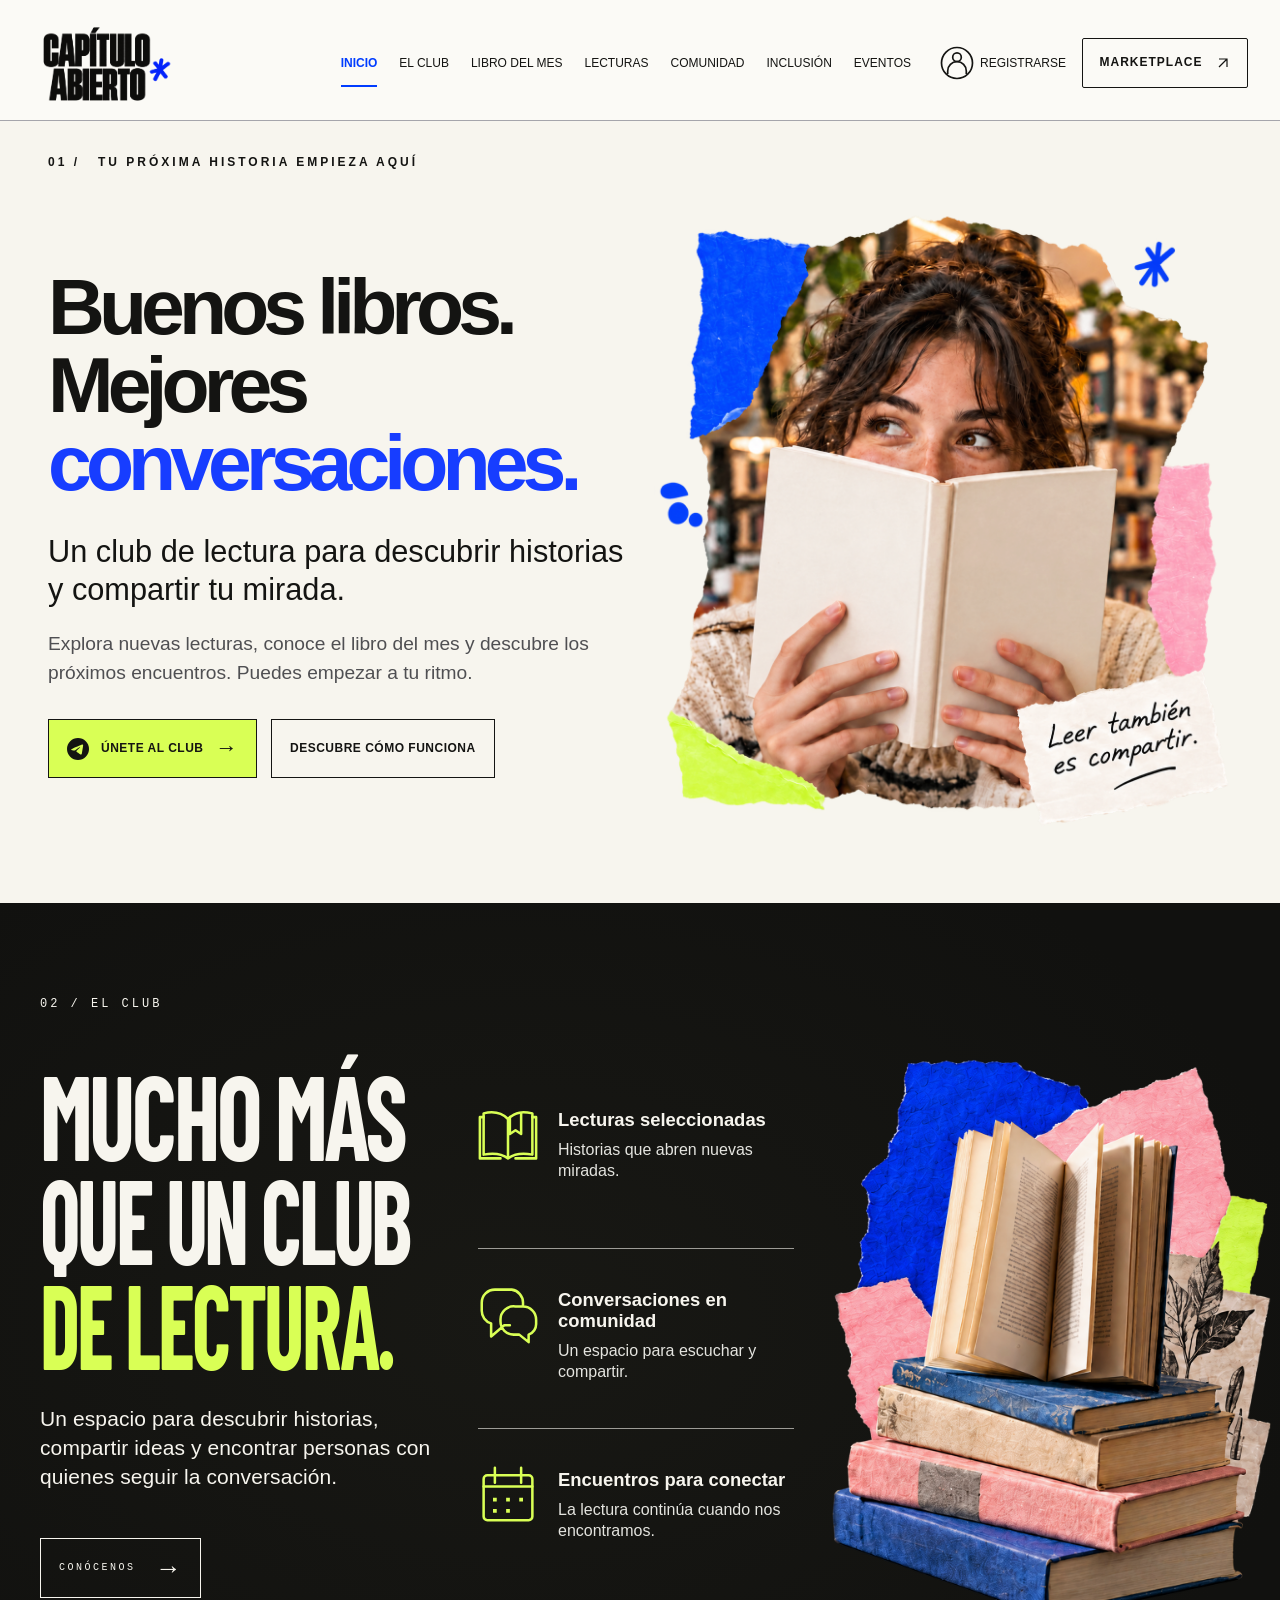
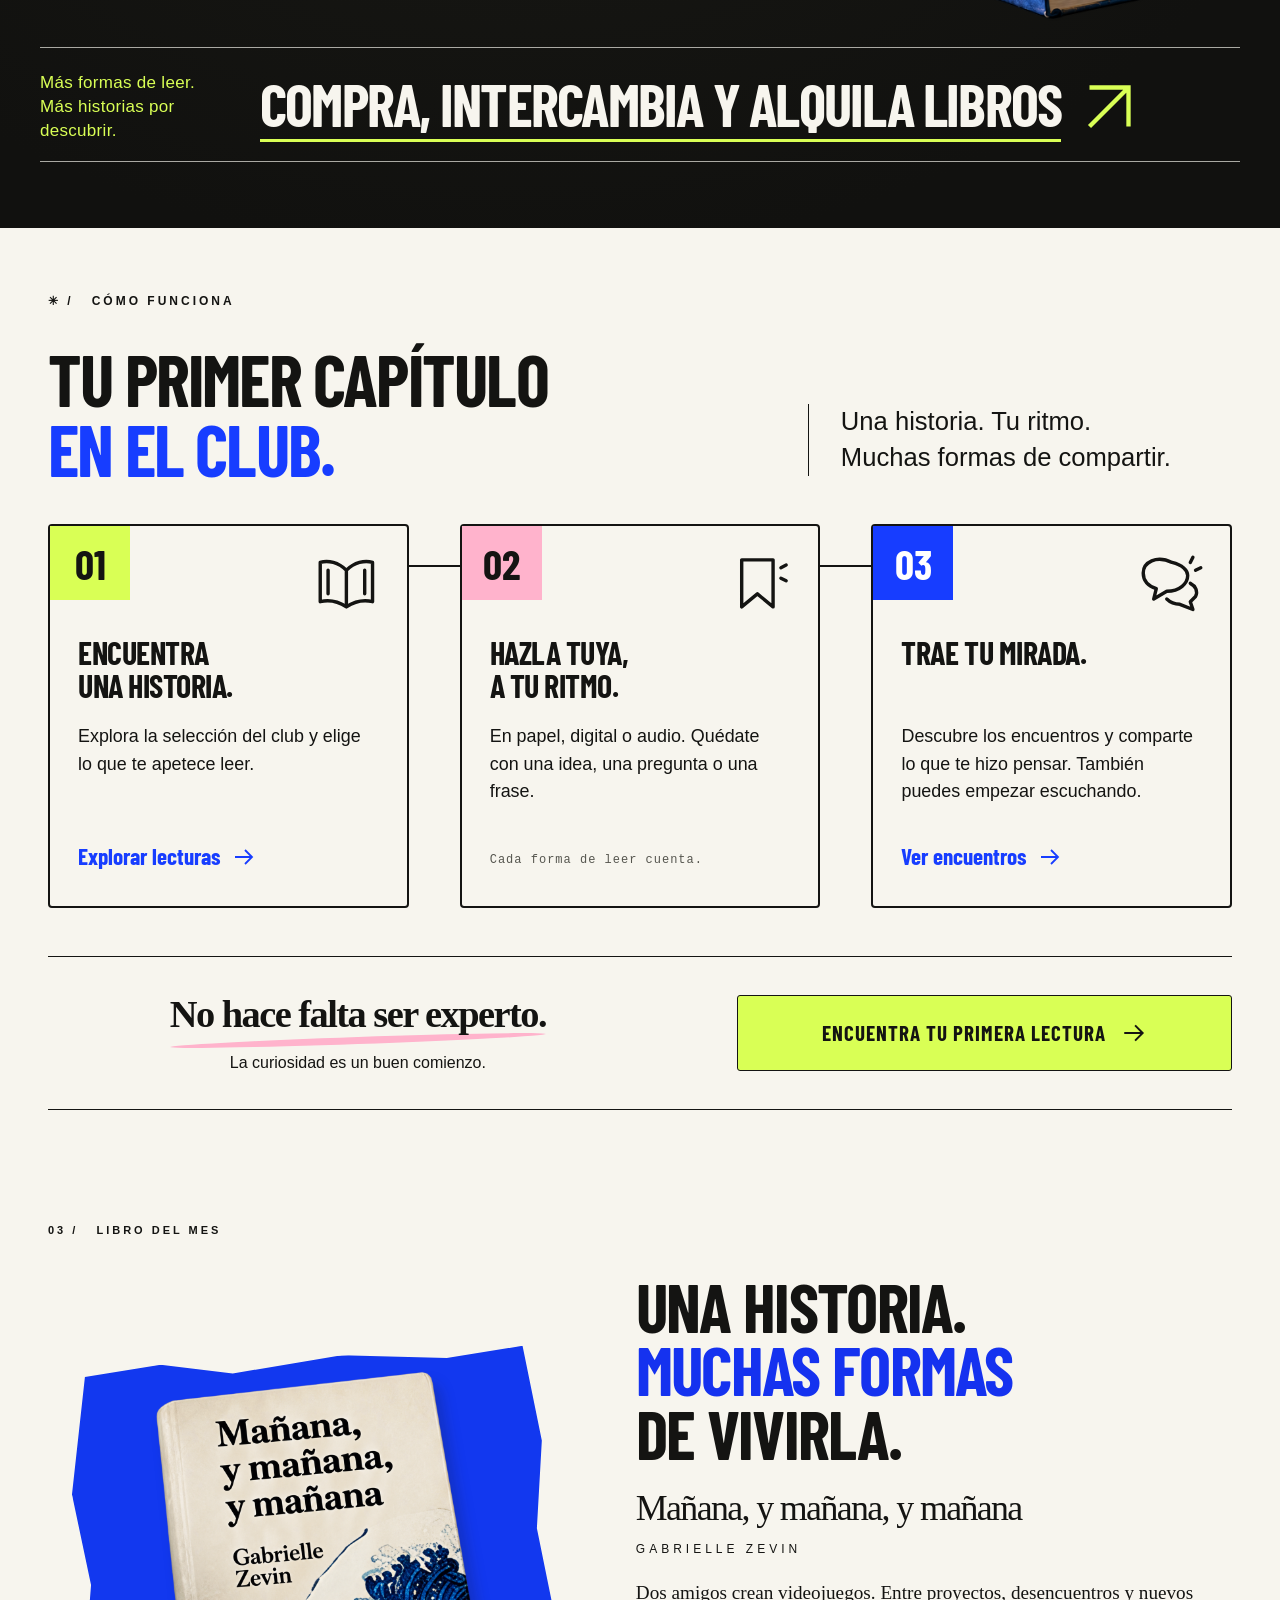
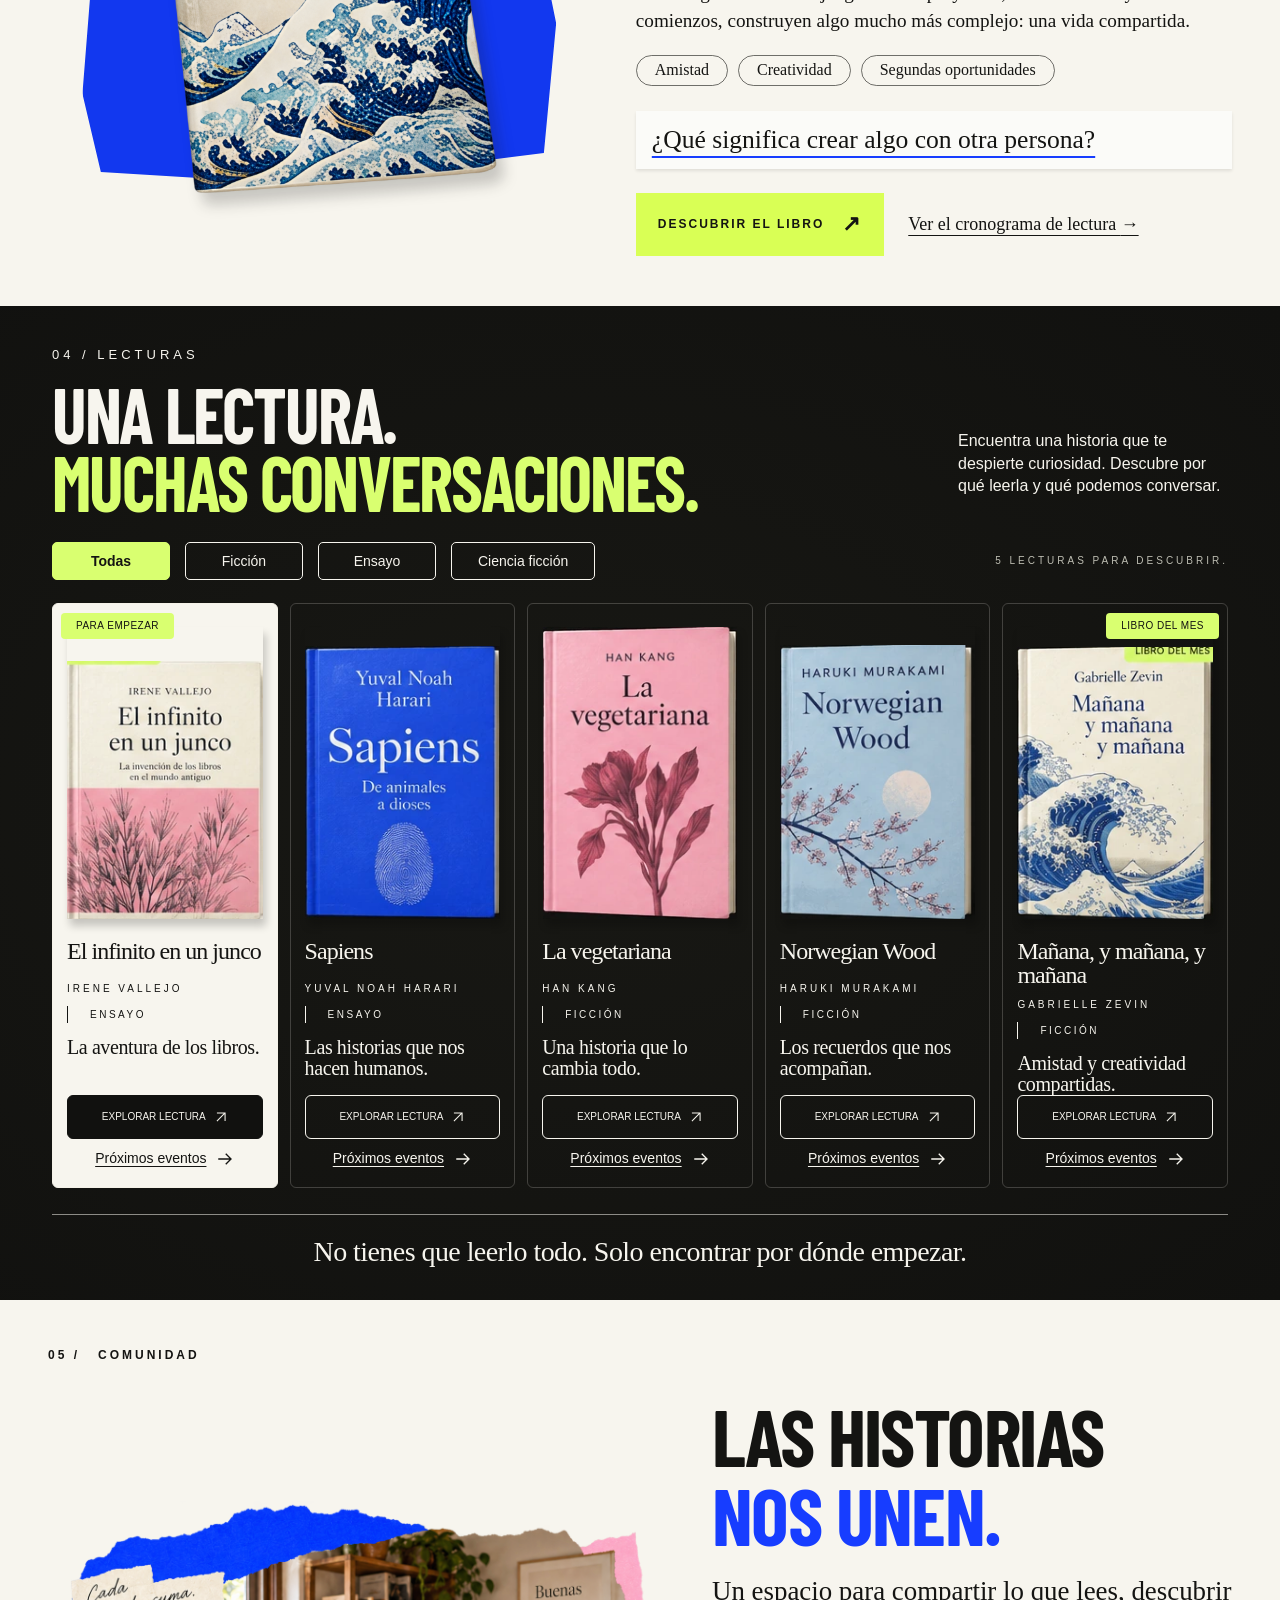
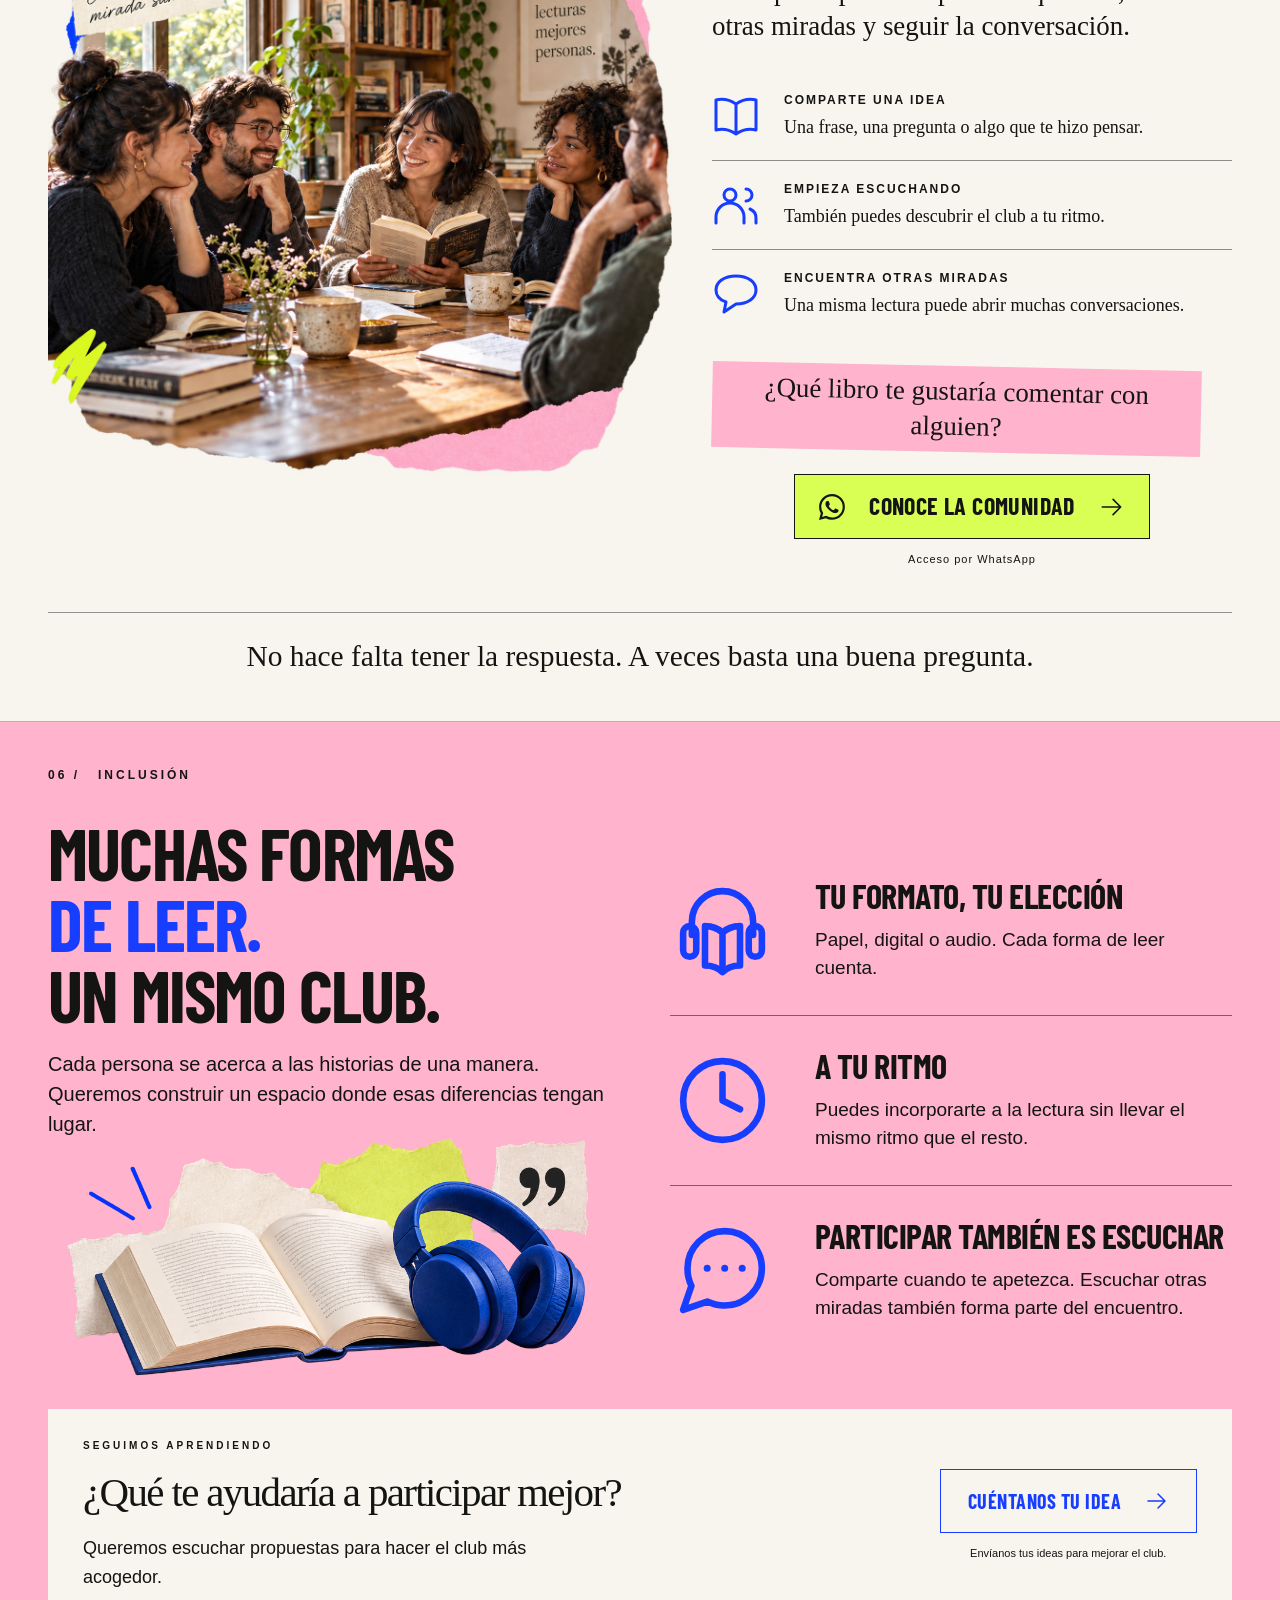
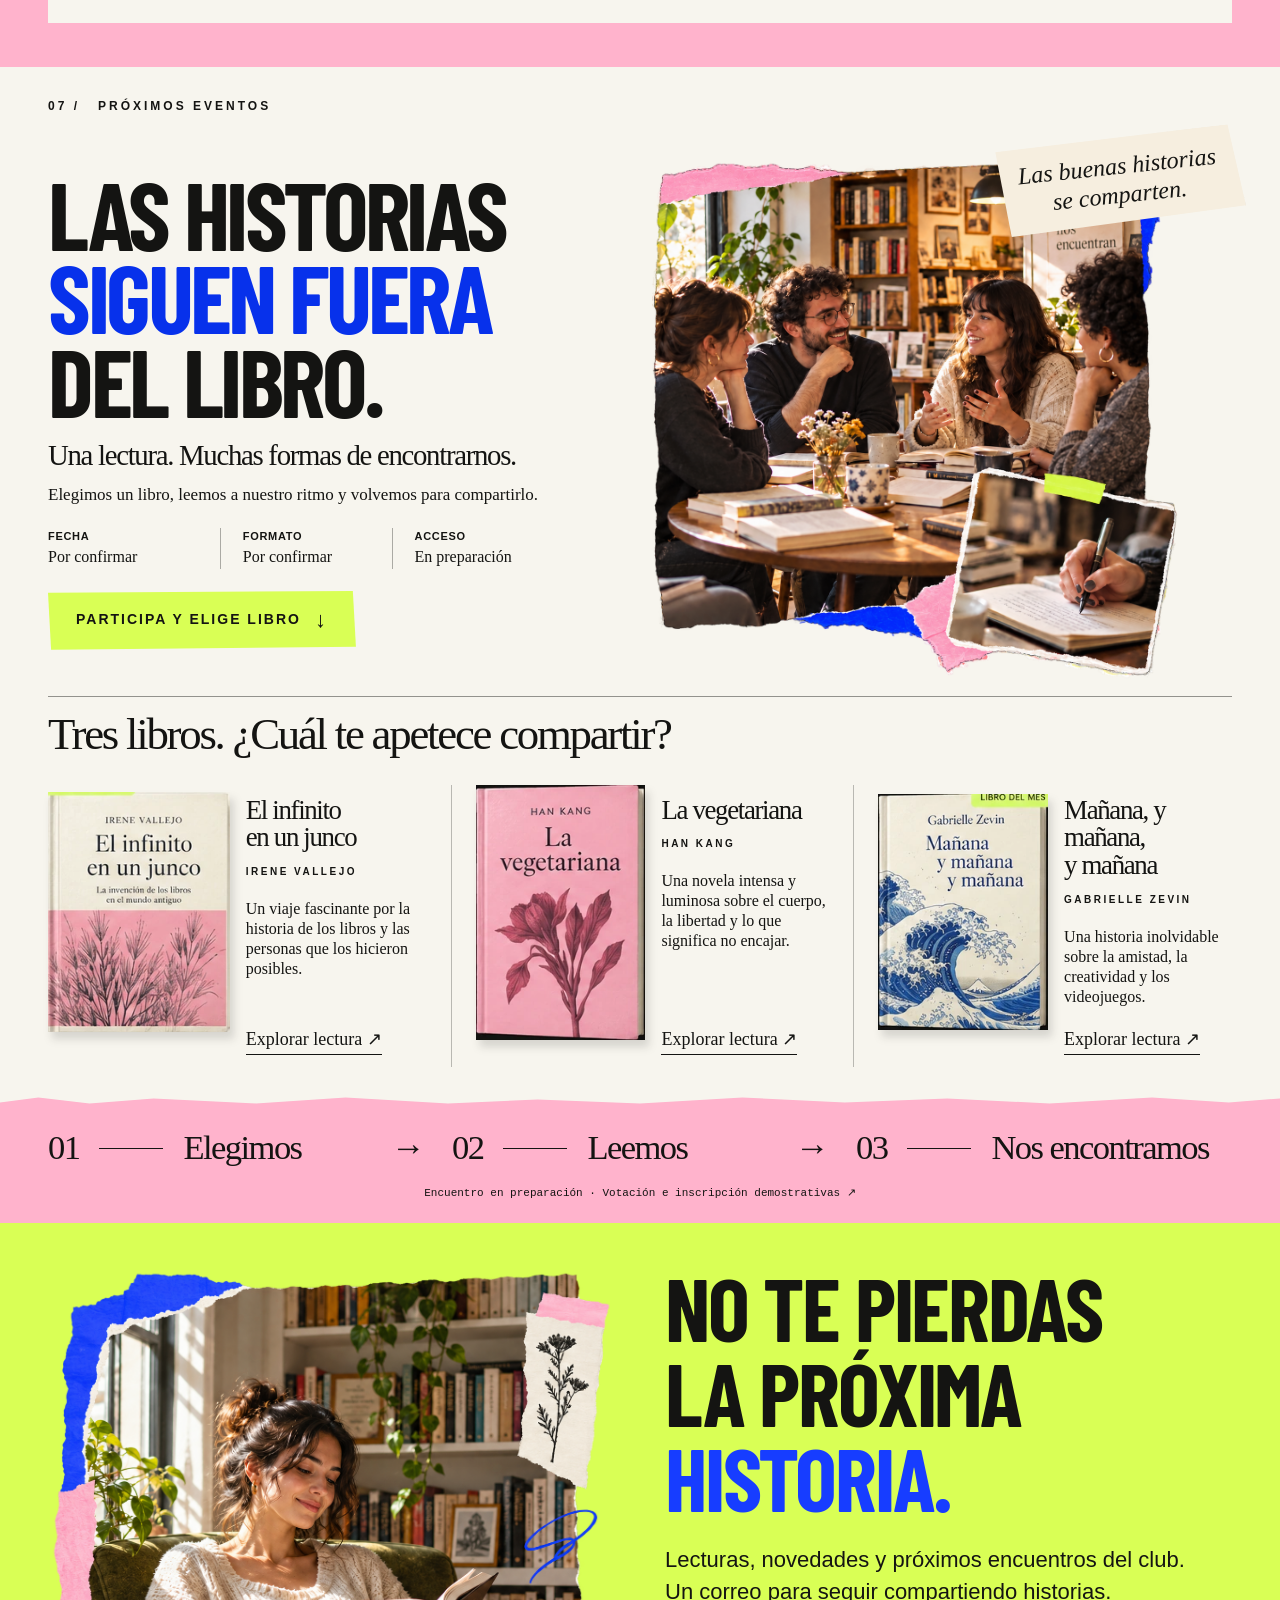
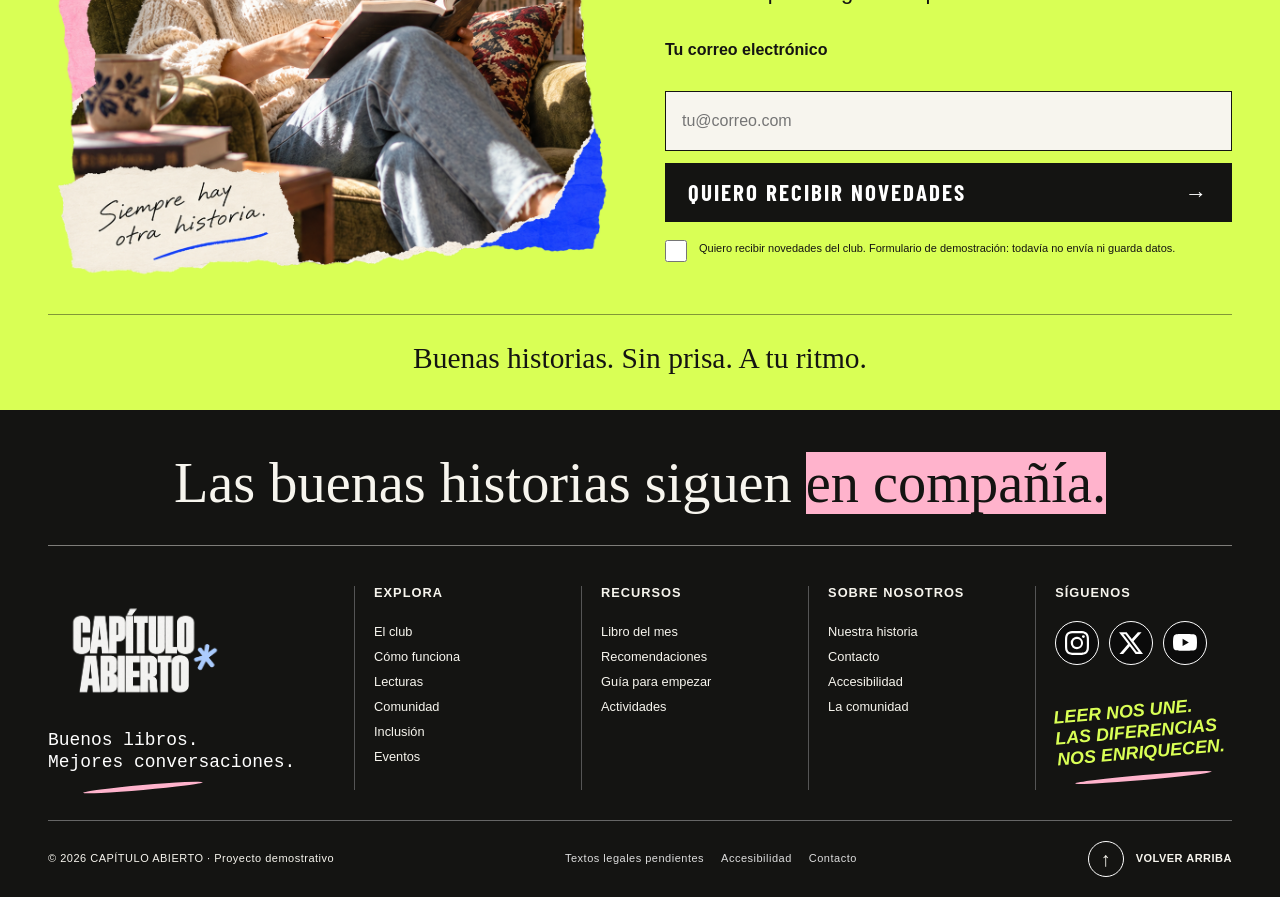
==== commit 7c2a87ab: "Ajusta textos, iconos y alineaciones de Club, Lecturas, Inclusión y footer" ====
--- a/index.html
+++ b/index.html
@@ -68,7 +68,7 @@
           <p class="club-descripcion">
             Un espacio para descubrir historias, compartir ideas y encontrar personas con quienes seguir la conversación.
           </p>
-          <a class="club-conocer" href="#como-funciona">CONOCE CÓMO FUNCIONA <span aria-hidden="true">→</span></a>
+          <a class="club-conocer" href="#como-funciona">CONÓCENOS <span aria-hidden="true">→</span></a>
         </div>
 
 <div class="ventajas-club" aria-label="Qué ofrece el club"><div class="ventaja-club"><svg class="club-icono" viewBox="0 0 32 32" fill="none" stroke="currentColor" stroke-width="1.35" stroke-linecap="round" stroke-linejoin="round" aria-hidden="true" focusable="false"><path d="M16 8C12 4 7 4 3 5v22c5-1 9-1 13 2 4-3 8-3 13-2V5c-5-1-9-1-13 3ZM16 8v21M23 5v11l-3-2-3 2V7"/><path d="M3 7H1v22h11M29 7h2v22H20"/></svg><div><h3>Lecturas seleccionadas</h3><p>Historias que abren nuevas miradas.</p></div></div><div class="ventaja-club"><svg class="club-icono" viewBox="0 0 32 32" fill="none" stroke="currentColor" stroke-width="1.35" stroke-linecap="round" stroke-linejoin="round" aria-hidden="true" focusable="false"><path d="M18 3H9a7 7 0 0 0-7 7v4a7 7 0 0 0 5 7v7l7-6h3M20 12h4a7 7 0 0 1 7 7v2a6 6 0 0 1-4 6v4l-5-4h-3a7 7 0 0 1-7-7v-1a7 7 0 0 1 8-7ZM24 12v-2a7 7 0 0 0-6-7"/></svg><div><h3>Conversaciones en comunidad</h3><p>Un espacio para escuchar y compartir.</p></div></div><div class="ventaja-club"><svg class="club-icono" viewBox="0 0 32 32" fill="none" stroke="currentColor" stroke-width="1.35" stroke-linecap="round" stroke-linejoin="round" aria-hidden="true" focusable="false"><rect x="3" y="6" width="26" height="24" rx="2"/><path d="M3 12h26M9 2v8M23 2v8"/><path d="M8 18h2v2H8zM15 18h2v2h-2zM22 18h2v2h-2zM8 24h2v2H8zM15 24h2v2h-2z" fill="currentColor" stroke="none"/></svg><div><h3>Encuentros para conectar</h3><p>La lectura continúa cuando nos encontramos.</p></div></div></div>
@@ -131,7 +131,6 @@
             <ul class="mes-temas" aria-label="Temas de la lectura"><li>Amistad</li><li>Creatividad</li><li>Segundas oportunidades</li></ul>
             <p class="mes-pregunta">¿Qué significa crear algo con otra persona?</p>
             <div class="mes-acciones"><a class="boton boton-lima" href="libro-del-mes.html">DESCUBRIR EL LIBRO <span aria-hidden="true">↗</span></a><a class="mes-cronograma" href="lectura-del-mes.html">Ver el cronograma de lectura <span aria-hidden="true">→</span></a></div>
-            <p class="mes-aviso">Plan de ejemplo · Calendario por confirmar</p>
           </div>
         </div>
       </div>
@@ -204,10 +203,10 @@
     <!-- 06 · INCLUSIÓN -->
     <section class="seccion inclusion inclusion-abierta" id="inclusion" aria-labelledby="titulo-inclusion">
       <div class="contenedor">
-<p class="etiqueta linea-seccion"><strong>06 /</strong> INCLUSIÓN</p><div class="inclusion-grid"><div class="inclusion-cabecera"><div><h2 id="titulo-inclusion">MUCHAS FORMAS<br><span>DE LEER.</span><br>UN MISMO CLUB.</h2><p class="inclusion-intro">Cada persona se acerca a las historias de una manera. Queremos construir un espacio donde esas diferencias tengan lugar.</p></div><img class="inclusion-ilustracion" src="assets/inclusion-transparente.png" alt="Libro abierto junto a unos auriculares azules y recortes de papel: diferentes formas de disfrutar las historias" width="720" height="313" loading="lazy"></div><ul class="inclusion-compromisos"><li class="inclusion-compromiso"><svg viewBox="0 0 24 24" fill="none" stroke="currentColor" stroke-width="1.5" stroke-linecap="round" stroke-linejoin="round" aria-hidden="true" focusable="false"><path d="M12 10c-2-2-5-2-8-1v11c3-1 6-1 8 1 2-2 5-2 8-1V9c-3-1-6-1-8 1ZM12 10v11M3 12V9a9 9 0 0 1 18 0v3"/><path d="M1 12h3v6H1zM20 12h3v6h-3z"/></svg><h3>TU FORMATO, TU ELECCIÓN</h3><p>Papel, digital o audio. Cada forma de leer cuenta.</p></li><li class="inclusion-compromiso"><svg viewBox="0 0 24 24" fill="none" stroke="currentColor" stroke-width="1.5" stroke-linecap="round" stroke-linejoin="round" aria-hidden="true" focusable="false"><circle cx="12" cy="12" r="10"/><path d="M12 5v7l5 2"/></svg><h3>A TU RITMO</h3><p>Puedes incorporarte a la lectura sin llevar el mismo ritmo que el resto.</p></li><li class="inclusion-compromiso"><svg viewBox="0 0 24 24" fill="none" stroke="currentColor" stroke-width="1.5" stroke-linecap="round" stroke-linejoin="round" aria-hidden="true" focusable="false"><path d="M12 3C6 3 2 6 2 10c0 3 2 5 5 6l-1 5 6-4c6 0 10-3 10-7S18 3 12 3Z"/><path d="M18 17l3 4-1-5"/><circle cx="7" cy="10" r=".5"/><circle cx="12" cy="10" r=".5"/><circle cx="17" cy="10" r=".5"/></svg><h3>PARTICIPAR TAMBIÉN ES ESCUCHAR</h3><p>Comparte cuando te apetezca. Escuchar otras miradas también forma parte del encuentro.</p></li></ul></div>
+<p class="etiqueta linea-seccion"><strong>06 /</strong> INCLUSIÓN</p><div class="inclusion-grid"><div class="inclusion-cabecera"><div><h2 id="titulo-inclusion">MUCHAS FORMAS<br><span>DE LEER.</span><br>UN MISMO CLUB.</h2><p class="inclusion-intro">Cada persona se acerca a las historias de una manera. Queremos construir un espacio donde esas diferencias tengan lugar.</p></div><img class="inclusion-ilustracion" src="assets/inclusion-transparente.png" alt="Libro abierto junto a unos auriculares azules y recortes de papel: diferentes formas de disfrutar las historias" width="720" height="313" loading="lazy"></div><ul class="inclusion-compromisos"><li class="inclusion-compromiso"><svg viewBox="0 0 24 24" fill="none" stroke="currentColor" stroke-width="1.5" stroke-linecap="round" stroke-linejoin="round" aria-hidden="true" focusable="false"><path d="M5 13V10a7 7 0 0 1 14 0v3"/><rect x="3" y="11" width="3" height="7" rx="1.5"/><rect x="18" y="11" width="3" height="7" rx="1.5"/><path d="M8 11c1.5 0 3 .5 4 1.5 1-1 2.5-1.5 4-1.5v9c-1.5 0-3 .5-4 1.5-1-1-2.5-1.5-4-1.5zM12 12.5v9"/></svg><h3>TU FORMATO, TU ELECCIÓN</h3><p>Papel, digital o audio. Cada forma de leer cuenta.</p></li><li class="inclusion-compromiso"><svg viewBox="0 0 24 24" fill="none" stroke="currentColor" stroke-width="1.5" stroke-linecap="round" stroke-linejoin="round" aria-hidden="true" focusable="false"><circle cx="12" cy="12" r="9"/><path d="M12 6v6l4 2"/></svg><h3>A TU RITMO</h3><p>Puedes incorporarte a la lectura sin llevar el mismo ritmo que el resto.</p></li><li class="inclusion-compromiso"><svg viewBox="0 0 24 24" fill="none" stroke="currentColor" stroke-width="1.5" stroke-linecap="round" stroke-linejoin="round" aria-hidden="true" focusable="false"><path d="M21 11.5a8.5 8.5 0 0 1-8.5 8.5 9 9 0 0 1-4-.9L3 21l1.9-5.5a9 9 0 0 1-.9-4A8.5 8.5 0 0 1 12.5 3 8.5 8.5 0 0 1 21 11.5Z"/><circle cx="8.5" cy="11.5" r=".8" fill="currentColor" stroke="none"/><circle cx="12.5" cy="11.5" r=".8" fill="currentColor" stroke="none"/><circle cx="16.5" cy="11.5" r=".8" fill="currentColor" stroke="none"/></svg><h3>PARTICIPAR TAMBIÉN ES ESCUCHAR</h3><p>Comparte cuando te apetezca. Escuchar otras miradas también forma parte del encuentro.</p></li></ul></div>
         <div class="inclusion-escucha">
           <p><span class="etiqueta">SEGUIMOS APRENDIENDO</span>¿Qué te ayudaría a participar mejor?<small>Queremos escuchar propuestas para hacer el club más acogedor.</small></p>
-          <div><button class="boton boton-negro inclusion-contacto" type="button" data-abrir-inclusion aria-haspopup="dialog" aria-controls="dialogo-inclusion">CUÉNTANOS TU IDEA <svg viewBox="0 0 24 24" fill="none" stroke="currentColor" stroke-width="1.5" stroke-linecap="round" stroke-linejoin="round" aria-hidden="true" focusable="false"><path d="M3 12h17m-7-7 7 7-7 7"/></svg></button><p>Formulario demostrativo. No compartas datos sensibles.</p></div>
+          <div><button class="boton boton-negro inclusion-contacto" type="button" data-abrir-inclusion aria-haspopup="dialog" aria-controls="dialogo-inclusion">CUÉNTANOS TU IDEA <svg viewBox="0 0 24 24" fill="none" stroke="currentColor" stroke-width="1.5" stroke-linecap="round" stroke-linejoin="round" aria-hidden="true" focusable="false"><path d="M3 12h17m-7-7 7 7-7 7"/></svg></button><p>Envíanos tus ideas para mejorar el club.</p></div>
         </div>
       </div>
     </section>
--- a/diseno.css
+++ b/diseno.css
@@ -520,6 +520,10 @@
 }
 #inclusion .inclusion-compromiso svg {
   grid-row:1/3;
+  grid-column:1;
+  align-self:center;
+  justify-self:start;
+  flex-shrink:0;
   width:105px;
   height:105px;
   color:var(--azul);
@@ -538,7 +542,6 @@
   margin-top:25px;
   background:var(--crema);
   border:0;
-  border-top:1px solid;
   padding:30px 35px;
   display:flex;
   gap:30px;
@@ -738,6 +741,7 @@
   padding:40px 0 20px;
 }
 .pie-manifiesto {
+  text-align:center;
   font:clamp(30px,4.4vw,64px)/1.2 Georgia,serif;
   padding-bottom:28px;
   border-bottom:1px solid #f7f5ee77;
@@ -1910,7 +1914,7 @@
 #lecturas.biblioteca-editorial .libro-destacado .libro-explorar {background:#11110f;color:#f7f5ee;border-color:#11110f}
 #lecturas.biblioteca-editorial .libro-eventos {display:flex;align-items:center;justify-content:center;gap:10px;padding:0;margin-top:10px;color:inherit;font:400 14px/1.4 Arial,sans-serif;text-decoration:underline;text-underline-offset:3px;border:0}
 #lecturas.biblioteca-editorial .libro-eventos svg {width:18px;height:18px}
-#lecturas.biblioteca-editorial .biblioteca-cierre {border-top:1px solid #f7f5ee88;padding-top:18px;margin:26px 0 0;font:400 28px/1.35 Georgia,serif;letter-spacing:-.02em;color:#f7f5ee;text-align:left}
+#lecturas.biblioteca-editorial .biblioteca-cierre {border-top:1px solid #f7f5ee88;padding-top:18px;margin:26px 0 0;font:400 28px/1.35 Georgia,serif;letter-spacing:-.02em;color:#f7f5ee;text-align:center}
 @media(min-width:1101px) and (max-width:1399px) {
   #lecturas.biblioteca-editorial .libro-abrir {padding:18px 14px}
   #lecturas.biblioteca-editorial .libro-titulo {font-size:24px}
@@ -2041,7 +2045,6 @@
 #libro-mes.mes-editorial .mes-acciones{display:flex;flex-wrap:wrap;gap:18px 24px;align-items:center}
 #libro-mes.mes-editorial .mes-acciones .boton{font:700 12px/1.4 Arial,sans-serif;letter-spacing:2px;padding:16px 22px;border:0;border-radius:0;gap:18px}
 #libro-mes.mes-editorial .mes-cronograma{font:18px/1.4 Georgia,serif;text-decoration:underline;text-underline-offset:5px}
-#libro-mes.mes-editorial .mes-aviso{font:11px/1.6 monospace;letter-spacing:1px;margin:16px 0 0}
 @media(max-width:900px){#libro-mes.mes-editorial .mes-composicion{gap:28px;grid-template-columns:40% minmax(0,1fr)}#libro-mes.mes-editorial .mes-collage{padding:25px 16px 0}#libro-mes.mes-editorial .mes-temas li{font-size:14px;padding:4px 12px}}
 @media(max-width:700px){#libro-mes.mes-editorial{padding:34px 0 40px}#libro-mes.mes-editorial .mes-composicion{grid-template-columns:minmax(0,1fr);gap:32px}#libro-mes.mes-editorial .mes-collage{max-width:420px;width:100%;margin:auto}#libro-mes.mes-editorial .mes-collage img{max-height:440px}#libro-mes.mes-editorial #titulo-libro{font-size:clamp(38px,9.2vw,64px)}#libro-mes.mes-editorial .mes-encabezado{gap:14px;margin-bottom:26px}#libro-mes.mes-editorial .mes-encabezado .etiqueta{font-size:10px;letter-spacing:1.4px}#libro-mes.mes-editorial .mes-autor{letter-spacing:3px}#libro-mes.mes-editorial .mes-acciones{align-items:flex-start;flex-direction:column}}
 
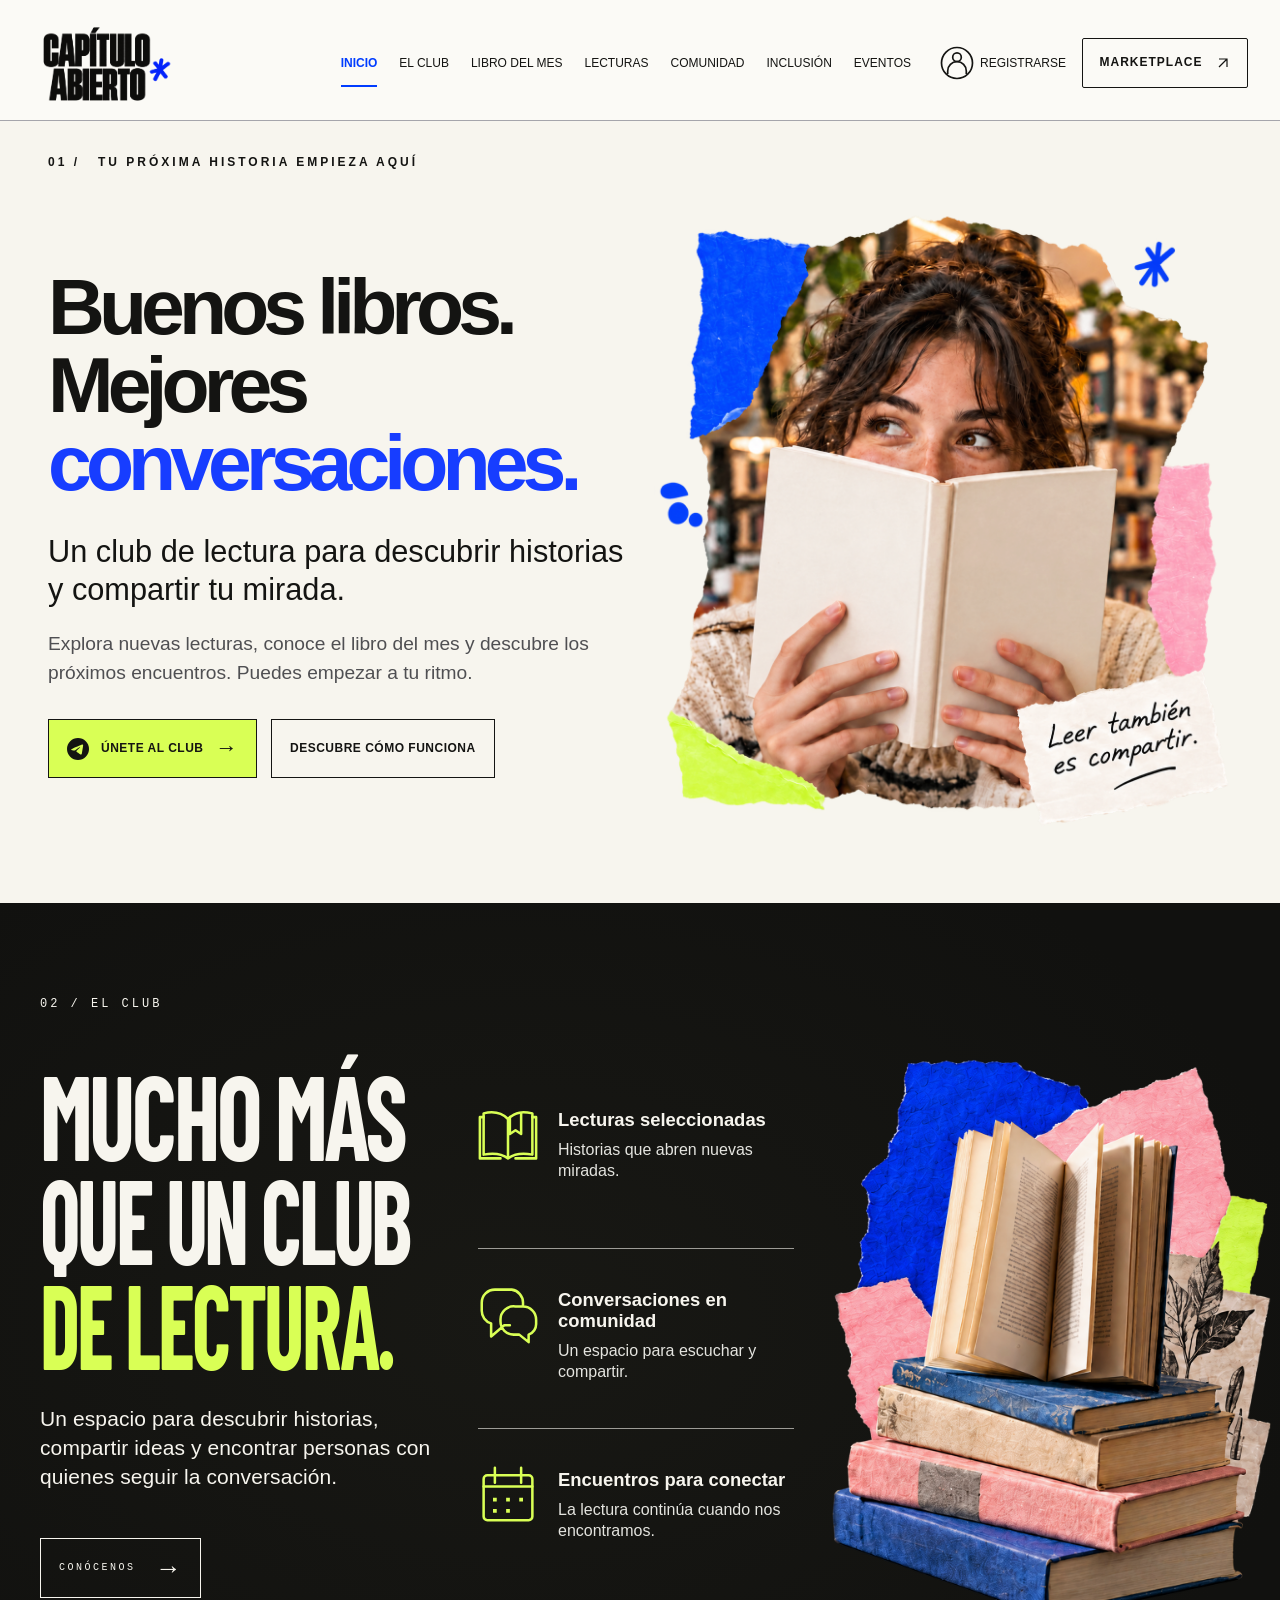
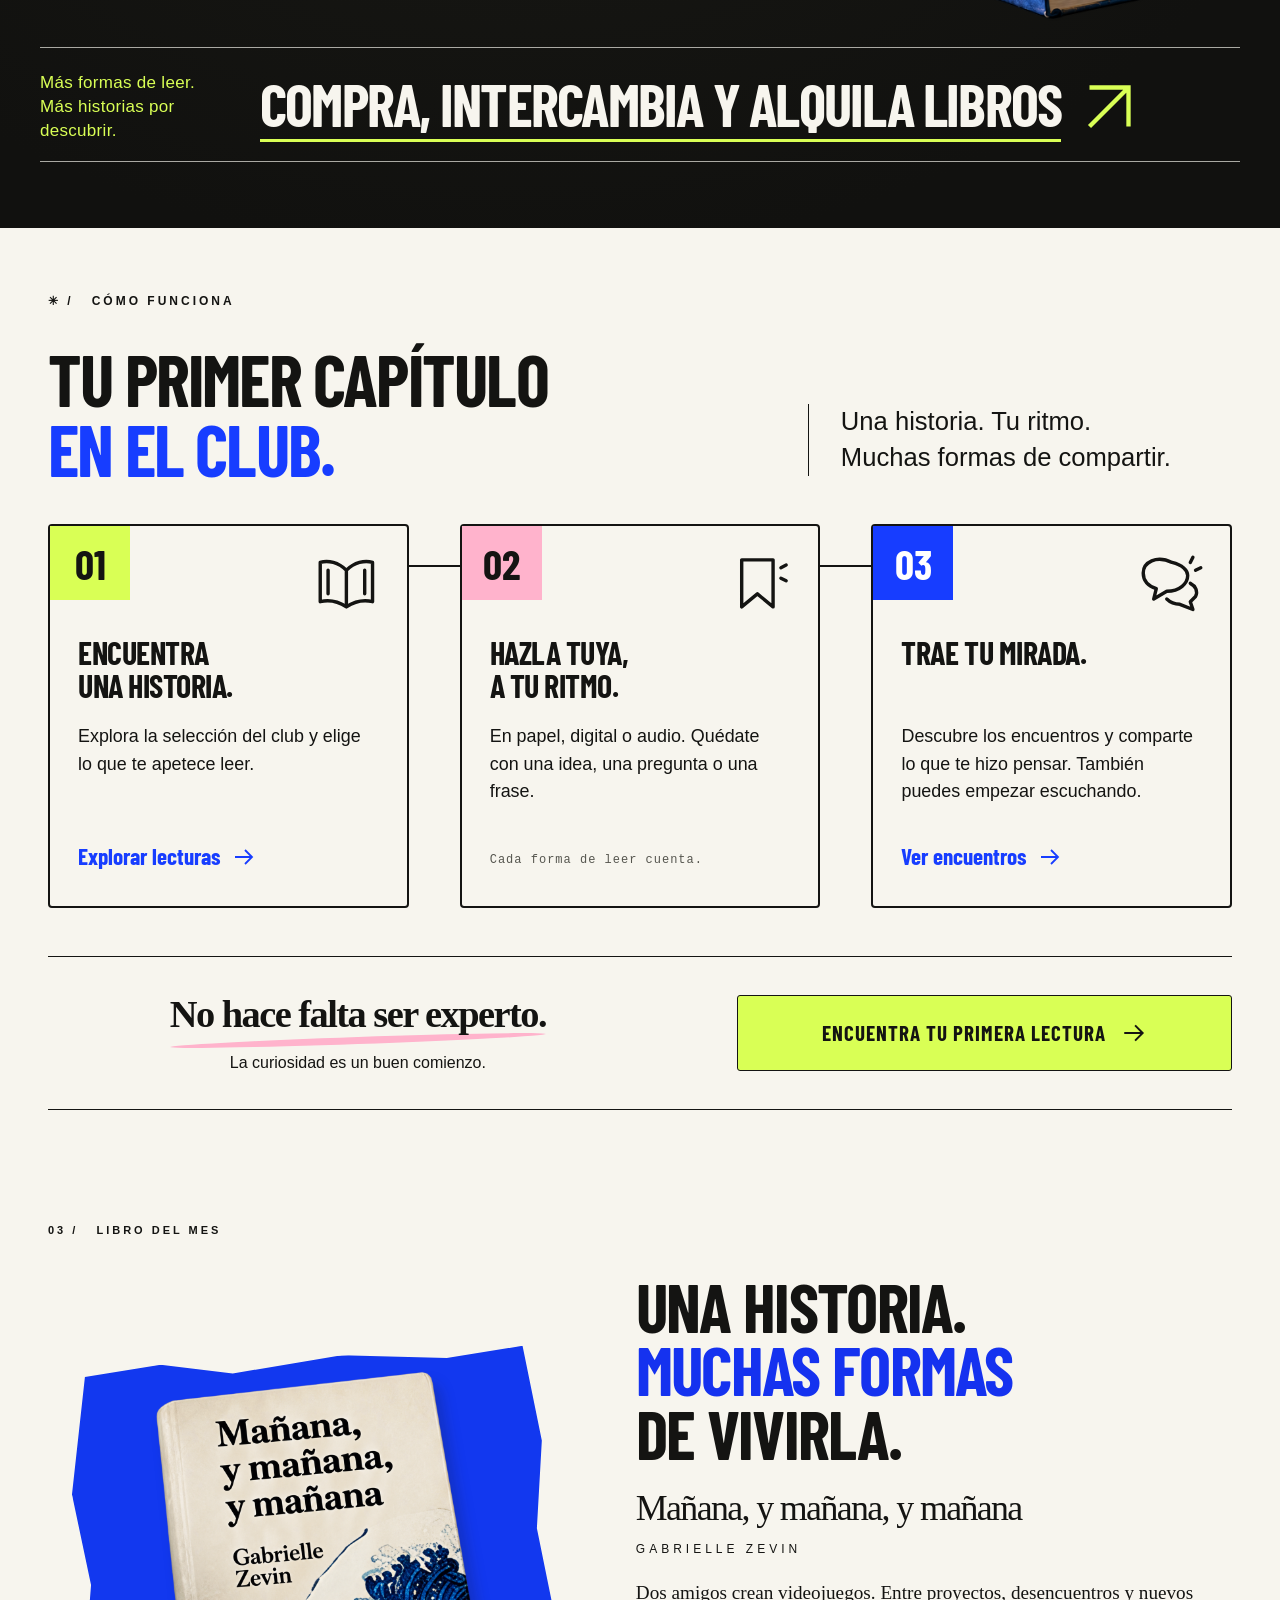
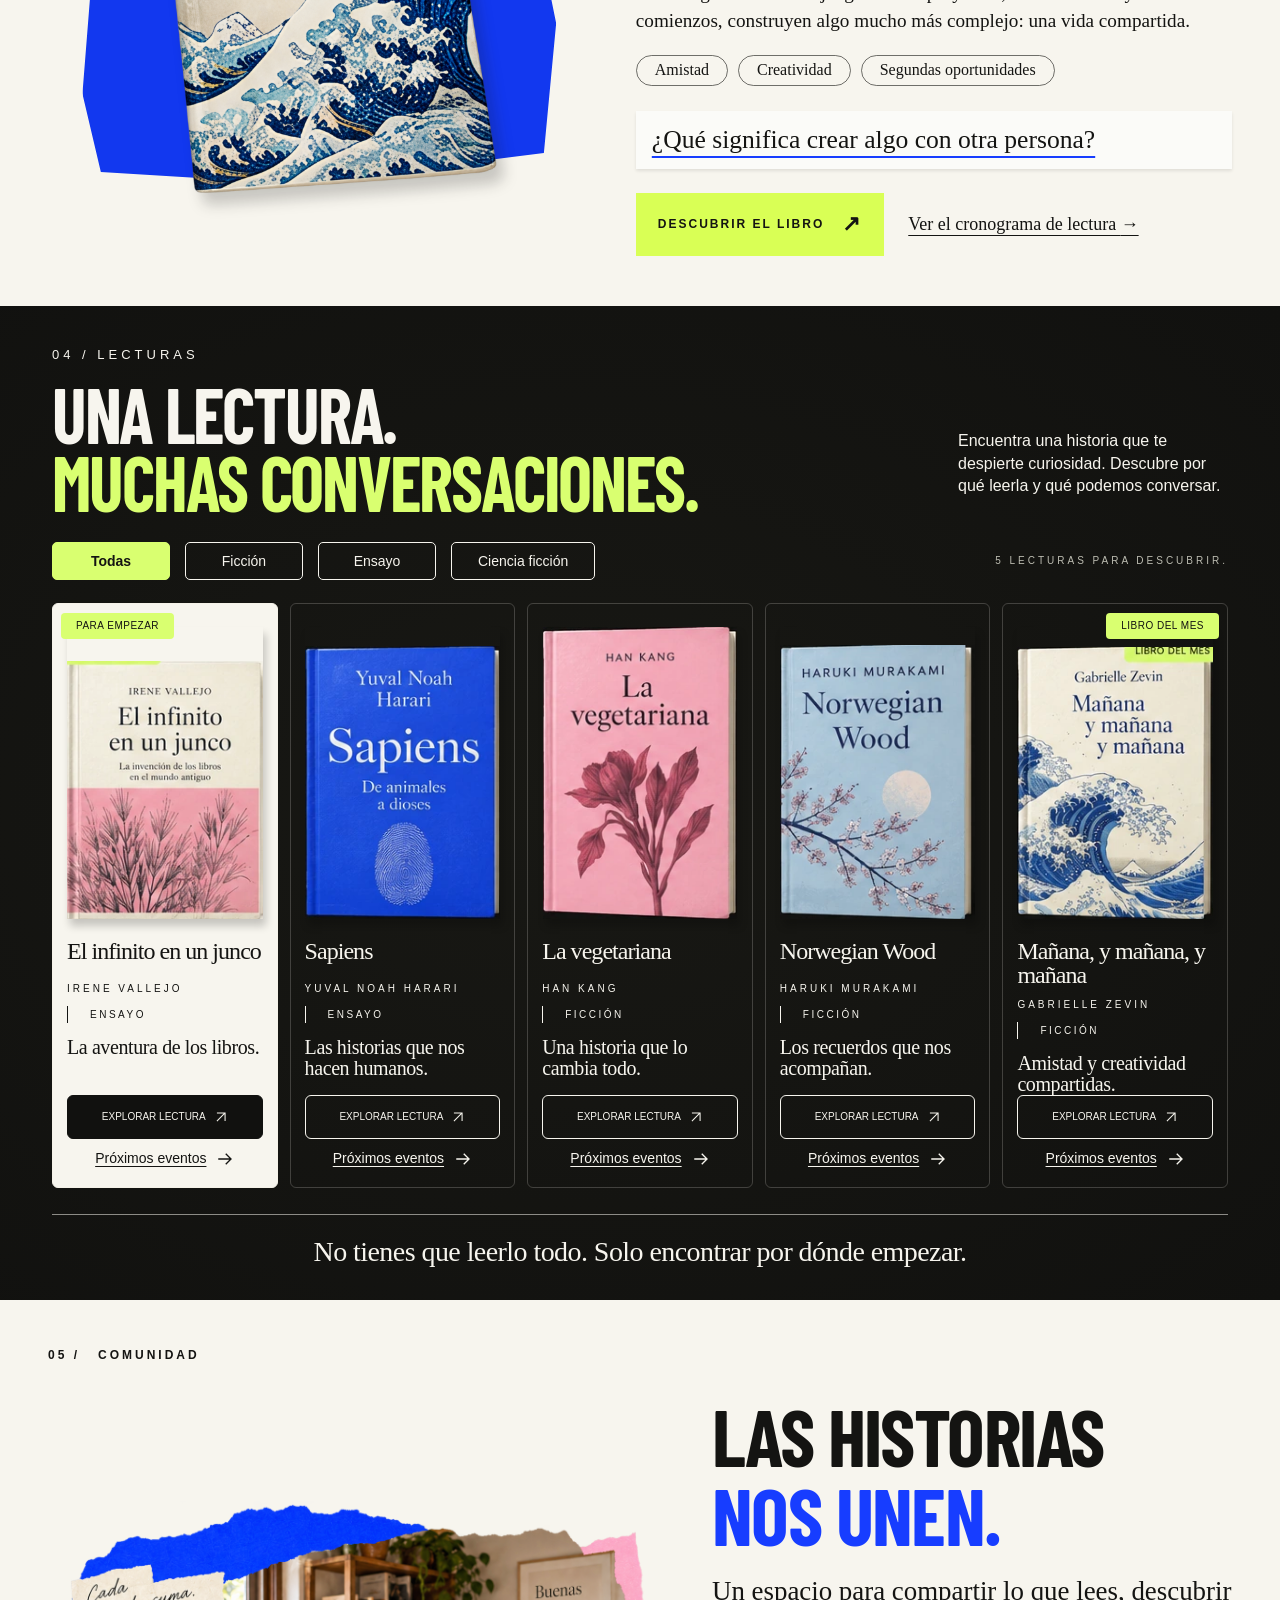
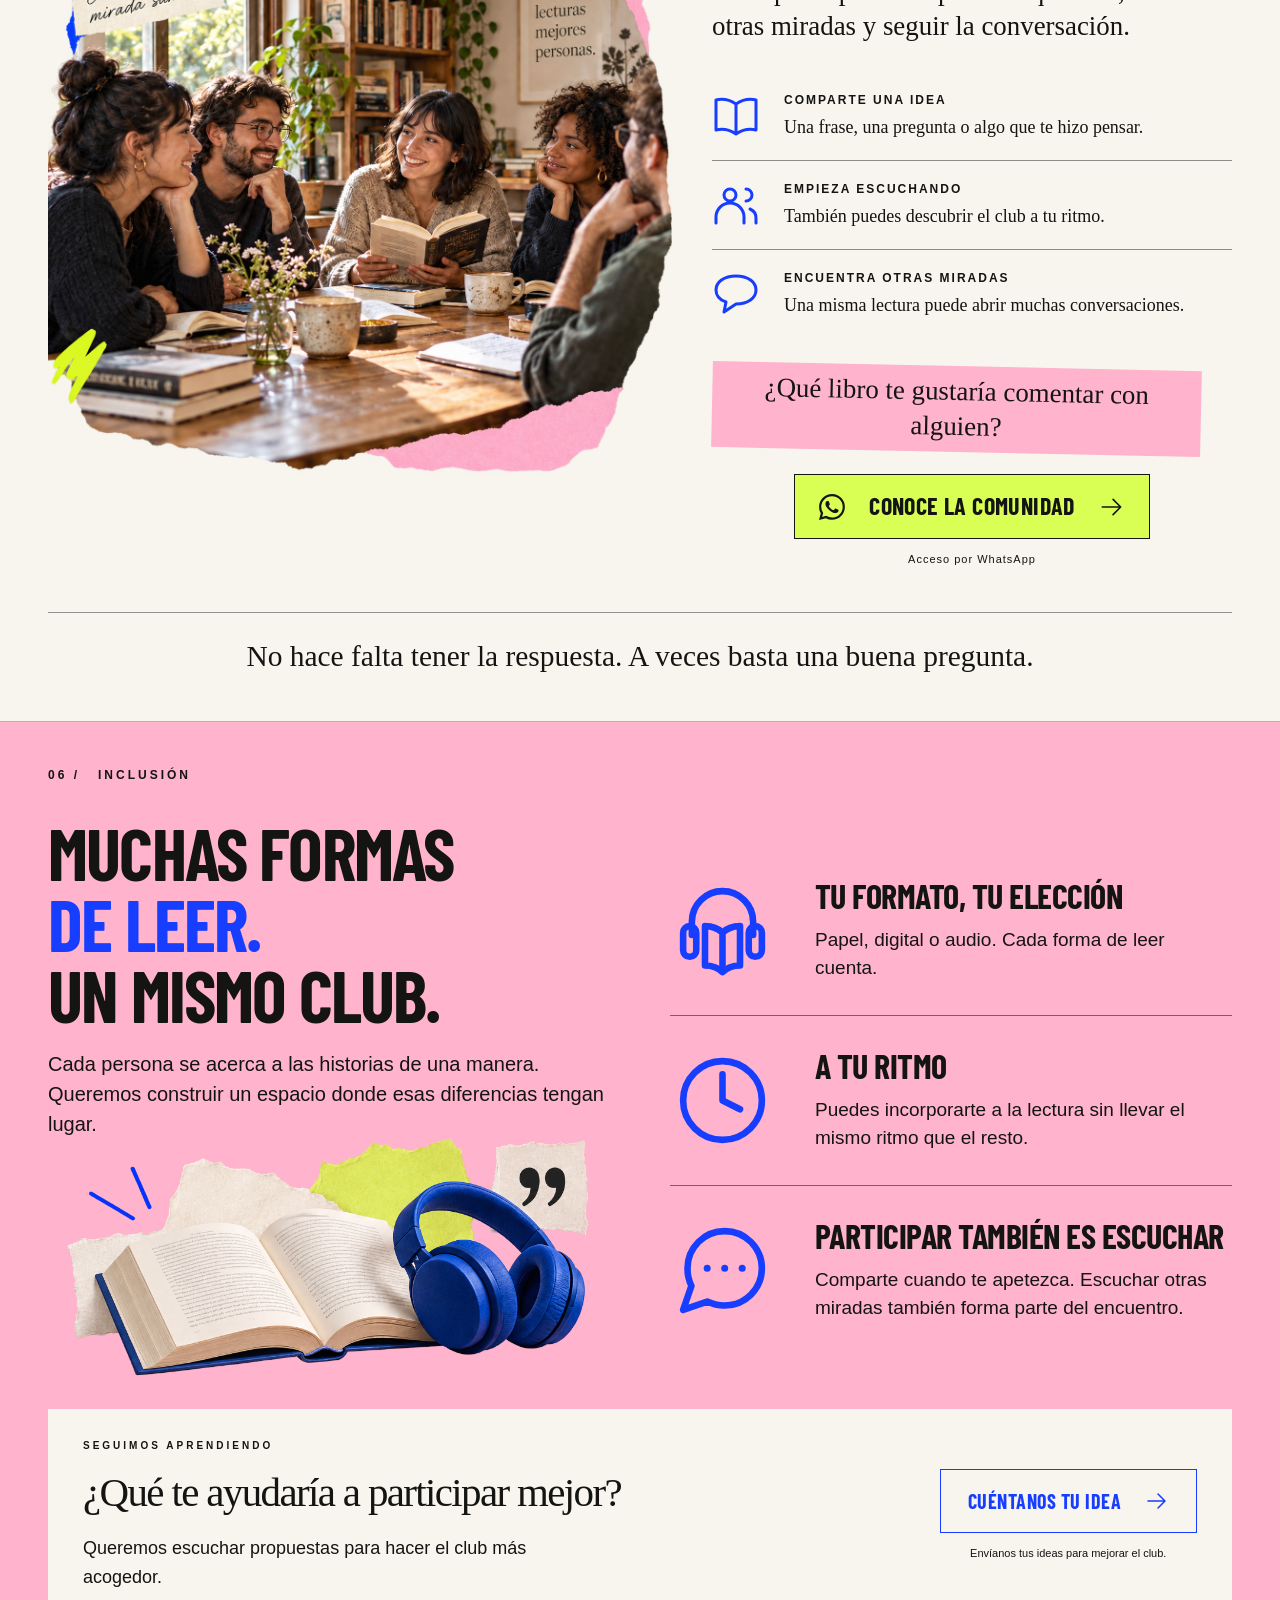
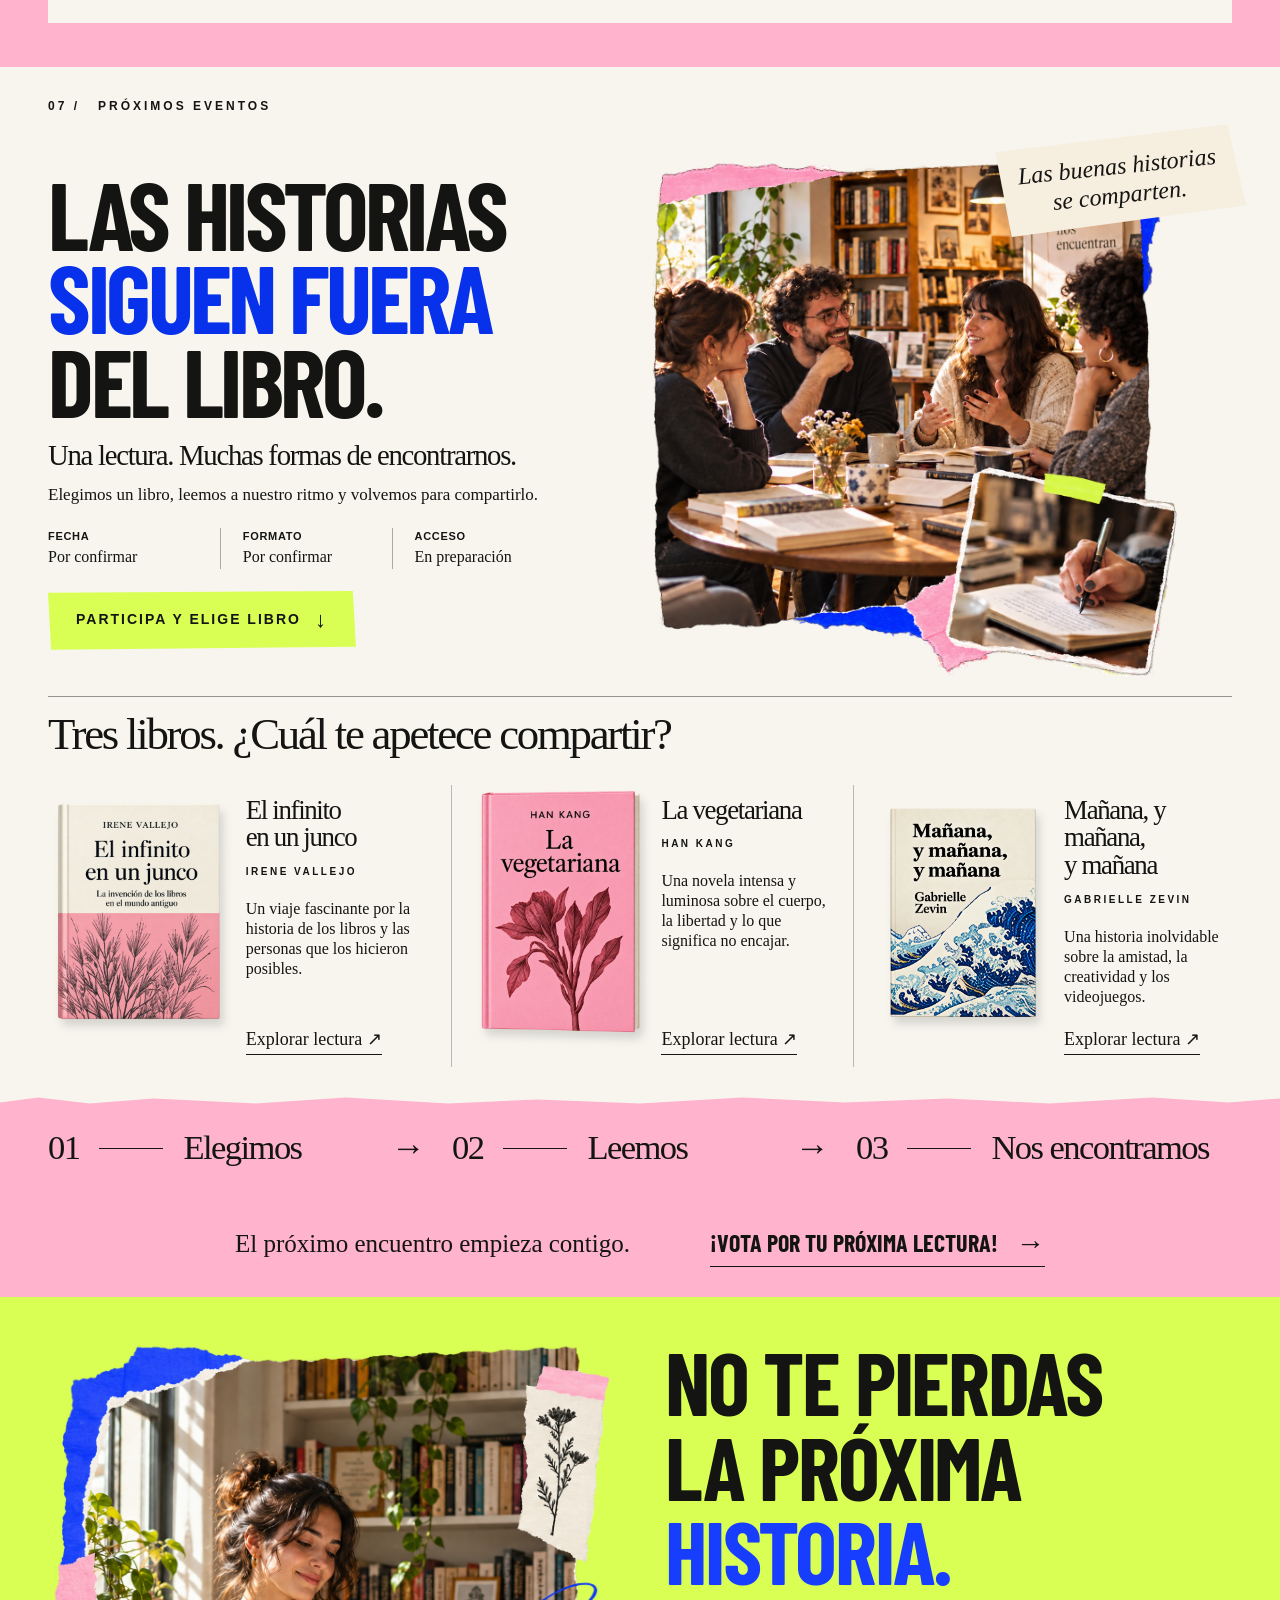
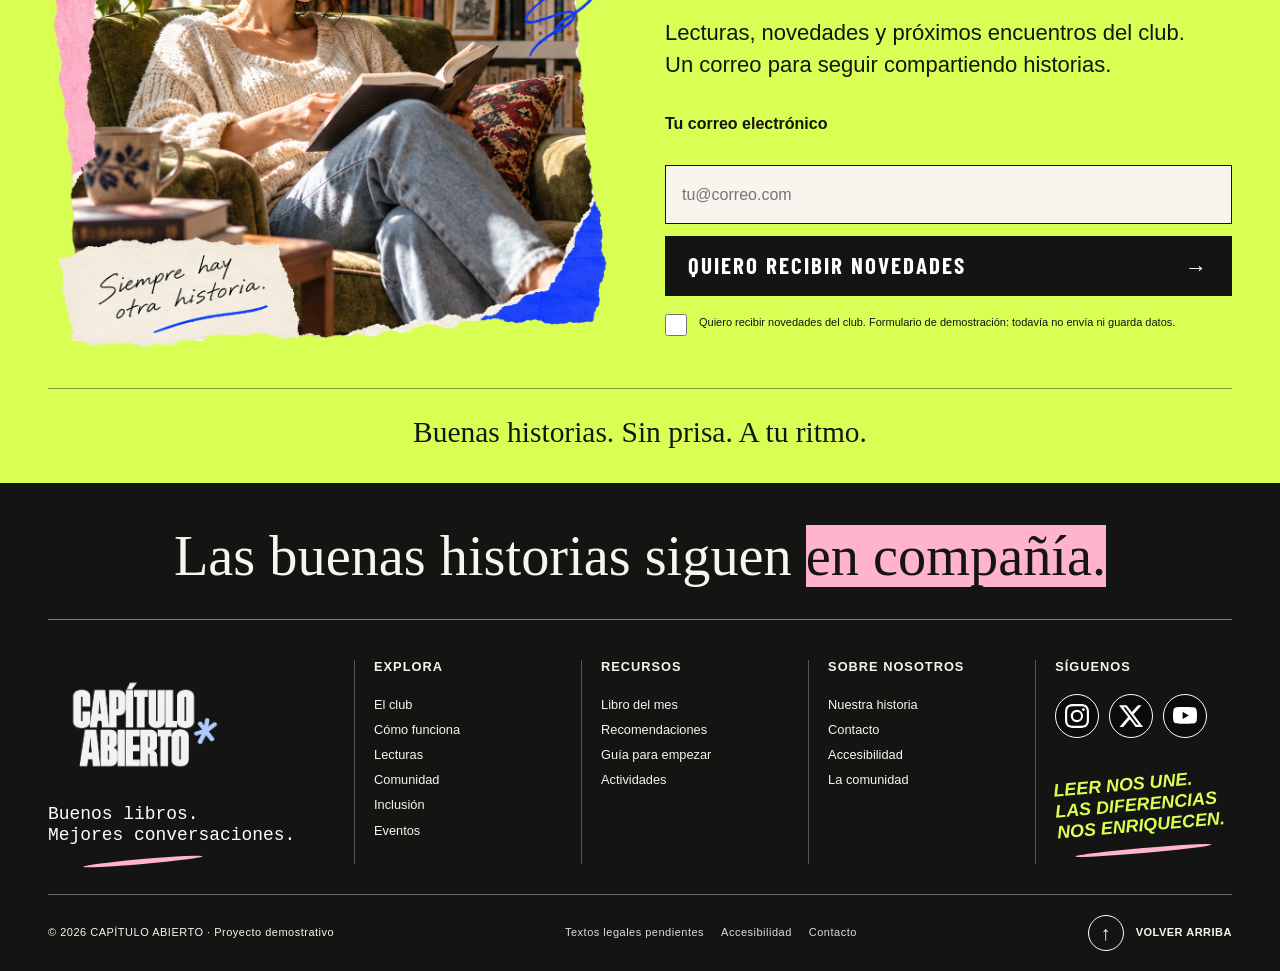
==== commit 79bce62d: "Actualiza las cubiertas y la invitación de Próximos eventos" ====
--- a/index.html
+++ b/index.html
@@ -228,11 +228,11 @@
       </div>
       <div class="contenedor eventos-seleccion" id="proximos-eventos" aria-labelledby="agenda-titulo">
         <h3 id="agenda-titulo">Tres libros. ¿Cuál te apetece compartir?</h3>
-        <div class="eventos-tres-libros"><article class="evento-propuesta"><figure><img src="assets/lectura-junco.webp" alt="Cubierta de El infinito en un junco" loading="lazy"></figure><div class="evento-libro-texto"><h4>El infinito<br>en un junco</h4><p class="evento-autor">Irene Vallejo</p><p>Un viaje fascinante por la historia de los libros y las personas que los hicieron posibles.</p><button type="button" data-libro="junco" aria-haspopup="dialog" aria-controls="dialogo-lectura">Explorar lectura <span aria-hidden="true">↗</span></button></div></article>
-<article class="evento-propuesta"><figure><img src="assets/lectura-vegetariana.webp" alt="Cubierta de La vegetariana" loading="lazy"></figure><div class="evento-libro-texto"><h4>La vegetariana</h4><p class="evento-autor">Han Kang</p><p>Una novela intensa y luminosa sobre el cuerpo, la libertad y lo que significa no encajar.</p><button type="button" data-libro="vegetariana" aria-haspopup="dialog" aria-controls="dialogo-lectura">Explorar lectura <span aria-hidden="true">↗</span></button></div></article>
-<article class="evento-propuesta"><figure><img src="assets/lectura-manana.webp" alt="Cubierta de Mañana, y mañana, y mañana" loading="lazy"></figure><div class="evento-libro-texto"><h4>Mañana, y mañana,<br>y mañana</h4><p class="evento-autor">Gabrielle Zevin</p><p>Una historia inolvidable sobre la amistad, la creatividad y los videojuegos.</p><button type="button" data-libro="manana" aria-haspopup="dialog" aria-controls="dialogo-lectura">Explorar lectura <span aria-hidden="true">↗</span></button></div></article></div>
-      </div>
-      <div class="eventos-pasos-banda"><div class="contenedor"><ol class="eventos-tres-pasos"><li><span>01</span><span>Elegimos</span></li><li><span>02</span><span>Leemos</span></li><li><span>03</span><span>Nos encontramos</span></li></ol><a href="encuentro.html" class="eventos-demo-enlace">Encuentro en preparación · Votación e inscripción demostrativas <span aria-hidden="true">↗</span></a></div></div>
+        <div class="eventos-tres-libros"><article class="evento-propuesta"><figure><img src="assets/evento-junco-transparente.png" width="1092" height="1441" alt="Cubierta de El infinito en un junco" loading="lazy"></figure><div class="evento-libro-texto"><h4>El infinito<br>en un junco</h4><p class="evento-autor">Irene Vallejo</p><p>Un viaje fascinante por la historia de los libros y las personas que los hicieron posibles.</p><button type="button" data-libro="junco" aria-haspopup="dialog" aria-controls="dialogo-lectura">Explorar lectura <span aria-hidden="true">↗</span></button></div></article>
+<article class="evento-propuesta"><figure><img src="assets/evento-vegetariana-transparente.png" width="1024" height="1536" alt="Cubierta de La vegetariana" loading="lazy"></figure><div class="evento-libro-texto"><h4>La vegetariana</h4><p class="evento-autor">Han Kang</p><p>Una novela intensa y luminosa sobre el cuerpo, la libertad y lo que significa no encajar.</p><button type="button" data-libro="vegetariana" aria-haspopup="dialog" aria-controls="dialogo-lectura">Explorar lectura <span aria-hidden="true">↗</span></button></div></article>
+<article class="evento-propuesta"><figure><img src="assets/evento-manana-frontal.png" width="1086" height="1448" alt="Cubierta de Mañana, y mañana, y mañana" loading="lazy"></figure><div class="evento-libro-texto"><h4>Mañana, y mañana,<br>y mañana</h4><p class="evento-autor">Gabrielle Zevin</p><p>Una historia inolvidable sobre la amistad, la creatividad y los videojuegos.</p><button type="button" data-libro="manana" aria-haspopup="dialog" aria-controls="dialogo-lectura">Explorar lectura <span aria-hidden="true">↗</span></button></div></article></div>
+      </div>
+      <div class="eventos-pasos-banda"><div class="contenedor"><ol class="eventos-tres-pasos"><li><span>01</span><span>Elegimos</span></li><li><span>02</span><span>Leemos</span></li><li><span>03</span><span>Nos encontramos</span></li></ol><a href="encuentro.html" class="eventos-demo-enlace"><span class="eventos-invitacion">El próximo encuentro empieza contigo.</span><span class="eventos-votar">¡VOTA POR TU PRÓXIMA LECTURA! <span aria-hidden="true">→</span></span></a></div></div>
     </section>
   </main>
 
--- a/diseno.css
+++ b/diseno.css
@@ -2009,8 +2009,13 @@
 #eventos.eventos-referencia .eventos-tres-pasos li>span:first-child{display:flex;align-items:center;gap:20px}
 #eventos.eventos-referencia .eventos-tres-pasos li>span:first-child:after{content:'';width:clamp(20px,5vw,80px);height:1px;background:currentColor}
 #eventos.eventos-referencia .eventos-tres-pasos li:not(:last-child):after{content:'→';margin-left:auto}
-#eventos.eventos-referencia .eventos-demo-enlace{display:block;text-align:center;font:11px/1.5 monospace;text-underline-offset:4px}
-#eventos.eventos-referencia .eventos-demo-enlace:hover{text-decoration:underline}
+#eventos.eventos-referencia .eventos-demo-enlace{display:flex;align-items:center;justify-content:center;gap:80px;flex-wrap:nowrap;margin-top:30px;padding:22px 0 8px;text-decoration:none;color:var(--negro)}
+#eventos.eventos-referencia .eventos-invitacion{font:25px/1.3 Georgia,serif;white-space:nowrap}
+#eventos.eventos-referencia .eventos-votar{display:inline-flex;align-items:center;gap:18px;font:700 24px/1.2 'Barlow Condensed',Arial,sans-serif;padding:8px 0;border-bottom:1px solid currentColor;white-space:nowrap}
+#eventos.eventos-referencia .eventos-votar>span{font:29px/1 Arial,sans-serif}
+#eventos.eventos-referencia .eventos-demo-enlace:hover .eventos-votar{color:var(--azul)}
+@media(max-width:1100px){#eventos.eventos-referencia .eventos-demo-enlace{gap:32px}#eventos.eventos-referencia .eventos-invitacion{font-size:21px}#eventos.eventos-referencia .eventos-votar{font-size:21px}}
+@media(max-width:760px){#eventos.eventos-referencia .eventos-demo-enlace{flex-wrap:wrap;gap:16px 32px;text-align:center}#eventos.eventos-referencia .eventos-invitacion{white-space:normal}#eventos.eventos-referencia .eventos-votar{white-space:normal;justify-content:center}}
 @media(max-width:1100px){#eventos.eventos-referencia .eventos-lema{white-space:normal}#eventos.eventos-referencia .eventos-tres-libros{gap:14px}#eventos.eventos-referencia .evento-propuesta{gap:10px}#eventos.eventos-referencia .evento-propuesta+.evento-propuesta{padding-left:14px}#eventos.eventos-referencia figure img{height:220px}#eventos.eventos-referencia .evento-libro-texto>p:not(.evento-autor){font-size:14px}#eventos.eventos-referencia .eventos-tres-pasos li{gap:12px}#eventos.eventos-referencia .eventos-tres-pasos li>span:first-child{gap:12px}}
 @media(max-width:760px){#eventos.eventos-referencia .eventos-nueva-cabecera{grid-template-columns:1fr}#eventos.eventos-referencia h2{font-size:clamp(58px,13.5vw,100px)}#eventos.eventos-referencia .eventos-nuevo-collage{margin:0 0 20px}#eventos.eventos-referencia .eventos-nuevo-collage>img{max-height:none;height:auto}#eventos.eventos-referencia .eventos-nota-papel{font-size:20px}#eventos.eventos-referencia .eventos-tres-libros{grid-template-columns:1fr;gap:24px}#eventos.eventos-referencia .evento-propuesta{grid-template-columns:42% 1fr;gap:20px}#eventos.eventos-referencia .evento-propuesta+.evento-propuesta{border-left:0;border-top:1px solid #14141245;padding:24px 0 0}#eventos.eventos-referencia figure img{height:240px}#eventos.eventos-referencia h4{font-size:28px}#eventos.eventos-referencia .evento-libro-texto>p:not(.evento-autor){font-size:16px}#eventos.eventos-referencia .eventos-tres-pasos{flex-direction:column;gap:20px}#eventos.eventos-referencia .eventos-tres-pasos li{font-size:30px}#eventos.eventos-referencia .eventos-tres-pasos li>span:first-child:after{width:45px}#eventos.eventos-referencia .eventos-tres-pasos li:not(:last-child):after{content:'↓'}#eventos.eventos-referencia .eventos-detalles{gap:10px}#eventos.eventos-referencia .eventos-detalles>div+div{padding-left:10px}#eventos.eventos-referencia .eventos-propuestas-boton{font-size:12px;padding:14px 18px}}
 
